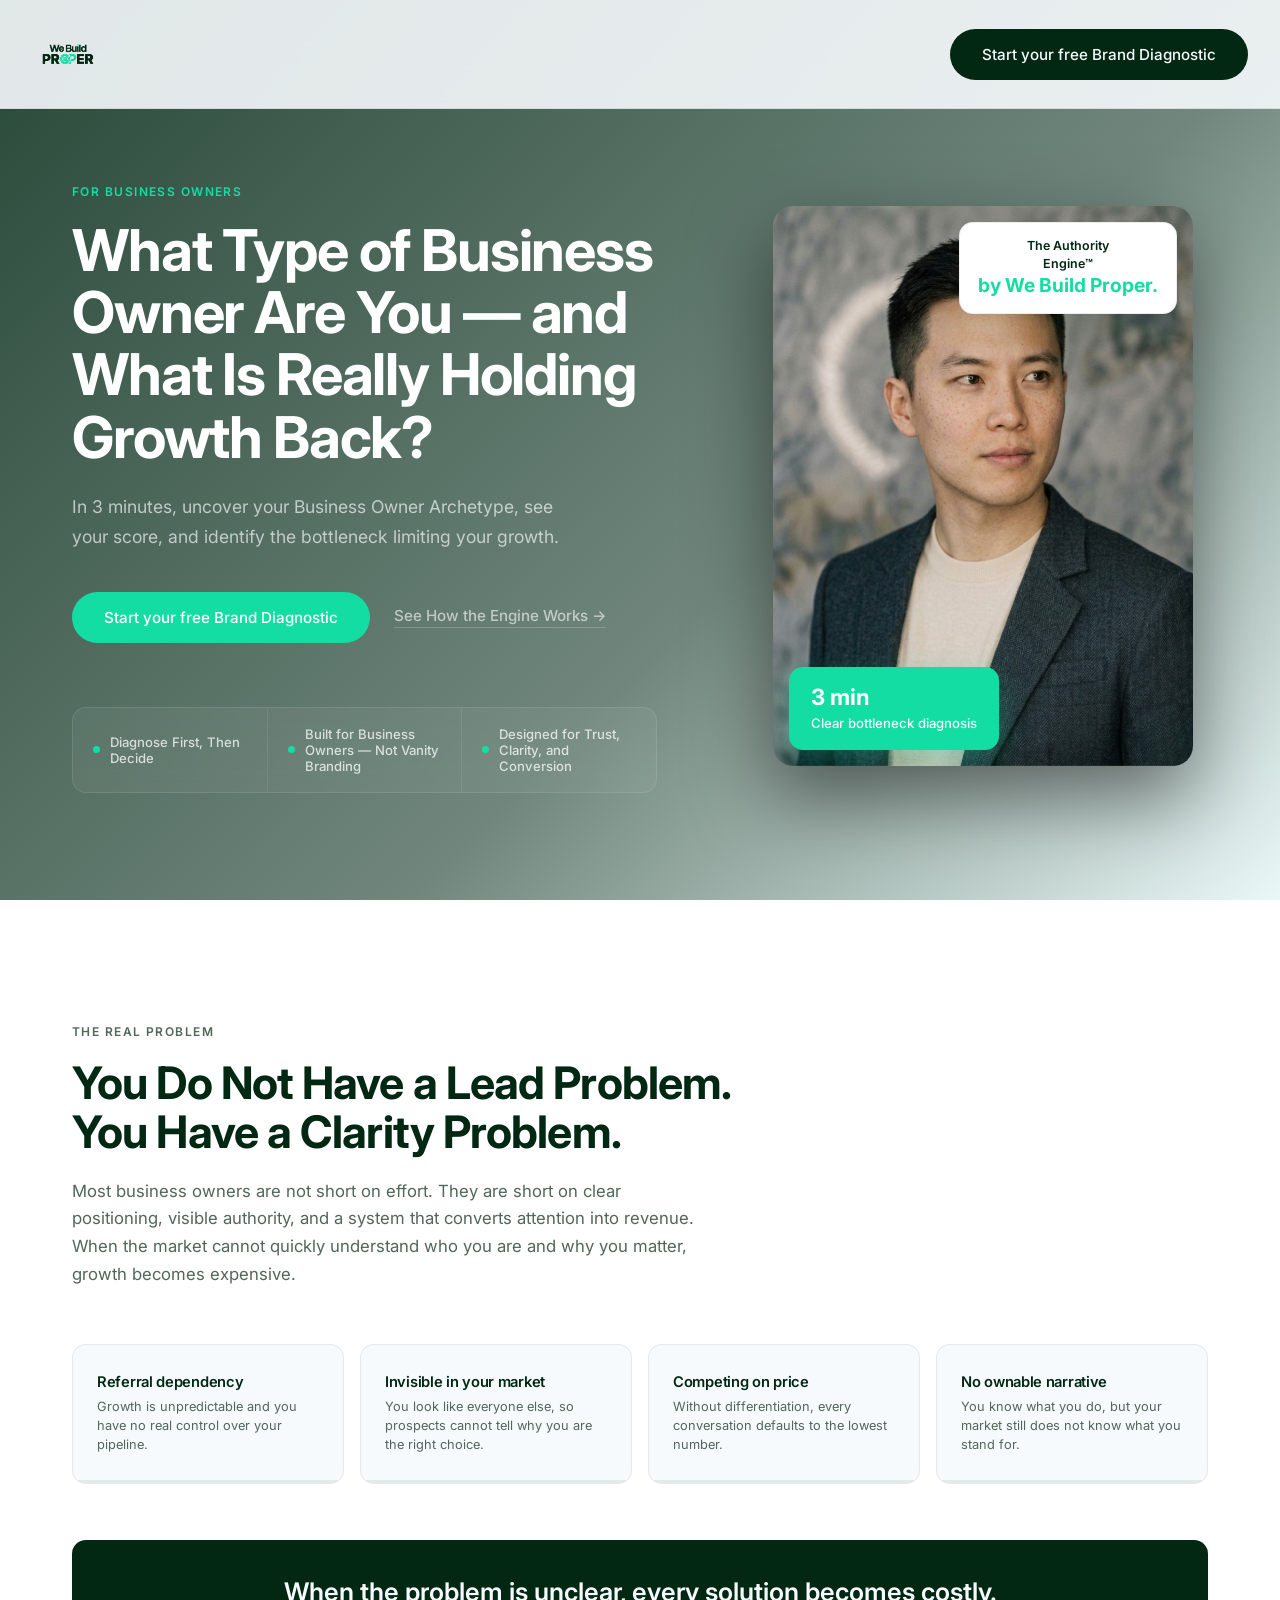
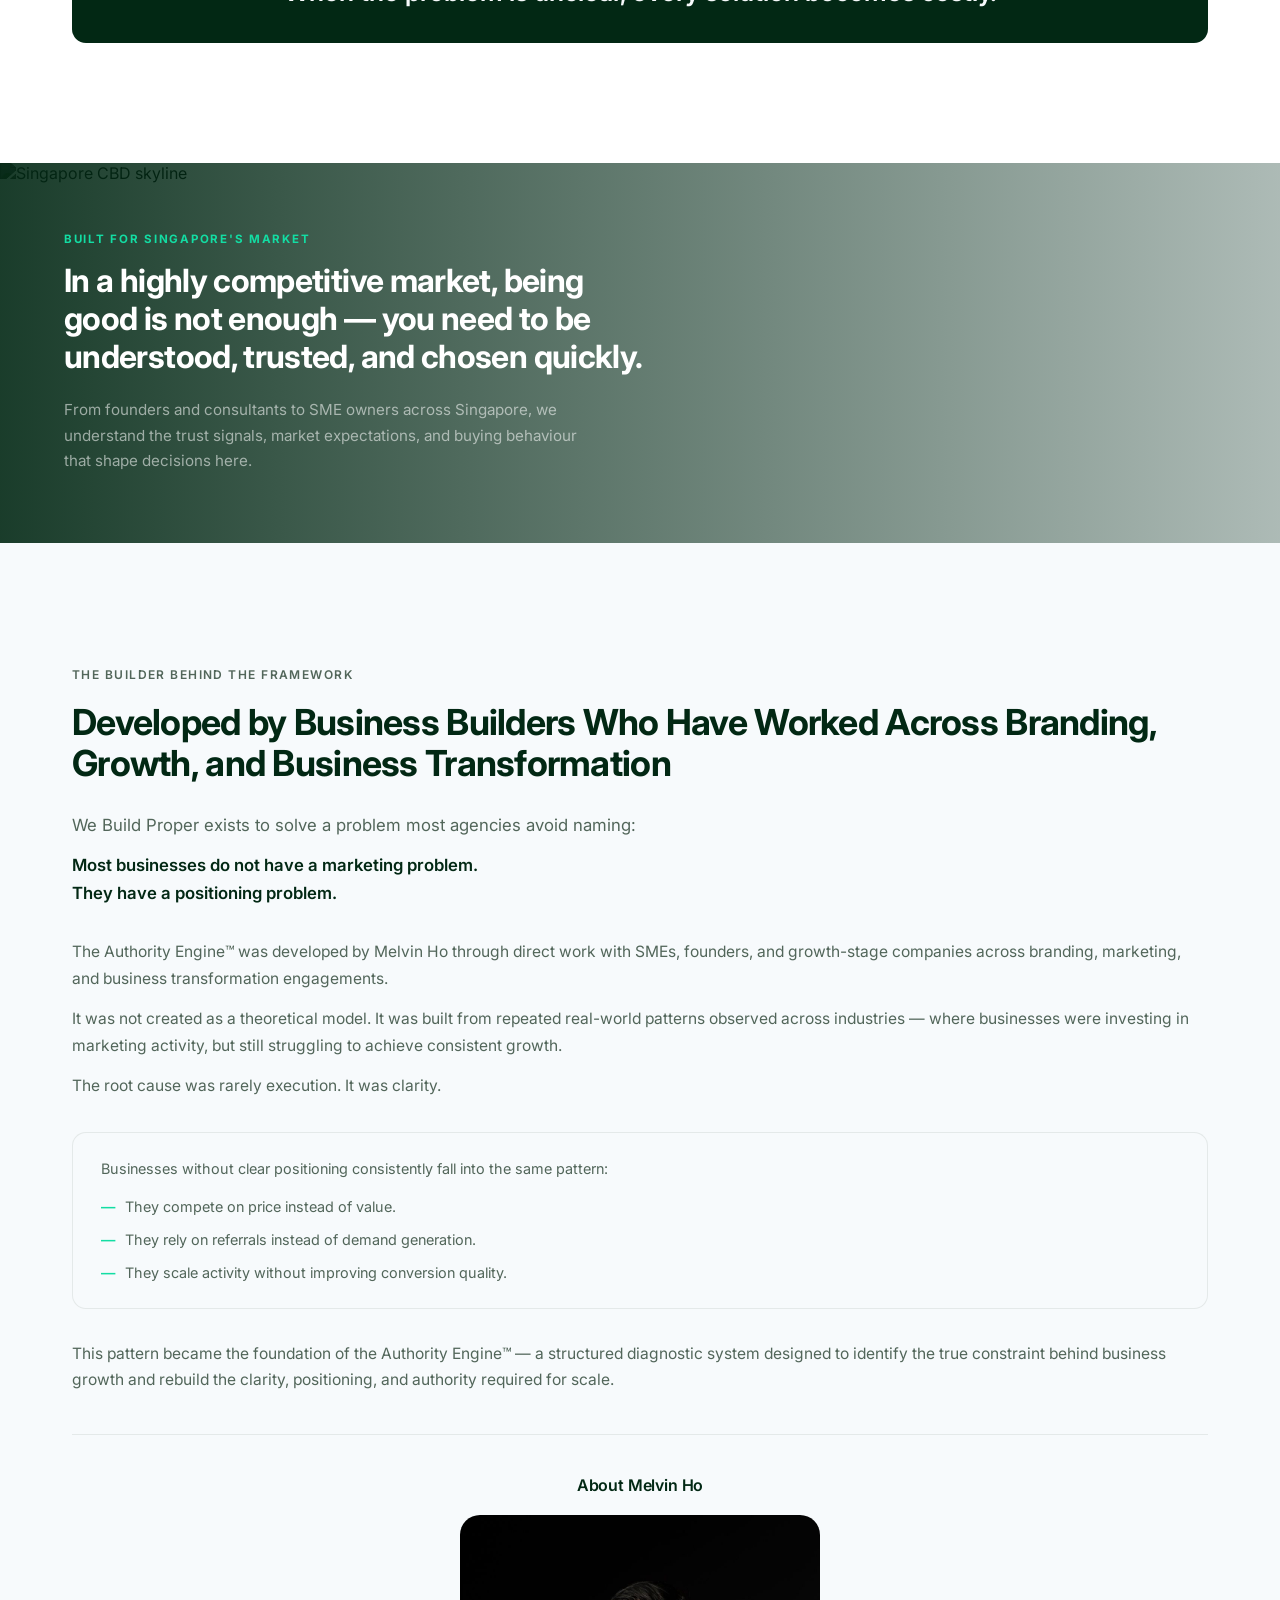
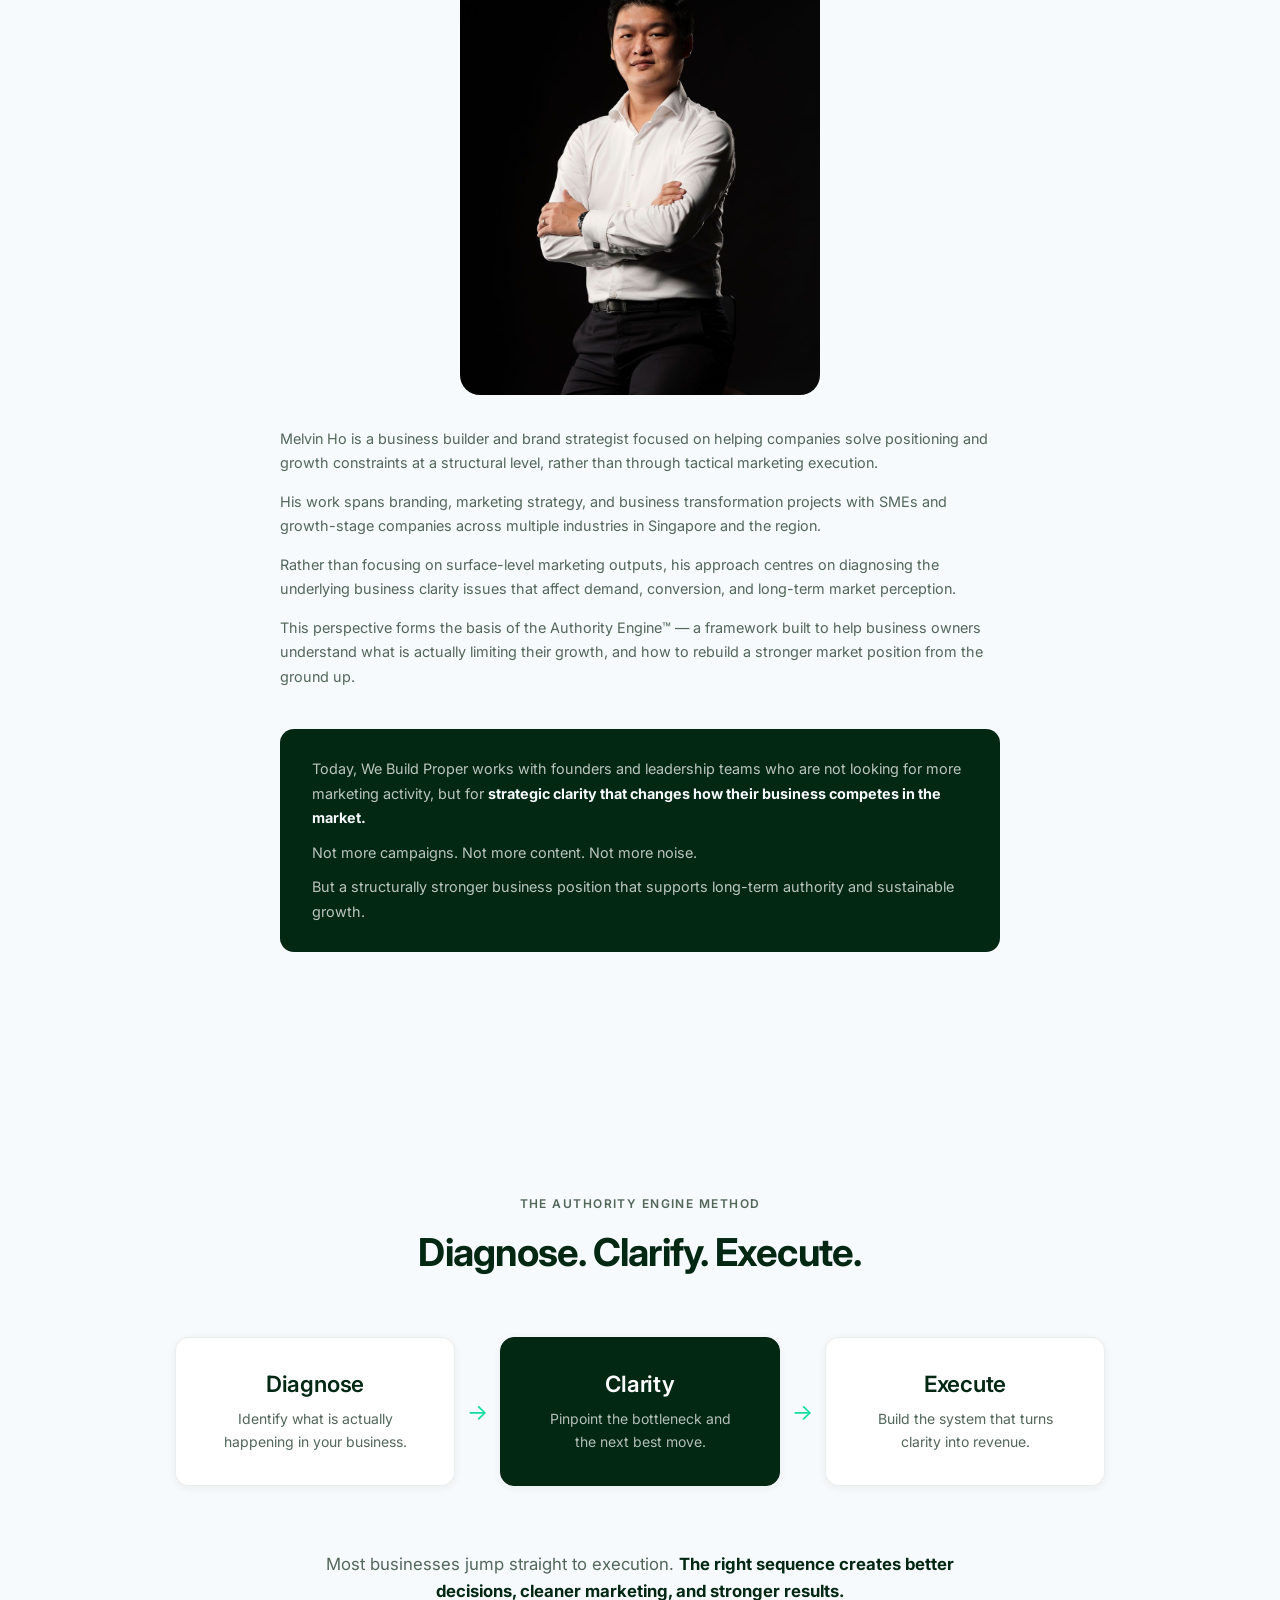
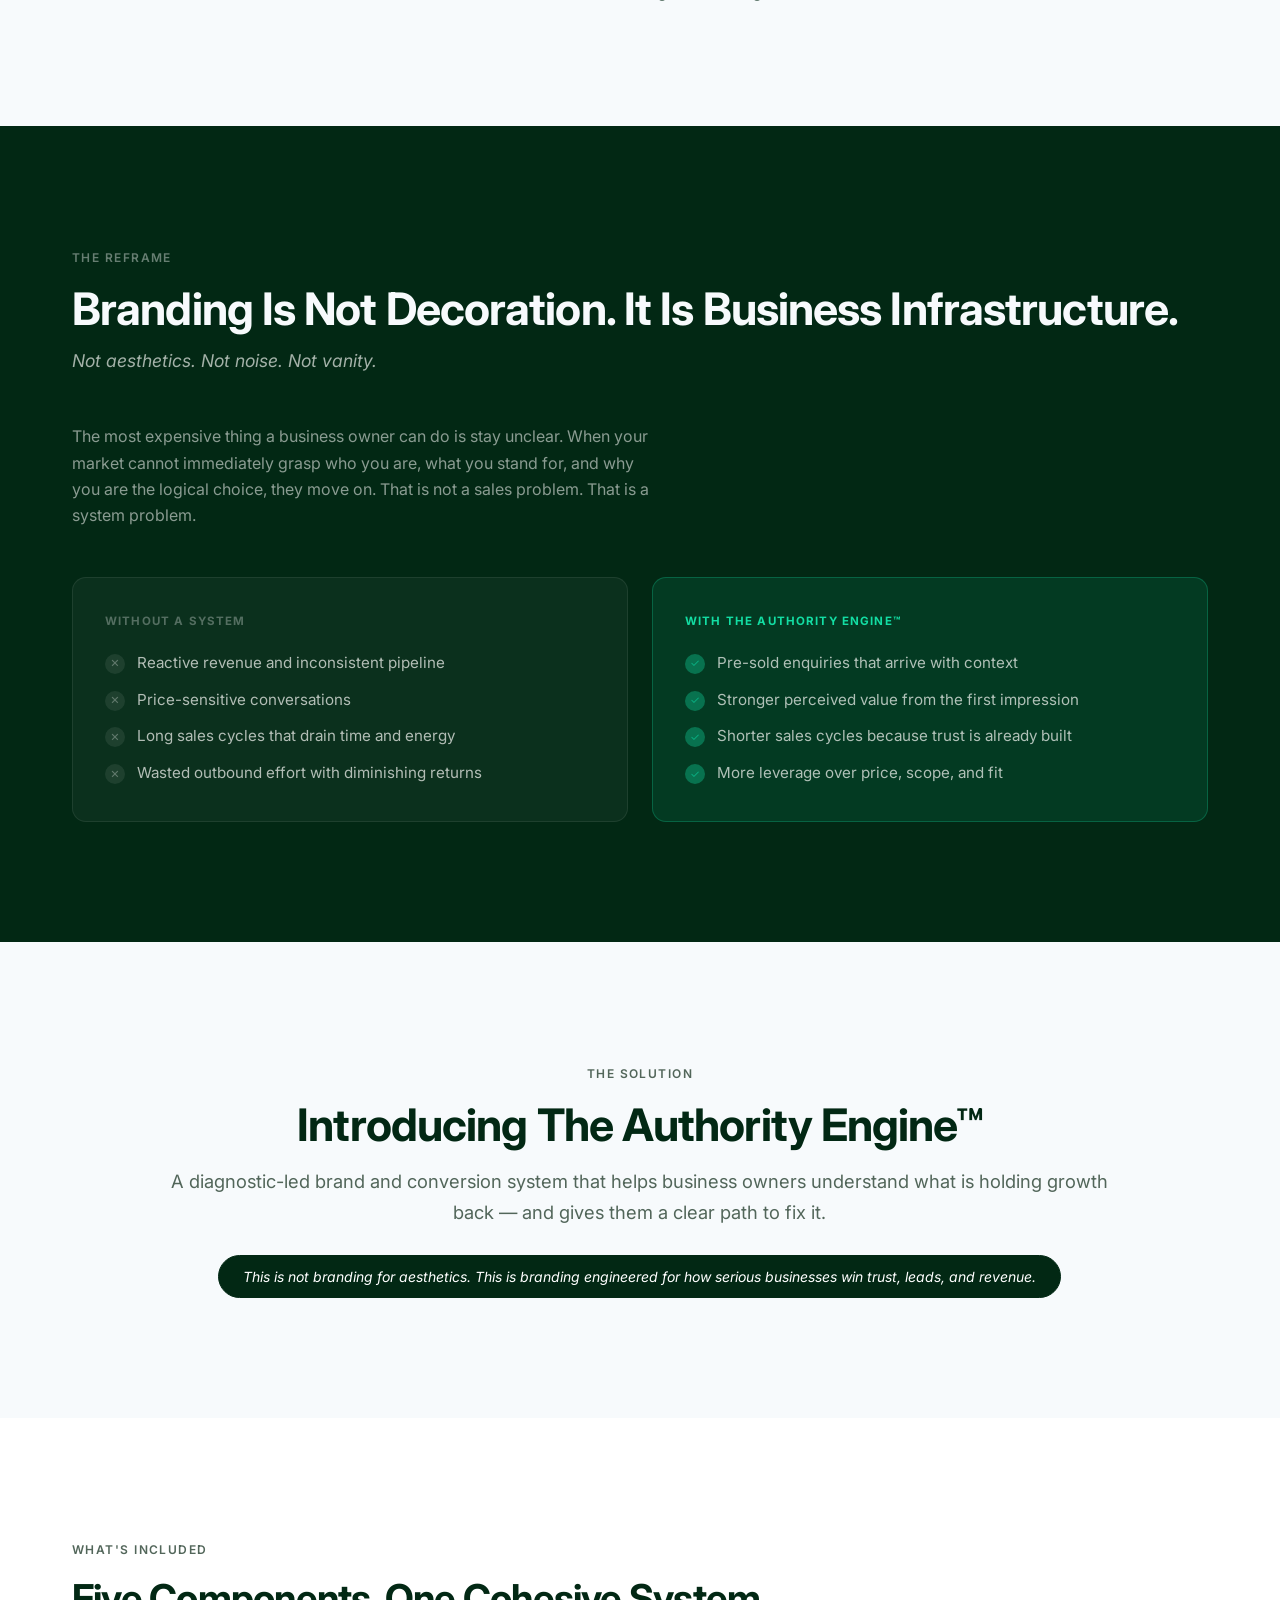
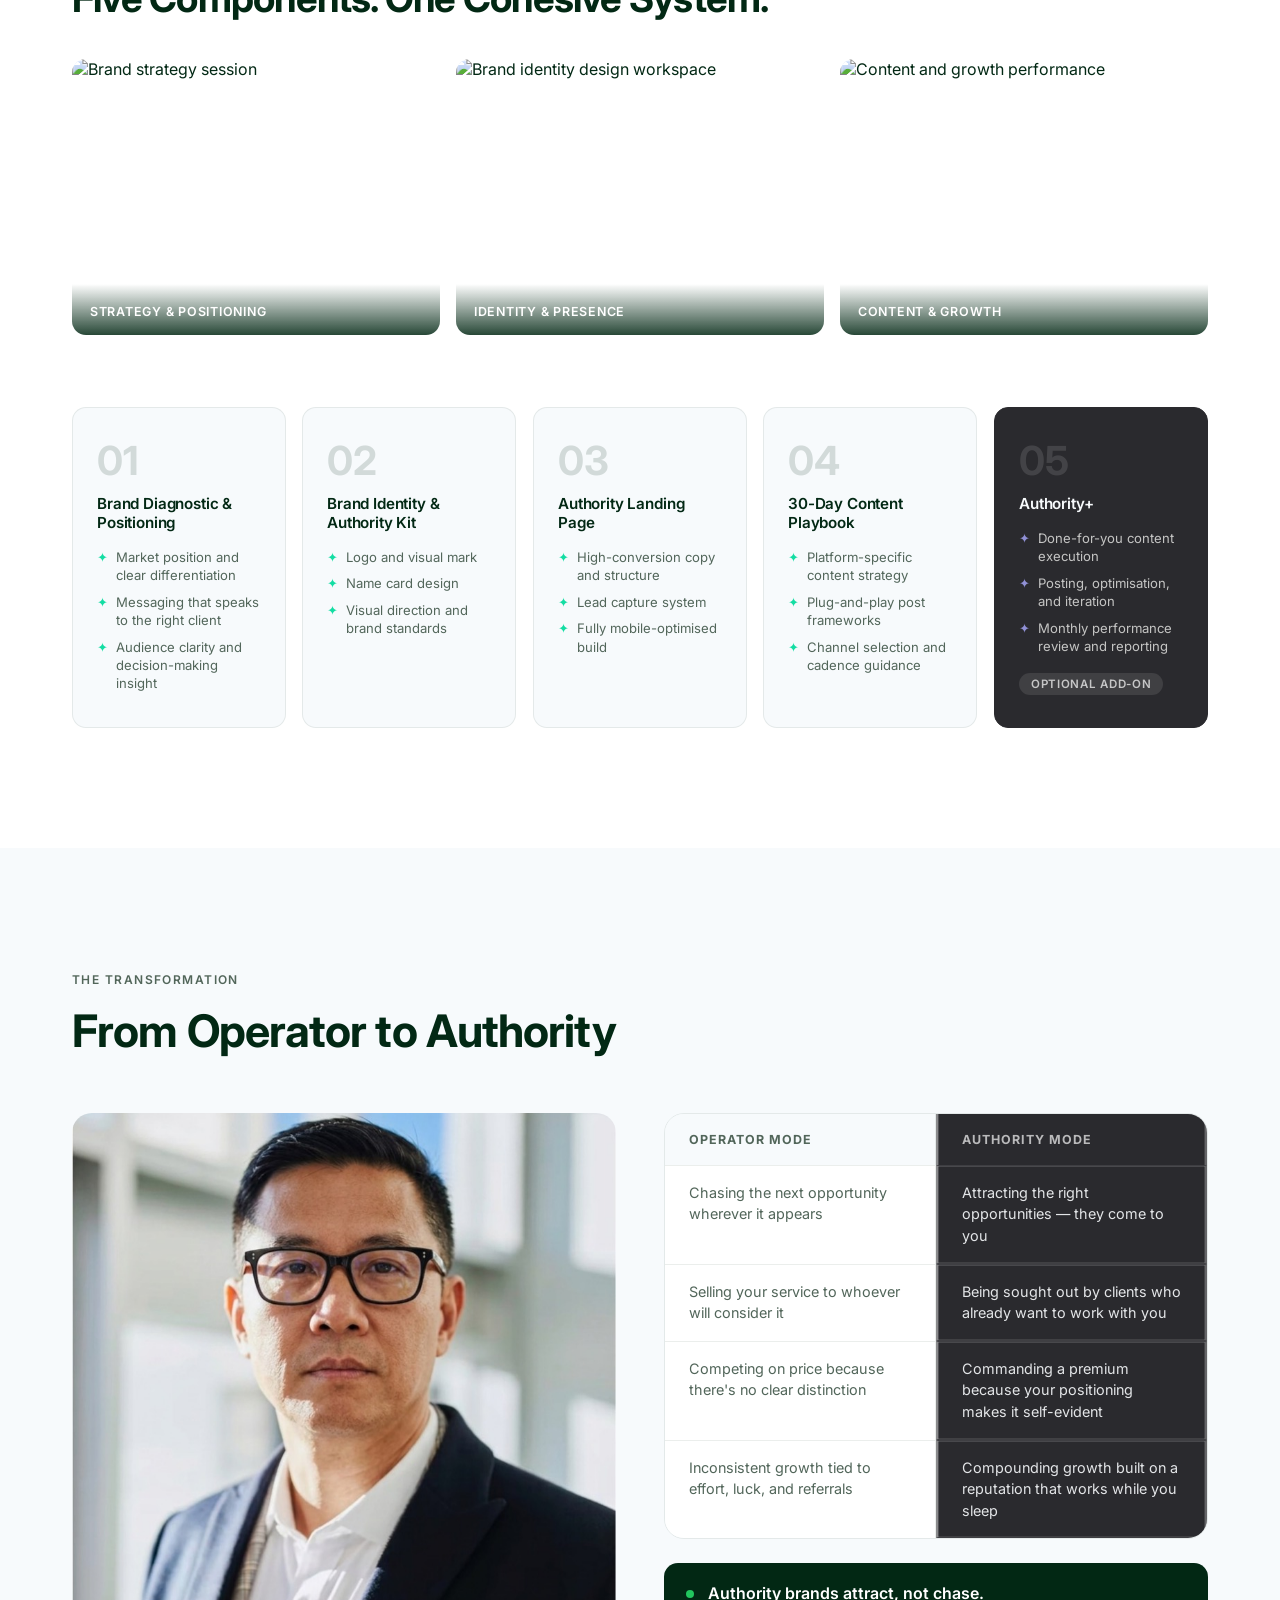
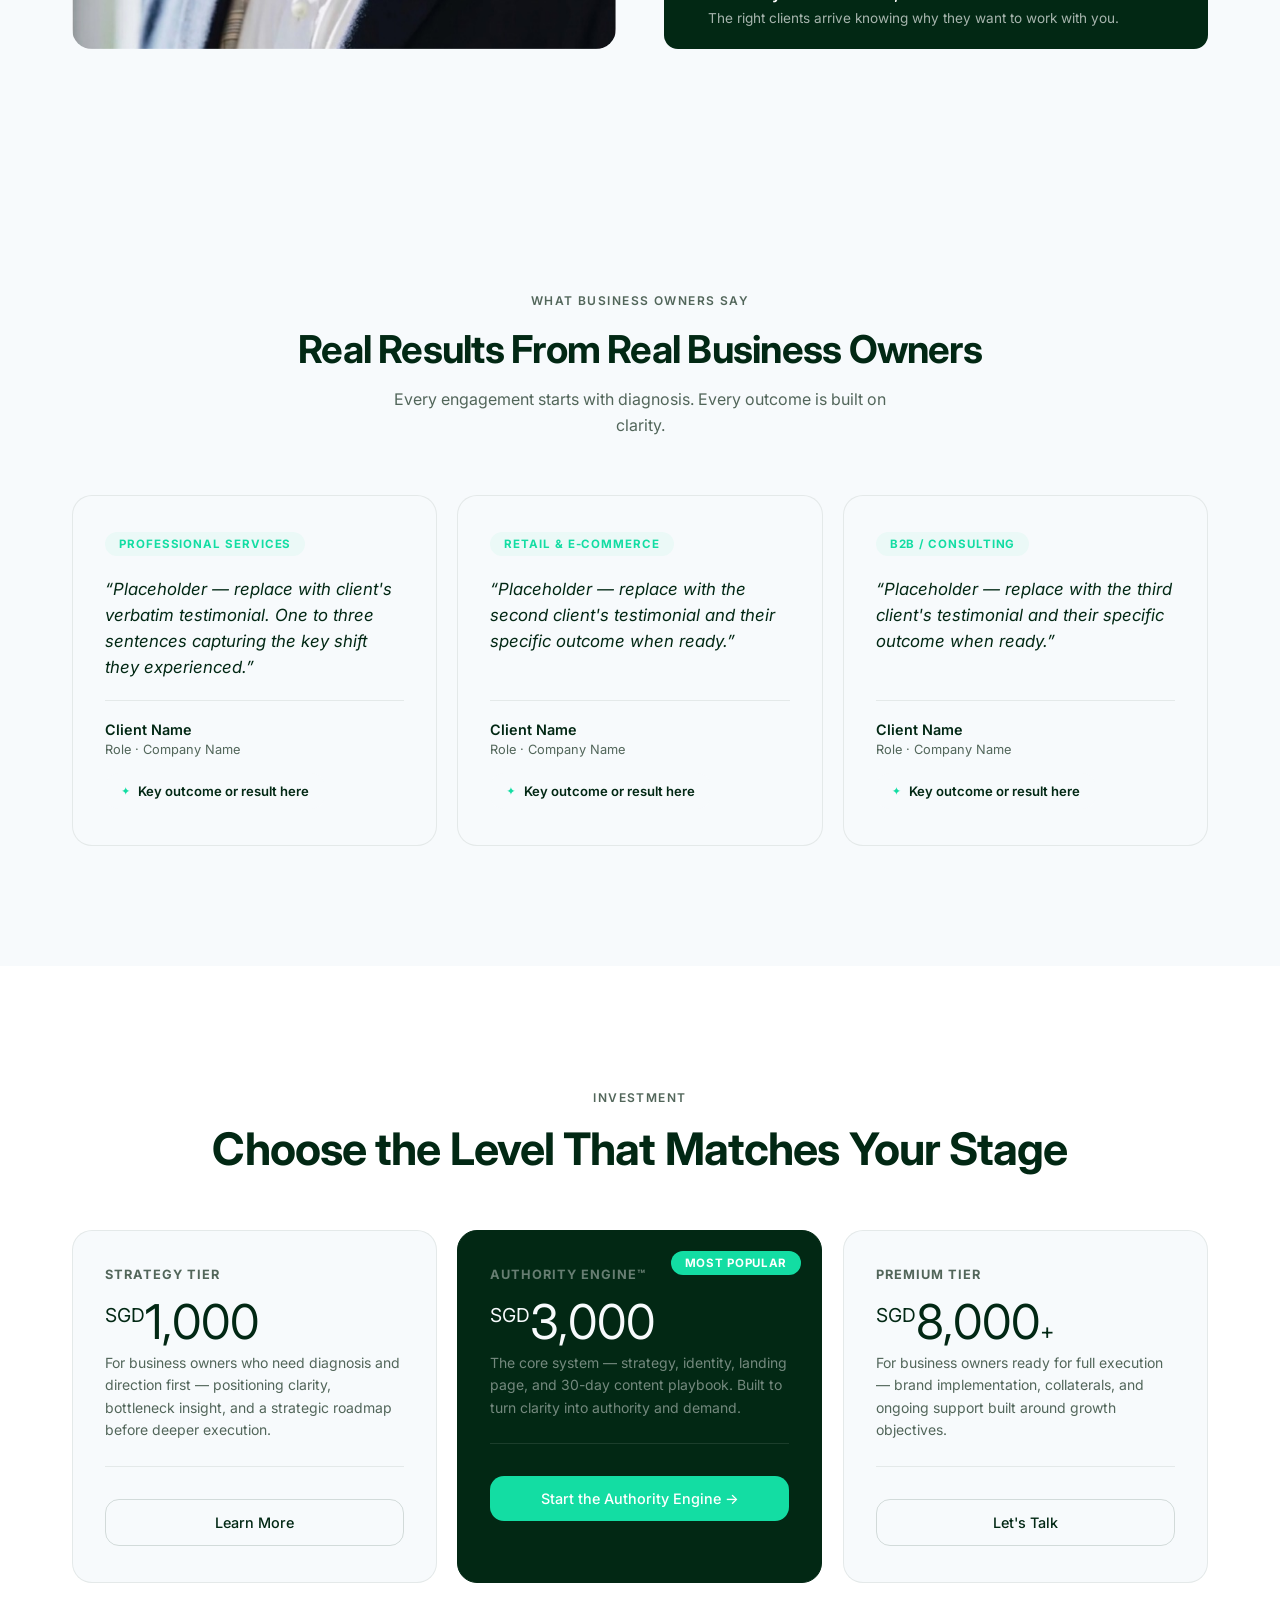
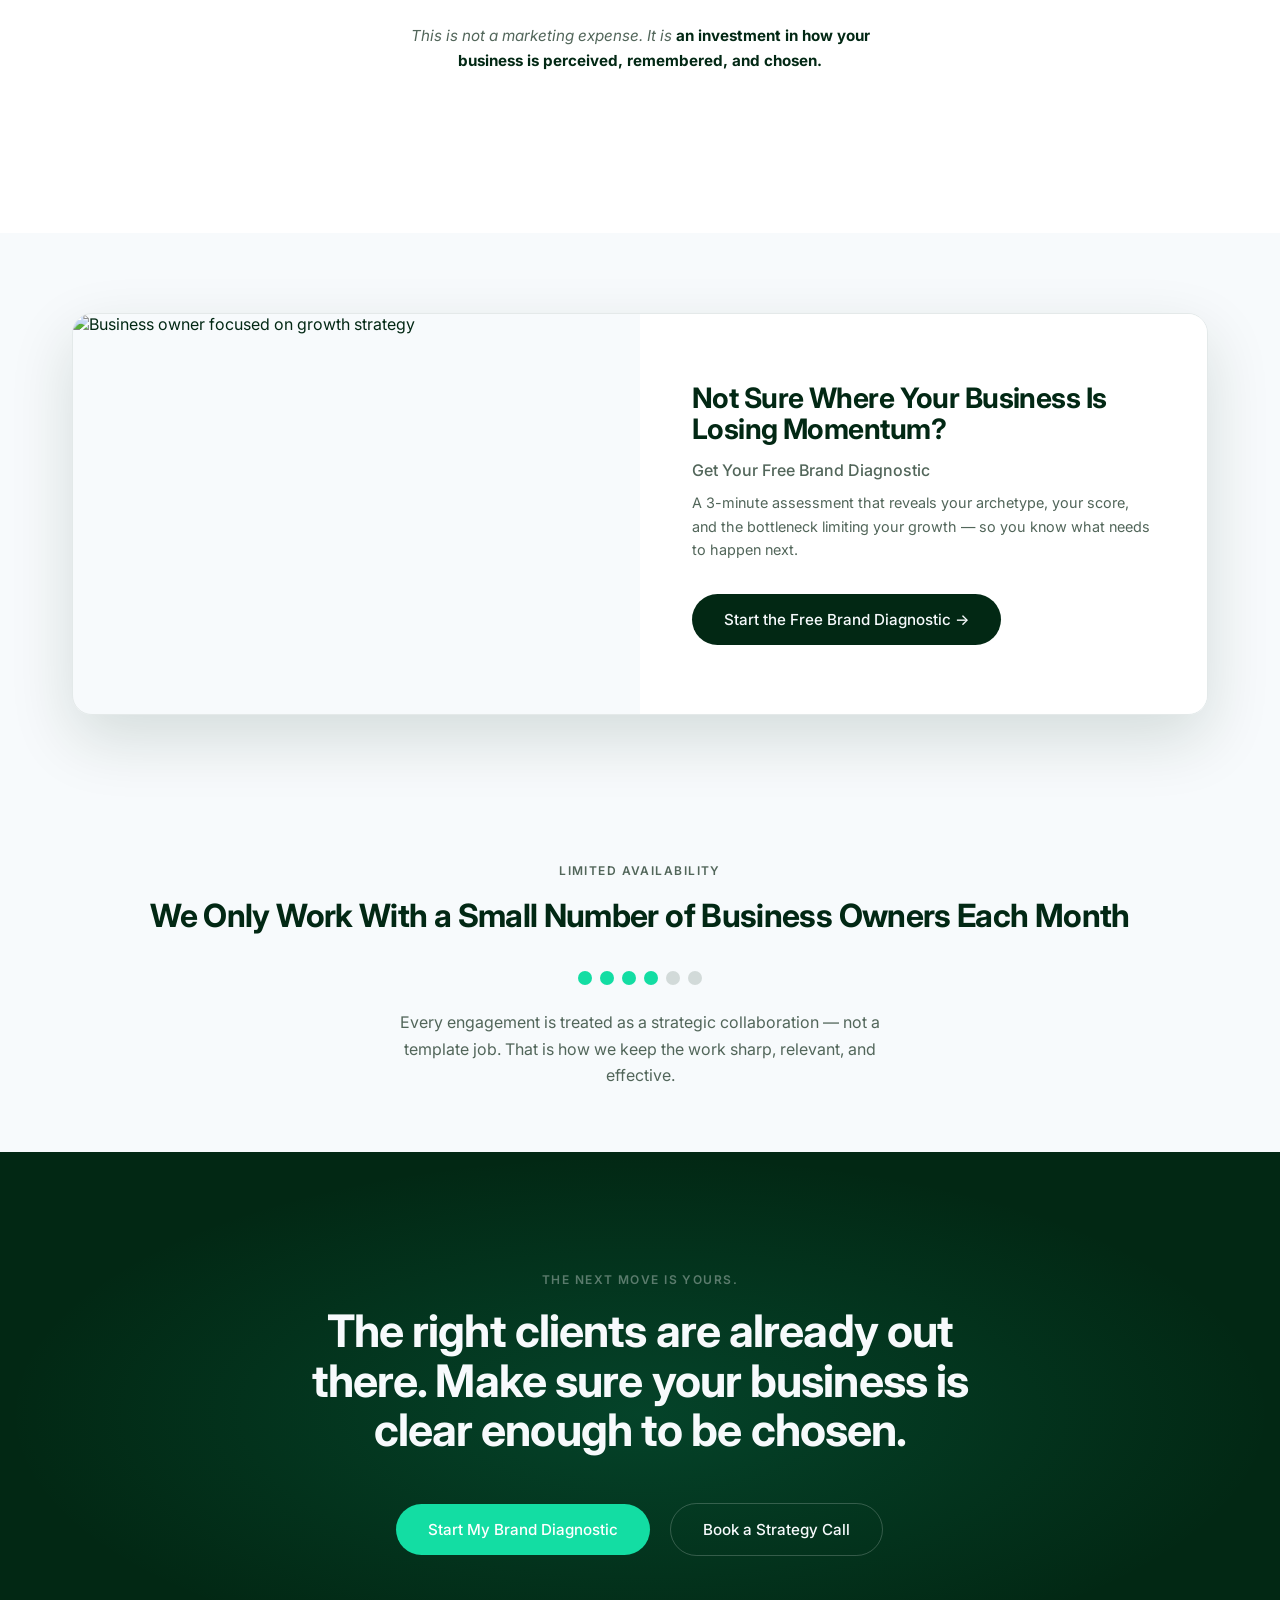
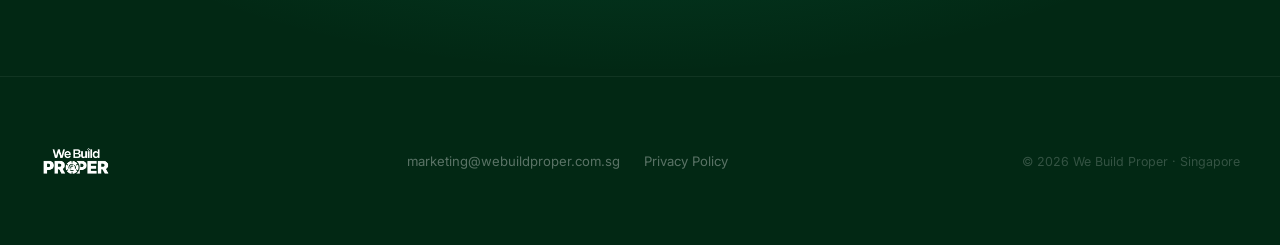
==== index.html @ a55bc9e1 "Initial commit: Authority Engine Experiment (isolated repo)" ====
<!DOCTYPE html>
<html lang="en">
<head>
<meta charset="UTF-8">
<meta name="viewport" content="width=device-width, initial-scale=1.0">
<title>The Authority Engine™ — Diagnostic Brand System for Business Owners</title>
<link rel="preconnect" href="https://fonts.googleapis.com">
<link rel="preconnect" href="https://fonts.gstatic.com" crossorigin>
<style>
  :root {
    --ink: #0f0f10;
    --ink-light: #3a3a42;
    --ink-muted: #8a8a96;
    --accent: #13dda3;
    --cream: #fafaf7;
    --white: #ffffff;
    --surface: #f4f4f0;
    --border: rgba(2,40,20,0.08);
    --border-strong: rgba(2,40,20,0.15);
    --shadow-sm: 0 2px 8px rgba(2,40,20,0.06);
    --shadow-md: 0 8px 32px rgba(2,40,20,0.10);
    --shadow-lg: 0 24px 64px rgba(2,40,20,0.14);
    --radius: 14px;
    --radius-lg: 20px;
  }

  *, *::before, *::after { box-sizing: border-box; margin: 0; padding: 0; }
  html { scroll-behavior: smooth; font-size: 16px; }
  body { font-family: 'Inter', system-ui, sans-serif; background: var(--cream); color: var(--ink); -webkit-font-smoothing: antialiased; overflow-x: hidden; }

  h1, h2 { font-family: 'Inter', system-ui, sans-serif; font-weight: 400; line-height: 1.1; letter-spacing: -0.02em; }
  h3 { font-family: 'Inter', system-ui, sans-serif; font-weight: 600; letter-spacing: -0.01em; }
  p { line-height: 1.65; color: var(--ink-light); }

  .container { max-width: 1200px; margin: 0 auto; padding: 0 32px; }
  .grid-12 { display: grid; grid-template-columns: repeat(12, 1fr); gap: 24px; }
  section { padding: 120px 0; }

  .fade-up { opacity: 0; transform: translateY(28px); transition: opacity 0.7s cubic-bezier(.22,1,.36,1), transform 0.7s cubic-bezier(.22,1,.36,1); }
  .fade-up.visible { opacity: 1; transform: none; }
  .delay-1 { transition-delay: 0.1s; } .delay-2 { transition-delay: 0.2s; }
  .delay-3 { transition-delay: 0.3s; } .delay-4 { transition-delay: 0.4s; }
  .delay-5 { transition-delay: 0.5s; }

  /* NAV */
  nav {
    position: fixed; top: 0; left: 0; right: 0; z-index: 100;
    padding: 18px 32px; display: flex; align-items: center; justify-content: space-between;
    background: rgba(247,250,252,0.90); backdrop-filter: blur(20px);
    border-bottom: 1px solid var(--border); transition: box-shadow 0.3s;
  }
  nav.scrolled { box-shadow: var(--shadow-sm); }
  .nav-logo { text-decoration: none; display: flex; flex-direction: column; gap: 1px; line-height: 1; }
  .nav-logo-top { font-family: 'Inter', system-ui, sans-serif; font-size: 1.2rem; font-weight: 600; letter-spacing: 0.18em; text-transform: uppercase; color: var(--ink-muted); }
  .nav-logo-main { font-family: 'Inter', system-ui, sans-serif; font-size: 2.3rem; color: var(--ink); letter-spacing: -0.02em; }
  .nav-logo-main span { color: var(--accent); font-style: italic; }
  .nav-cta { background: var(--ink); color: var(--cream); border: none; padding: 10px 22px; border-radius: 40px; font-family: 'Inter', system-ui, sans-serif; font-size: 0.875rem; font-weight: 500; cursor: pointer; text-decoration: none; transition: transform 0.2s, box-shadow 0.2s, background 0.2s; }
  .nav-cta:hover { transform: scale(1.03); box-shadow: 0 6px 20px rgba(2,40,20,0.2); background: var(--accent); }

  .btn { display: inline-flex; align-items: center; gap: 8px; padding: 16px 32px; border-radius: 40px; font-family: 'Inter', system-ui, sans-serif; font-size: 0.95rem; font-weight: 500; cursor: pointer; text-decoration: none; border: none; transition: transform 0.2s cubic-bezier(.22,1,.36,1), box-shadow 0.2s; }
  .btn-primary { background: var(--accent); color: white; }
  .btn-primary:hover { transform: scale(1.03) translateY(-1px); box-shadow: 0 12px 32px rgba(19,221,163,0.20); }
  .btn-dark { background: var(--ink); color: var(--cream); }
  .btn-dark:hover { transform: scale(1.03) translateY(-1px); box-shadow: 0 12px 32px rgba(2,40,20,0.25); }
  .btn-outline { background: transparent; color: var(--ink); border: 1.5px solid var(--border-strong); }
  .btn-outline:hover { transform: scale(1.03); border-color: var(--ink); }
  .link-secondary { color: var(--ink); text-decoration: none; font-weight: 500; font-size: 0.95rem; display: inline-flex; align-items: center; gap: 6px; border-bottom: 1px solid transparent; transition: border-color 0.2s; padding-bottom: 2px; }
  .link-secondary:hover { border-color: var(--ink); }

  .eyebrow { display: inline-block; font-size: 0.75rem; font-weight: 600; letter-spacing: 0.12em; text-transform: uppercase; color: var(--accent); margin-bottom: 20px; }
  .eyebrow-dark { color: var(--ink-muted); }
  #founder .eyebrow, #framework .eyebrow, #offer-intro .eyebrow, #transformation .eyebrow, #proof .eyebrow, #pricing .eyebrow { color: var(--ink-muted); }

  /* ─── HERO ─── */
  #hero {
    padding-top: 0; padding-bottom: 0;
    min-height: 100vh; display: flex; align-items: stretch;
    position: relative; overflow: hidden;
  }
  .hero-bg {
    position: absolute; inset: 0;
    background-image: url('https://images.unsplash.com/photo-1486406146926-c627a92ad1ab?w=1800&q=80&auto=format&fit=crop');
    background-size: cover; background-position: center 40%;
    filter: brightness(0.22) saturate(0.5);
  }
  .hero-bg-overlay {
    position: absolute; inset: 0;
    background: linear-gradient(135deg, rgba(2,40,20,0.85) 0%, rgba(2,40,20,0.55) 60%, rgba(19,221,163,0.06) 100%);
  }
  .hero-inner {
    grid-column: 1 / -1;
    display: grid; grid-template-columns: 6fr 5fr; gap: 64px; align-items: center;
    position: relative; z-index: 2;
    padding: 180px 0 100px;
  }
  .hero-h1 { font-size: clamp(2.8rem, 4.5vw, 4rem); color: white; margin-bottom: 24px; line-height: 1.08; }
  .hero-h1 em { font-style: italic; color: var(--accent); }
  .hero-sub { font-size: 1.1rem; max-width: 500px; margin-bottom: 40px; color: rgba(255,255,255,0.65); line-height: 1.7; }
  .hero-actions { display: flex; align-items: center; gap: 24px; flex-wrap: wrap; }
  .hero-link-alt { color: rgba(255,255,255,0.6); text-decoration: none; font-weight: 500; font-size: 0.95rem; display: inline-flex; align-items: center; gap: 6px; border-bottom: 1px solid rgba(255,255,255,0.2); transition: border-color 0.2s, color 0.2s; padding-bottom: 2px; }
  .hero-link-alt:hover { color: white; border-color: rgba(255,255,255,0.5); }

  .credibility-strip {
    display: flex; gap: 0; margin-top: 64px;
    border: 1px solid rgba(255,255,255,0.1); border-radius: var(--radius); overflow: hidden;
    background: rgba(255,255,255,0.05); backdrop-filter: blur(12px);
  }
  .cred-item { flex: 1; padding: 18px 20px; display: flex; align-items: center; gap: 10px; border-right: 1px solid rgba(255,255,255,0.08); font-size: 0.82rem; font-weight: 500; color: rgba(255,255,255,0.75); }
  .cred-item:last-child { border-right: none; }
  .cred-dot { width: 7px; height: 7px; border-radius: 50%; background: var(--accent); flex-shrink: 0; }

  /* Hero right: portrait card */
  .hero-portrait-wrap {
    position: relative; overflow: hidden; border-radius: 20px;
    aspect-ratio: 3/4; width: 100%; max-width: 420px; max-height: 560px;
    box-shadow: 0 32px 80px rgba(0,0,0,0.5);
  }
  .hero-slide {
    position: absolute; inset: 0;
    width: 100%; height: 100%;
    object-fit: cover; object-position: center 20%;
    display: block;
    opacity: 0;
    transition: opacity 1.4s cubic-bezier(0.4, 0, 0.2, 1);
    will-change: opacity;
  }
  .hero-slide.active {
    opacity: 1;
  }
  .hero-portrait-badge {
    position: absolute; bottom: 16px; left: 16px;
    background: var(--accent); color: white;
    border-radius: var(--radius); padding: 18px 22px;
    box-shadow: 0 12px 32px rgba(19,221,163,0.30);
    font-size: 0.82rem; line-height: 1.4; font-weight: 500;
  }
  .hero-portrait-badge strong { display: block; font-size: 1.4rem; font-family: 'Inter', system-ui, sans-serif; font-weight: 400; line-height: 1.1; margin-bottom: 4px; }
  .floating-badge-top {
    position: absolute; top: 16px; right: 16px;
    background: white; color: var(--ink);
    border-radius: var(--radius); padding: 14px 18px;
    box-shadow: var(--shadow-lg);
    font-size: 0.78rem; line-height: 1.4; font-weight: 600; text-align: center;
    border: 1px solid var(--border);
  }
  .floating-badge-top span { display: block; color: var(--accent); font-size: 1.2rem; font-family: 'Inter', system-ui, sans-serif; font-weight: 400; }

  /* ─── PROBLEM ─── */
  #problem { background: var(--white); }
  .problem-inner { grid-column: 1 / -1; }
  .problem-h2 { font-size: clamp(2rem, 3.5vw, 3rem); max-width: 740px; margin-bottom: 20px; }
  .problem-body { font-size: 1.05rem; max-width: 640px; margin-bottom: 56px; }
  .problem-cards { display: grid; grid-template-columns: repeat(4, 1fr); gap: 16px; margin-bottom: 56px; }
  .prob-card { background: var(--surface); border: 1px solid var(--border); border-radius: var(--radius); padding: 28px 24px; position: relative; overflow: hidden; }
  .prob-card::after { content: ''; position: absolute; bottom: 0; left: 0; right: 0; height: 3px; background: var(--border); transition: background 0.3s; }
  .prob-card:hover::after { background: var(--accent); }
  .prob-card h4 { font-size: 0.92rem; font-weight: 600; color: var(--ink); margin-bottom: 6px; }
  .prob-card p { font-size: 0.8rem; color: var(--ink-muted); line-height: 1.5; }
  .bold-statement { background: var(--ink); color: var(--cream); border-radius: var(--radius); padding: 36px 40px; font-family: 'Inter', system-ui, sans-serif; font-size: clamp(1.3rem, 2vw, 1.7rem); text-align: center; font-weight: 400; }

  /* ─── SINGAPORE CONTEXT BAND ─── */
  #sg-band {
    padding: 0; height: 380px; overflow: hidden; position: relative;
  }
  .sg-band-img {
    width: 100%; height: 100%;
    object-fit: cover; object-position: center 60%;
    filter: brightness(0.35) saturate(0.6);
  }
  .sg-band-overlay {
    position: absolute; inset: 0;
    background: linear-gradient(90deg, rgba(2,40,20,0.9) 0%, rgba(2,40,20,0.3) 100%);
    display: flex; align-items: center;
  }
  .sg-band-content { padding: 0 64px; max-width: 720px; }
  .sg-band-eyebrow { font-size: 0.72rem; font-weight: 700; letter-spacing: 0.15em; text-transform: uppercase; color: var(--ink-muted); margin-bottom: 16px; }
  .sg-band-headline { font-family: 'Inter', system-ui, sans-serif; font-size: clamp(1.6rem, 2.5vw, 2.2rem); color: white; line-height: 1.2; margin-bottom: 20px; letter-spacing: -0.02em; }
  .sg-band-body { font-size: 0.95rem; color: rgba(255,255,255,0.55); line-height: 1.7; max-width: 520px; }

  /* ─── FRAMEWORK ─── */
  #framework { background: var(--cream); }
  .framework-inner { grid-column: 1 / -1; text-align: center; }
  .framework-h2 { font-size: clamp(1.8rem, 3vw, 2.8rem); margin-bottom: 64px; }
  .trust-chain { display: flex; align-items: center; justify-content: center; gap: 0; margin-bottom: 64px; }
  .chain-node { background: white; border: 1px solid var(--border); border-radius: var(--radius); padding: 32px 40px; text-align: center; flex: 1; max-width: 280px; box-shadow: var(--shadow-sm); transition: transform 0.3s, box-shadow 0.3s; }
  .chain-node:hover { transform: translateY(-4px); box-shadow: var(--shadow-md); }
  .chain-node.accent-node { background: var(--ink); color: white; border-color: var(--ink); }
  .chain-node.accent-node p { color: rgba(255,255,255,0.7); }
  .chain-node h3 { font-size: 1.4rem; margin-bottom: 10px; }
  .chain-node.accent-node h3 { color: white; }
  .chain-node p { font-size: 0.875rem; }
  .chain-arrow { font-size: 1.4rem; color: var(--accent); padding: 0 12px; flex-shrink: 0; }
  .framework-close { max-width: 640px; margin: 0 auto; font-size: 1.05rem; color: var(--ink-light); }
  .framework-close strong { color: var(--ink); }

  /* ─── SHIFT ─── */
  #shift { background: var(--ink); color: var(--cream); }
  #shift p { color: rgba(250,250,247,0.65); }
  #shift .eyebrow { color: rgba(255,255,255,0.4); }
  .shift-inner { grid-column: 1 / -1; }
  .shift-h2 { font-size: clamp(2rem, 3.5vw, 3rem); color: var(--cream); margin-bottom: 12px; }
  .shift-sub { font-size: 1.1rem; color: rgba(247,250,252,0.5); margin-bottom: 48px; font-style: italic; font-family: 'Inter', system-ui, sans-serif; }
  .shift-cols { display: grid; grid-template-columns: 1fr 1fr; gap: 24px; }
  .shift-col { border-radius: var(--radius); padding: 36px 32px; transition: transform 0.25s cubic-bezier(.22,1,.36,1), box-shadow 0.25s, border-color 0.25s, background 0.25s; }
  .shift-col.without { background: rgba(255,255,255,0.04); border: 1px solid rgba(255,255,255,0.08); }
  .shift-col.with { background: rgba(19,221,163,0.10); border: 1px solid rgba(19,221,163,0.18); }
  .shift-col:hover { transform: translateY(-4px); box-shadow: 0 18px 50px rgba(0,0,0,0.18); }
  .shift-col.without:hover { border-color: rgba(255,255,255,0.16); }
  .shift-col.with:hover { border-color: rgba(19,221,163,0.45); box-shadow: 0 18px 50px rgba(19,221,163,0.13); }
  .shift-col-label { font-size: 0.72rem; font-weight: 700; letter-spacing: 0.1em; text-transform: uppercase; margin-bottom: 24px; }
  .shift-col.without .shift-col-label { color: rgba(255,255,255,0.3); }
  .shift-col.with .shift-col-label { color: var(--ink-muted); }
  .shift-list { list-style: none; display: flex; flex-direction: column; gap: 14px; }
  .shift-list li { display: flex; align-items: flex-start; gap: 12px; font-size: 0.95rem; color: rgba(250,250,247,0.7); line-height: 1.5; }
  .shift-list li .marker { width: 20px; height: 20px; border-radius: 50%; flex-shrink: 0; display: flex; align-items: center; justify-content: center; font-size: 0.7rem; margin-top: 2px; }
  .without .marker { background: rgba(255,255,255,0.08); color: rgba(255,255,255,0.3); }
  .with .marker { background: rgba(19,221,163,0.28); color: #0aad81; }

  /* ─── OFFER INTRO ─── */
  #offer-intro { background: var(--cream); }
  .offer-intro-inner { grid-column: 2 / 12; text-align: center; }
  .offer-intro-h2 { font-size: clamp(2rem, 3.5vw, 3.2rem); margin-bottom: 16px; }
  .offer-intro-sub { font-size: 1.15rem; color: var(--ink-light); margin-bottom: 28px; }
  .offer-reframe { display: inline-block; background: var(--ink); border: 1px solid var(--ink); border-radius: 40px; padding: 12px 24px; font-size: 0.875rem; color: white; font-style: italic; }

  /* ─── DELIVERABLES ─── */
  #deliverables { background: var(--white); padding-top: 0; }
  .deliverables-header { grid-column: 1 / -1; margin-bottom: 16px; }
  .deliverables-header h2 { font-size: clamp(1.8rem, 3vw, 2.6rem); }

  .process-image-strip {
    grid-column: 1 / -1;
    display: grid; grid-template-columns: 1fr 1fr 1fr; gap: 16px;
    margin-bottom: 48px;
  }
  .process-img-card {
    border-radius: var(--radius); overflow: hidden; position: relative; aspect-ratio: 4/3;
  }
  .process-img-card img { width: 100%; height: 100%; object-fit: cover; transition: transform 0.4s cubic-bezier(.22,1,.36,1); }
  .process-img-card:hover img { transform: scale(1.04); }
  .process-img-label {
    position: absolute; bottom: 0; left: 0; right: 0;
    padding: 20px 18px 16px;
    background: linear-gradient(to top, rgba(2,40,20,0.85) 0%, transparent 100%);
    font-size: 0.78rem; font-weight: 600; color: white; letter-spacing: 0.06em; text-transform: uppercase;
  }

  .deliv-grid { grid-column: 1 / -1; display: grid; grid-template-columns: repeat(5, 1fr); gap: 16px; }
  .deliv-card { background: var(--surface); border: 1px solid var(--border); border-radius: var(--radius); padding: 32px 24px; transition: transform 0.3s, box-shadow 0.3s; }
  .deliv-card:hover { transform: translateY(-4px); box-shadow: var(--shadow-md); }
  .deliv-card.highlight { background: #2a2a2e; border-color: #2a2a2e; color: var(--cream); display: flex; flex-direction: column; }
  .deliv-card.highlight h3 { color: var(--cream); }
  .deliv-card.highlight .deliv-features { flex: 1; }
  .deliv-card.highlight .deliv-features li { color: rgba(250,250,247,0.75); }
  .deliv-num { font-family: 'Inter', system-ui, sans-serif; font-size: 2.5rem; color: var(--border-strong); line-height: 1; margin-bottom: 12px; min-height: 42px; display: flex; align-items: center; }
  .deliv-card.highlight .deliv-num { color: rgba(255,255,255,0.12); }
  .deliv-card h3 { font-size: 0.95rem; margin-bottom: 16px; color: var(--ink); }
  .deliv-features { list-style: none; display: flex; flex-direction: column; gap: 8px; }
  .deliv-features li { font-size: 0.82rem; color: var(--ink-light); display: flex; align-items: flex-start; gap: 8px; line-height: 1.4; }
  .deliv-features li::before { content: '✦'; color: var(--accent); font-weight: 700; flex-shrink: 0; }
  .deliv-card.highlight .deliv-features li::before { color: rgba(170,170,255,0.8); }
  .optional-tag { display: inline-block; background: rgba(19,221,163,0.10); color: #0aad81; border-radius: 40px; padding: 4px 12px; font-size: 0.72rem; font-weight: 600; letter-spacing: 0.06em; text-transform: uppercase; margin-top: 18px; align-self: flex-start; }
  .deliv-card.highlight .optional-tag { background: rgba(255,255,255,0.10); color: rgba(255,255,255,0.70); }

  /* ─── TRANSFORMATION ─── */
  #transformation { background: var(--cream); }
  .transform-inner { grid-column: 1 / -1; }
  .transform-h2 { font-size: clamp(2rem, 3.5vw, 3rem); margin-bottom: 56px; }

  .transform-layout { display: grid; grid-template-columns: 1fr 1fr; gap: 48px; align-items: stretch; }
  .transform-image-col {
    position: relative; overflow: hidden; border-radius: 20px;
    min-height: 480px;
  }
  .transform-main-img {
    width: 100%; height: 100%;
    object-fit: cover; object-position: center 20%;
    display: block; position: absolute; inset: 0;
  }
  .transform-right-col { display: flex; flex-direction: column; gap: 20px; }
  .transform-right-col .compare-table { flex: 1; }
  .transform-quote {
    margin-top: 4px; padding: 20px 22px;
    background: var(--ink); border-radius: var(--radius);
    display: flex; align-items: flex-start; gap: 14px;
  }
  .transform-quote::before { content: ''; width: 8px; height: 8px; border-radius: 50%; background: #22c55e; flex-shrink: 0; margin-top: 7px; }
  .transform-quote strong { color: white; font-weight: 600; display: block; margin-bottom: 4px; }
  .transform-quote span { font-size: 0.85rem; color: rgba(255,255,255,0.65); line-height: 1.5; }

  .compare-table { width: 100%; border-collapse: separate; border-spacing: 0; border-radius: var(--radius-lg); overflow: hidden; border: 1px solid var(--border); transition: box-shadow 0.28s cubic-bezier(.22,1,.36,1), transform 0.28s cubic-bezier(.22,1,.36,1); }
  .compare-table:hover { box-shadow: 0 0 0 1px rgba(19,221,163,0.06), 0 10px 30px rgba(2,40,20,0.10), 0 0 28px rgba(19,221,163,0.07); }
  .compare-table th, .compare-table td { transition: box-shadow 0.22s cubic-bezier(.22,1,.36,1), background-color 0.22s, color 0.22s, transform 0.22s; position: relative; }
  .compare-table th { padding: 18px 24px; font-size: 0.78rem; font-weight: 700; letter-spacing: 0.08em; text-transform: uppercase; }
  .compare-table th:first-child { background: var(--surface); color: var(--ink-muted); text-align: left; width: 50%; border-right: 1px solid var(--border); }
  .compare-table th:last-child { background: #2a2a2e; color: rgba(255,255,255,0.68); text-align: left; border-left: 2px solid rgba(255,255,255,0.45) !important; border-right: 2px solid rgba(255,255,255,0.28) !important; box-shadow: inset 1px 0 0 rgba(255,255,255,0.18), inset -1px 0 0 rgba(255,255,255,0.12); }
  .compare-table td { padding: 16px 24px; font-size: 0.9rem; vertical-align: top; border-top: 1px solid var(--border); line-height: 1.5; }
  .compare-table td:first-child { background: var(--white); color: var(--ink-muted); border-right: 1px solid var(--border); }
  .compare-table td:last-child { background: #2a2a2e; color: rgba(247,250,252,0.90); border-left: 2px solid rgba(255,255,255,0.45) !important; border-right: 2px solid rgba(255,255,255,0.28) !important; border-top: 1px solid rgba(255,255,255,0.10) !important; border-bottom: 1px solid rgba(255,255,255,0.10) !important; box-shadow: inset 1px 0 0 rgba(255,255,255,0.18), inset -1px 0 0 rgba(255,255,255,0.12), inset 0 1px 0 rgba(255,255,255,0.14), inset 0 -1px 0 rgba(255,255,255,0.10); }
  .compare-table td:last-child:hover, .compare-table th:last-child:hover { transform: translateY(-4px); box-shadow: inset 0 0 0 1px rgba(255,255,255,0.55), inset 0 0 22px rgba(255,255,255,0.08), 0 8px 24px rgba(0,0,0,0.10), 0 0 18px rgba(255,255,255,0.12); z-index: 2; }
  .compare-table td:first-child:hover, .compare-table th:first-child:hover { box-shadow: inset 0 0 0 1px rgba(19,221,163,0.14), 0 0 18px rgba(19,221,163,0.06); z-index: 1; }

  /* ─── PRICING ─── */
  #pricing { background: var(--white); }
  .pricing-inner { grid-column: 1 / -1; text-align: center; }
  .pricing-h2 { font-size: clamp(2rem, 3.5vw, 3rem); margin-bottom: 56px; }
  .pricing-cards { display: grid; grid-template-columns: repeat(3, 1fr); gap: 20px; text-align: left; margin-bottom: 40px; }
  .price-card { border-radius: var(--radius-lg); padding: 36px 32px; border: 1px solid var(--border); background: var(--surface); position: relative; overflow: hidden; transition: transform 0.3s, box-shadow 0.3s; }
  .price-card:hover { transform: translateY(-4px); box-shadow: var(--shadow-lg); }
  .price-card.featured { background: var(--ink); border-color: var(--ink); color: var(--cream); }
  .featured-badge { position: absolute; top: 20px; right: 20px; background: var(--accent); color: white; border-radius: 40px; padding: 5px 14px; font-size: 0.72rem; font-weight: 700; letter-spacing: 0.06em; text-transform: uppercase; }
  .price-tier-name { font-size: 0.8rem; font-weight: 700; letter-spacing: 0.08em; text-transform: uppercase; color: var(--ink-muted); margin-bottom: 16px; }
  .featured .price-tier-name { color: rgba(255,255,255,0.4); }
  .price-amount { font-family: 'Inter', system-ui, sans-serif; font-size: 3rem; color: var(--ink); line-height: 1; margin-bottom: 6px; }
  .featured .price-amount { color: var(--cream); }
  .price-currency { font-family: 'Inter', system-ui, sans-serif; font-size: 1.2rem; font-weight: 400; vertical-align: top; line-height: 1.8; }
  .price-desc { font-size: 0.875rem; color: var(--ink-muted); margin-bottom: 32px; padding-bottom: 24px; border-bottom: 1px solid var(--border); line-height: 1.6; }
  .featured .price-desc { color: rgba(255,255,255,0.45); border-bottom-color: rgba(255,255,255,0.1); }
  .price-btn { display: block; text-align: center; padding: 14px; border-radius: var(--radius); font-weight: 500; font-size: 0.9rem; cursor: pointer; text-decoration: none; transition: transform 0.2s, box-shadow 0.2s; }
  .price-btn:hover { transform: translateY(-2px); box-shadow: var(--shadow-md); }
  .price-btn-outline { border: 1.5px solid var(--border-strong); color: var(--ink); background: transparent; }
  .price-btn-primary { background: var(--accent); color: white; border: none; }
  .price-btn-light { background: var(--cream); color: var(--ink); border: none; }
  .pricing-note { max-width: 520px; margin: 0 auto 40px; font-size: 0.95rem; color: var(--ink-muted); font-style: italic; }
  .pricing-note strong { color: var(--ink); font-style: normal; }

  /* ─── LEAD MAGNET ─── */
  #lead-magnet { background: var(--surface); padding: 80px 0; }
  .lead-inner { grid-column: 1 / -1; display: grid; grid-template-columns: 1fr 1fr; gap: 0; border-radius: var(--radius-lg); overflow: hidden; box-shadow: var(--shadow-lg); border: 1px solid var(--border); }
  .lead-image-col { position: relative; min-height: 400px; }
  .lead-image-col img { position: absolute; inset: 0; width: 100%; height: 100%; object-fit: cover; object-position: center top; }
  .lead-image-col::after { content: ''; position: absolute; inset: 0; background: linear-gradient(90deg, transparent 60%, rgba(255,255,255,0.05) 100%); }
  .lead-content-col { background: white; padding: 56px 52px; display: flex; flex-direction: column; justify-content: center; }
  .lead-h2 { font-size: clamp(1.5rem, 2.2vw, 2rem); margin-bottom: 12px; }
  .lead-sub { font-size: 1rem; color: var(--ink-light); margin-bottom: 8px; font-weight: 500; }
  .lead-desc { font-size: 0.9rem; color: var(--ink-muted); margin-bottom: 32px; line-height: 1.65; }

  /* ─── SCARCITY ─── */
  #scarcity { padding: 64px 0; background: var(--cream); }
  .scarcity-inner { grid-column: 1 / -1; text-align: center; }
  .scarcity-inner h2 { font-size: clamp(1.6rem, 2.5vw, 2.2rem); margin-bottom: 14px; }
  .scarcity-inner p { font-size: 1rem; color: var(--ink-muted); max-width: 480px; margin: 0 auto; }
  .slots-indicator { display: inline-flex; gap: 8px; margin: 24px auto; justify-content: center; }
  .slot { width: 14px; height: 14px; border-radius: 50%; }
  .slot.taken { background: var(--accent); }
  .slot.available { background: var(--border-strong); }

  /* ─── FINAL CTA ─── */
  #strategyModal { display:none; } #strategyModal.open { display:flex; }
  #final-cta { background: var(--ink); color: var(--cream); text-align: center; position: relative; overflow: hidden; padding: 120px 0; }
  .final-cta-bg {
    position: absolute; inset: 0;
    background-image: url('https://images.unsplash.com/photo-1477959858617-67f85cf4f1df?w=1600&q=80&auto=format&fit=crop');
    background-size: cover; background-position: center;
    opacity: 0.08; filter: saturate(0);
  }
  #final-cta::before { content: ''; position: absolute; inset: 0; background: radial-gradient(ellipse at center, rgba(19,221,163,0.13) 0%, transparent 70%); pointer-events: none; }
  .final-inner { grid-column: 2 / 12; position: relative; z-index: 1; }
  .final-eyebrow { font-size: 0.75rem; font-weight: 600; letter-spacing: 0.12em; text-transform: uppercase; color: rgba(255,255,255,0.35); display: block; margin-bottom: 20px; }
  .final-h2 { font-size: clamp(2rem, 3.5vw, 3rem); color: var(--cream); margin-bottom: 48px; max-width: 700px; margin-left: auto; margin-right: auto; }
  .final-actions { display: flex; align-items: center; justify-content: center; gap: 20px; flex-wrap: wrap; }

  /* ─── FOOTER ─── */
  footer { background: var(--ink); border-top: 1px solid rgba(255,255,255,0.06); padding: 48px 32px; }
  .footer-inner { max-width: 1200px; margin: 0 auto; display: flex; justify-content: space-between; align-items: center; flex-wrap: wrap; gap: 24px; }
  .footer-logo { text-decoration: none; display: flex; flex-direction: column; gap: 1px; line-height: 1; }
  .footer-logo-top { font-family: 'Inter', system-ui, sans-serif; font-size: 1.16rem; font-weight: 600; letter-spacing: 0.18em; text-transform: uppercase; color: rgba(255,255,255,0.25); }
  .footer-logo-main { font-family: 'Inter', system-ui, sans-serif; font-size: 2.1rem; color: var(--cream); letter-spacing: -0.02em; }
  .footer-logo-main span { color: var(--accent); font-style: italic; }
  .footer-links { display: flex; gap: 24px; }
  .footer-links a { color: rgba(255,255,255,0.35); text-decoration: none; font-size: 0.82rem; transition: color 0.2s; }
  .footer-links a:hover { color: rgba(255,255,255,0.7); }
  .footer-copy { color: rgba(255,255,255,0.2); font-size: 0.78rem; }

  /* Performance */
  .btn, .nav-cta, .price-btn, .link-secondary, .hero-link-alt, .footer-links a { transition: transform 0.25s cubic-bezier(.22,1,.36,1), box-shadow 0.25s cubic-bezier(.22,1,.36,1), background 0.25s cubic-bezier(.22,1,.36,1), border-color 0.25s cubic-bezier(.22,1,.36,1), color 0.25s cubic-bezier(.22,1,.36,1); }
  .price-card, .deliv-card, .prob-card, .chain-node, .transform-main-img, .hero-portrait, .process-img-card img { will-change: transform; }
  .hero-portrait-badge, .floating-badge-top, .offer-reframe, .featured-badge { backdrop-filter: blur(8px); }
  img { display: block; }

  /* ─── HERO ANIMATIONS ─── */
  .hero-word {
    display: inline-block;
    opacity: 0;
    filter: blur(7px);
    transform: translateY(9px);
    animation: heroWordReveal 0.7s cubic-bezier(.22,1,.36,1) forwards;
  }
  @keyframes heroWordReveal {
    to { opacity: 1; filter: blur(0px); transform: translateY(0); }
  }

  .hero-portrait-wrap.fade-up { transform: translateX(52px) !important; }

  .floating-badge-top {
    animation: badgeSpringTR 0.72s cubic-bezier(.34,1.56,.64,1) 1.15s both;
  }
  @keyframes badgeSpringTR {
    from { opacity: 0; transform: translate(14px, -14px) scale(0.86); }
    to   { opacity: 1; transform: translate(0, 0) scale(1); }
  }

  .hero-portrait-badge {
    animation: badgeSpringBL 0.72s cubic-bezier(.34,1.56,.64,1) 1.35s both;
  }
  @keyframes badgeSpringBL {
    from { opacity: 0; transform: translate(-14px, 14px) scale(0.86); }
    to   { opacity: 1; transform: translate(0, 0) scale(1); }
  }

  .hero-actions .btn-primary { will-change: transform; }

  /* ─── RESPONSIVE ─── */
  @media (max-width: 1024px) {
    .deliv-grid { grid-template-columns: repeat(3, 1fr); }
    .problem-cards { grid-template-columns: repeat(2, 1fr); }
    .process-image-strip { grid-template-columns: 1fr 1fr; }
    .process-image-strip .process-img-card:last-child { display: none; }
    .transform-layout { grid-template-columns: 1fr; }
    .transform-image-col { display: grid; grid-template-columns: 1fr 1fr; gap: 16px; align-items: start; }
    .transform-main-img { aspect-ratio: 4/3; }
  }
  @media (max-width: 768px) {
    section { padding: 80px 0; }
    .container { padding: 0 20px; }
    .hero-inner { grid-template-columns: 1fr; gap: 48px; padding: 140px 0 80px; }
    .hero-portrait-wrap { display: none; }
    .credibility-strip { flex-direction: column; }
    .cred-item { border-right: none; border-bottom: 1px solid rgba(255,255,255,0.08); }
    .cred-item:last-child { border-bottom: none; }
    .sg-band-content { padding: 0 28px; }
    .problem-cards { grid-template-columns: 1fr 1fr; }
    .trust-chain { flex-direction: column; align-items: stretch; }
    .chain-arrow { transform: rotate(90deg); text-align: center; padding: 8px 0; }
    .chain-node { max-width: 100%; }
    .shift-cols { grid-template-columns: 1fr; }
    .deliv-grid { grid-template-columns: 1fr 1fr; }
    .process-image-strip { grid-template-columns: 1fr; }
    .pricing-cards { grid-template-columns: 1fr; }
    .lead-inner { grid-template-columns: 1fr; }
    .lead-image-col { min-height: 260px; }
    .lead-content-col { padding: 40px 28px; }
    .offer-intro-inner, .final-inner { grid-column: 1 / -1; }
    nav { padding: 16px 20px; }
    .btn { padding: 14px 24px; font-size: 0.9rem; }
    .hero-actions { flex-direction: column; align-items: flex-start; }
    .compare-table thead th, .compare-table td { padding: 12px 14px; font-size: 0.82rem; }
    .transform-layout { grid-template-columns: 1fr; }
    .transform-image-col { display: none; }
    .final-actions { flex-direction: column; }
    .final-actions .btn { width: 100%; justify-content: center; }
  }
  @media (max-width: 500px) {
    .problem-cards { grid-template-columns: 1fr; }
    .deliv-grid { grid-template-columns: 1fr; }
  }

  /* ─── FOUNDER ─── */
  #founder { background: var(--cream); }
  .founder-inner { grid-column: 1 / -1; }
  .founder-about-section { display: flex; flex-direction: column; align-items: center; }
  .founder-h2 { font-size: clamp(1.8rem, 2.8vw, 2.4rem); margin-bottom: 28px; line-height: 1.15; }
  .founder-lead { font-size: 1.05rem; color: var(--ink-light); margin-bottom: 32px; line-height: 1.7; display: flex; flex-direction: column; gap: 12px; }
  .founder-lead strong { color: var(--ink); font-weight: 600; }
  .founder-origin { margin-bottom: 0; display: flex; flex-direction: column; gap: 14px; }
  .founder-origin p { font-size: 0.975rem; color: var(--ink-light); line-height: 1.7; }
  .founder-pattern {
    background: var(--surface);
    border: 1px solid var(--border);
    border-radius: var(--radius);
    padding: 24px 28px;
    margin: 32px 0;
  }
  .founder-pattern > p { font-size: 0.9rem; color: var(--ink-light); margin-bottom: 14px; }
  .founder-pattern ul { list-style: none; display: flex; flex-direction: column; gap: 10px; padding: 0; margin: 0; }
  .founder-pattern li { font-size: 0.9rem; color: var(--ink-light); line-height: 1.6; display: flex; align-items: flex-start; gap: 10px; }
  .founder-pattern li::before { content: '—'; color: var(--accent); font-weight: 600; flex-shrink: 0; }
  .founder-conclusion { font-size: 0.975rem; color: var(--ink-light); line-height: 1.7; margin-bottom: 40px; }
  .founder-divider { border: none; border-top: 1px solid var(--border); margin: 40px 0; }
  .founder-about-h3 {
    font-family: 'Inter', system-ui, sans-serif;
    font-size: 1rem;
    font-weight: 600;
    color: var(--ink);
    margin-bottom: 20px;
    letter-spacing: -0.01em;
  }
  .founder-about-body { display: flex; flex-direction: column; gap: 14px; max-width: 720px; }
  .founder-about-body p { font-size: 0.9rem; color: var(--ink-light); line-height: 1.7; }
  .founder-close { max-width: 720px;
    margin-top: 40px;
    padding: 28px 32px;
    background: var(--ink);
    border-radius: var(--radius);
    color: var(--cream);
    display: flex;
    flex-direction: column;
    gap: 10px;
  }
  .founder-close p { color: rgba(250,250,247,0.75); font-size: 0.9rem; line-height: 1.7; }
  .founder-close strong { color: var(--cream); }
  .founder-photo-placeholder {
    background: var(--surface);
    border: 1.5px dashed rgba(2,40,20,0.18);
    border-radius: var(--radius-lg);
    aspect-ratio: 3/4;
    width: 100%;
    display: flex;
    flex-direction: column;
    align-items: center;
    justify-content: center;
    gap: 12px;
    color: var(--ink-muted);
    text-align: center;
    padding: 32px;
  }
  .founder-ph-icon {
    width: 56px; height: 56px;
    border-radius: 50%;
    background: var(--border);
    display: flex; align-items: center; justify-content: center;
    margin-bottom: 8px;
    background: rgba(2,40,20,0.06);
  }
  .founder-ph-icon svg { opacity: 0.35; }
  .founder-photo-placeholder .ph-label { font-size: 0.75rem; font-weight: 600; letter-spacing: 0.06em; text-transform: uppercase; color: var(--ink-muted); }
  .founder-photo-placeholder .ph-name { font-size: 0.875rem; color: var(--ink-light); font-weight: 500; }
  .founder-photo-placeholder .ph-note { font-size: 0.72rem; color: var(--ink-muted); line-height: 1.5; margin-top: 4px; }

  /* ─── PROOF ─── */
  #proof { background: var(--surface); }
  .proof-inner { grid-column: 1 / -1; text-align: center; }
  .proof-h2 { font-size: clamp(1.8rem, 3vw, 2.6rem); margin-bottom: 16px; }
  .proof-sub { font-size: 1rem; color: var(--ink-muted); max-width: 520px; margin: 0 auto 56px; line-height: 1.65; }
  .proof-cards {
    display: grid;
    grid-template-columns: repeat(3, 1fr);
    gap: 20px;
    text-align: left;
  }
  .proof-card {
    background: var(--cream);
    border: 1px solid var(--border);
    border-radius: var(--radius-lg);
    padding: 36px 32px;
    display: flex;
    flex-direction: column;
    gap: 20px;
    transition: transform 0.3s cubic-bezier(.22,1,.36,1), box-shadow 0.3s;
  }
  .proof-card:hover { transform: translateY(-4px); box-shadow: 0 12px 40px rgba(2,40,20,0.08); }
  .proof-industry-tag {
    display: inline-block;
    font-size: 0.72rem;
    font-weight: 700;
    letter-spacing: 0.08em;
    text-transform: uppercase;
    color: var(--accent);
    background: rgba(19,221,163,0.05);
    border-radius: 40px;
    padding: 5px 14px;
    align-self: flex-start;
  }
  .proof-quote {
    font-family: 'Inter', system-ui, sans-serif;
    font-size: 1.05rem;
    color: var(--ink);
    line-height: 1.55;
    font-style: italic;
    flex: 1;
  }
  .proof-quote::before { content: '\201C'; }
  .proof-quote::after  { content: '\201D'; }
  .proof-meta { display: flex; flex-direction: column; gap: 4px; border-top: 1px solid var(--border); padding-top: 20px; }
  .proof-name  { font-size: 0.9rem; font-weight: 600; color: var(--ink); }
  .proof-title { font-size: 0.8rem; color: var(--ink-muted); }
  .proof-metric {
    display: inline-flex;
    align-items: center;
    gap: 8px;
    margin-top: 12px;
    background: var(--surface);
    border-radius: var(--radius);
    padding: 10px 16px;
    font-size: 0.82rem;
    font-weight: 600;
    color: var(--ink);
    align-self: flex-start;
  }
  .proof-metric::before { content: '✦'; color: var(--accent); font-size: 0.7rem; }

  /* RESPONSIVE — FOUNDER + PROOF */
  @media (max-width: 1024px) {
    /* founder-about-section already centered */
  }
  @media (max-width: 768px) {
    .proof-cards { grid-template-columns: 1fr; }
    .founder-close { padding: 24px 22px; }
    .founder-pattern { padding: 20px; }
    .founder-photo-placeholder { aspect-ratio: 4/3; max-width: 100%; }
  }
</style>
<link rel="stylesheet" href="css/brand.css">
</head>
<body>

<!-- Scroll targets for nav anchors -->
<div id="questionnaire" style="position:relative; top:-100px;"></div>
<div id="lead-form" style="position:relative; top:-100px;"></div>

<!-- NAV -->
<nav id="nav">
  <a class="nav-logo" href="#">
    <img src="img/wbp-logo-wbp.png" alt="We Build Proper" style="height:72px; width:auto; display:block;">
  </a>
  <a class="nav-cta btn" href="#final-cta">Start your free Brand Diagnostic</a>
</nav>

<!-- ─── SECTION 1: HERO ─── -->
<section id="hero">
  <div class="hero-bg"></div>
  <div class="hero-bg-overlay"></div>
  <div class="container" style="max-width:1200px;">
    <div class="grid-12">
      <div class="hero-inner">
        <div class="hero-content">
          <span class="eyebrow fade-up">For Business Owners</span>
          <h1 class="hero-h1 fade-up delay-1">What Type of Business Owner Are You — and What Is Really Holding Growth Back?</h1>
          <p class="hero-sub fade-up delay-2">In 3 minutes, uncover your Business Owner Archetype, see your score, and identify the bottleneck limiting your growth.</p>
          <div class="hero-actions fade-up delay-3">
            <a class="btn btn-primary" href="#final-cta">Start your free Brand Diagnostic</a>
            <a class="hero-link-alt" href="#framework">See How the Engine Works →</a>
          </div>
          <div class="credibility-strip fade-up delay-4">
            <div class="cred-item"><span class="cred-dot"></span> Diagnose First, Then Decide</div>
            <div class="cred-item"><span class="cred-dot"></span> Built for Business Owners — Not Vanity Branding</div>
            <div class="cred-item"><span class="cred-dot"></span> Designed for Trust, Clarity, and Conversion</div>
          </div>
        </div>
        <!-- Hero right: portrait carousel (5-image rotation) -->
        <div class="hero-portrait-wrap fade-up delay-2">
          <img class="hero-slide active" src="img/Hero1.png" alt="Business owner — portrait 1" loading="eager">
          <img class="hero-slide"        src="img/Hero2.png" alt="Business owner — portrait 2" loading="lazy">
          <img class="hero-slide"        src="img/Hero3.png" alt="Business owner — portrait 3" loading="lazy">
          <img class="hero-slide"        src="img/Hero4.png" alt="Business owner — portrait 4" loading="lazy">
          <img class="hero-slide"        src="img/Hero5.png" alt="Business owner — portrait 5" loading="lazy">
          <div class="hero-portrait-badge"><strong>3 min</strong>Clear bottleneck diagnosis</div>
          <div class="floating-badge-top">The Authority<br>Engine™<br><span>by We Build Proper.</span></div>
        </div>
      </div>
    </div>
  </div>
</section>

<!-- ─── SECTION 2: PROBLEM ─── -->
<section id="problem">
  <div class="container">
    <div class="grid-12">
      <div class="problem-inner">
        <span class="eyebrow eyebrow-dark fade-up">The Real Problem</span>
        <h2 class="problem-h2 fade-up delay-1">You Do Not Have a Lead Problem. You Have a Clarity Problem.</h2>
        <p class="problem-body fade-up delay-2">Most business owners are not short on effort. They are short on clear positioning, visible authority, and a system that converts attention into revenue. When the market cannot quickly understand who you are and why you matter, growth becomes expensive.</p>
        <div class="problem-cards fade-up delay-3">
          <div class="prob-card">
            <h4>Referral dependency</h4>
            <p>Growth is unpredictable and you have no real control over your pipeline.</p>
          </div>
          <div class="prob-card">
            <h4>Invisible in your market</h4>
            <p>You look like everyone else, so prospects cannot tell why you are the right choice.</p>
          </div>
          <div class="prob-card">
            <h4>Competing on price</h4>
            <p>Without differentiation, every conversation defaults to the lowest number.</p>
          </div>
          <div class="prob-card">
            <h4>No ownable narrative</h4>
            <p>You know what you do, but your market still does not know what you stand for.</p>
          </div>
        </div>
        <div class="bold-statement fade-up delay-4">When the problem is unclear, every solution becomes costly.</div>
      </div>
    </div>
  </div>
</section>

<!-- ─── SINGAPORE CONTEXT BAND ─── -->
<div id="sg-band">
  <img class="sg-band-img" src="https://images.unsplash.com/photo-1525625293386-3f8f99389edd?w=1800&q=80&auto=format&fit=crop" alt="Singapore CBD skyline" loading="lazy">
  <div class="sg-band-overlay">
    <div class="sg-band-content">
      <div class="sg-band-eyebrow">Built for Singapore's Market</div>
      <h2 class="sg-band-headline">In a highly competitive market, being good is not enough — you need to be understood, trusted, and chosen quickly.</h2>
      <p class="sg-band-body">From founders and consultants to SME owners across Singapore, we understand the trust signals, market expectations, and buying behaviour that shape decisions here.</p>
    </div>
  </div>
</div>

<!-- ─── SECTION: FOUNDER / AUTHORITY ─── -->
<section id="founder">
  <div class="container">
    <div class="grid-12">
      <div class="founder-inner">
        <span class="eyebrow fade-up">The Builder Behind The Framework</span>

        <!-- Top: framework origin copy — full width -->
        <h2 class="founder-h2 fade-up delay-1">Developed by Business Builders Who Have Worked Across Branding, Growth, and Business Transformation</h2>

        <div class="founder-lead fade-up delay-2">
          <p>We Build Proper exists to solve a problem most agencies avoid naming:</p>
          <p><strong>Most businesses do not have a marketing problem.<br>They have a positioning problem.</strong></p>
        </div>

        <div class="founder-origin fade-up delay-3">
          <p>The Authority Engine™️ was developed by Melvin Ho through direct work with SMEs, founders, and growth-stage companies across branding, marketing, and business transformation engagements.</p>
          <p>It was not created as a theoretical model. It was built from repeated real-world patterns observed across industries — where businesses were investing in marketing activity, but still struggling to achieve consistent growth.</p>
          <p>The root cause was rarely execution. It was clarity.</p>
        </div>

        <div class="founder-pattern fade-up delay-3">
          <p>Businesses without clear positioning consistently fall into the same pattern:</p>
          <ul>
            <li>They compete on price instead of value.</li>
            <li>They rely on referrals instead of demand generation.</li>
            <li>They scale activity without improving conversion quality.</li>
          </ul>
        </div>

        <p class="founder-conclusion fade-up delay-4">This pattern became the foundation of the Authority Engine™️ — a structured diagnostic system designed to identify the true constraint behind business growth and rebuild the clarity, positioning, and authority required for scale.</p>

        <hr class="founder-divider fade-up delay-4">

        <!-- Bottom: About Melvin — stacked full-width layout -->
        <div class="founder-about-section">
          <h3 class="founder-about-h3 fade-up delay-4">About Melvin Ho</h3>

          <img src="img/Melvin-Ho.jpg" alt="Melvin Ho — Founder, We Build Proper" class="fade-up delay-3" style="width:100%; max-width:360px; border-radius:var(--radius-lg); object-fit:cover; aspect-ratio:3/4; display:block; margin:0 auto 32px;">

          <div class="founder-about-body fade-up delay-4">
            <p>Melvin Ho is a business builder and brand strategist focused on helping companies solve positioning and growth constraints at a structural level, rather than through tactical marketing execution.</p>
            <p>His work spans branding, marketing strategy, and business transformation projects with SMEs and growth-stage companies across multiple industries in Singapore and the region.</p>
            <p>Rather than focusing on surface-level marketing outputs, his approach centres on diagnosing the underlying business clarity issues that affect demand, conversion, and long-term market perception.</p>
            <p>This perspective forms the basis of the Authority Engine™️ — a framework built to help business owners understand what is actually limiting their growth, and how to rebuild a stronger market position from the ground up.</p>
          </div>

          <div class="founder-close fade-up delay-5">
            <p>Today, We Build Proper works with founders and leadership teams who are not looking for more marketing activity, but for <strong>strategic clarity that changes how their business competes in the market.</strong></p>
            <p>Not more campaigns. Not more content. Not more noise.</p>
            <p>But a structurally stronger business position that supports long-term authority and sustainable growth.</p>
          </div>
        </div>

      </div>
    </div>
  </div>
</section>

<!-- ─── SECTION 3: FRAMEWORK ─── -->
<section id="framework">
  <div class="container">
    <div class="grid-12">
      <div class="framework-inner">
        <span class="eyebrow fade-up">The Authority Engine Method</span>
        <h2 class="framework-h2 fade-up delay-1">Diagnose. Clarify. Execute.</h2>
        <div class="trust-chain fade-up delay-2">
          <div class="chain-node">
            <h3>Diagnose</h3>
            <p>Identify what is actually happening in your business.</p>
          </div>
          <div class="chain-arrow">→</div>
          <div class="chain-node accent-node">
            <h3>Clarity</h3>
            <p>Pinpoint the bottleneck and the next best move.</p>
          </div>
          <div class="chain-arrow">→</div>
          <div class="chain-node">
            <h3>Execute</h3>
            <p>Build the system that turns clarity into revenue.</p>
          </div>
        </div>
        <p class="framework-close fade-up delay-3">Most businesses jump straight to execution. <strong>The right sequence creates better decisions, cleaner marketing, and stronger results.</strong></p>
      </div>
    </div>
  </div>
</section>

<!-- ─── SECTION 4: THE SHIFT ─── -->
<section id="shift">
  <div class="container">
    <div class="grid-12">
      <div class="shift-inner">
        <span class="eyebrow fade-up">The Reframe</span>
        <h2 class="shift-h2 fade-up delay-1">Branding Is Not Decoration. It Is Business Infrastructure.</h2>
        <p class="shift-sub fade-up delay-2">Not aesthetics. Not noise. Not vanity.</p>
        <p class="fade-up delay-2" style="color:rgba(250,250,247,0.55); max-width:580px; margin-bottom:48px;">The most expensive thing a business owner can do is stay unclear. When your market cannot immediately grasp who you are, what you stand for, and why you are the logical choice, they move on. That is not a sales problem. That is a system problem.</p>
        <div class="shift-cols fade-up delay-3">
          <div class="shift-col without">
            <div class="shift-col-label">Without a System</div>
            <ul class="shift-list">
              <li><span class="marker">✕</span> Reactive revenue and inconsistent pipeline</li>
              <li><span class="marker">✕</span> Price-sensitive conversations</li>
              <li><span class="marker">✕</span> Long sales cycles that drain time and energy</li>
              <li><span class="marker">✕</span> Wasted outbound effort with diminishing returns</li>
            </ul>
          </div>
          <div class="shift-col with">
            <div class="shift-col-label">With the Authority Engine™</div>
            <ul class="shift-list">
              <li><span class="marker">✓</span> Pre-sold enquiries that arrive with context</li>
              <li><span class="marker">✓</span> Stronger perceived value from the first impression</li>
              <li><span class="marker">✓</span> Shorter sales cycles because trust is already built</li>
              <li><span class="marker">✓</span> More leverage over price, scope, and fit</li>
            </ul>
          </div>
        </div>
      </div>
    </div>
  </div>
</section>

<!-- ─── SECTION 5: OFFER INTRO ─── -->
<section id="offer-intro">
  <div class="container">
    <div class="grid-12">
      <div class="offer-intro-inner fade-up">
        <span class="eyebrow">The Solution</span>
        <h2 class="offer-intro-h2">Introducing The Authority Engine™</h2>
        <p class="offer-intro-sub">A diagnostic-led brand and conversion system that helps business owners understand what is holding growth back — and gives them a clear path to fix it.</p>
        <span class="offer-reframe">This is not branding for aesthetics. This is branding engineered for how serious businesses win trust, leads, and revenue.</span>
      </div>
    </div>
  </div>
</section>

<!-- ─── SECTION 6: DELIVERABLES ─── -->
<section id="deliverables" style="padding-top:80px;">
  <div class="container">
    <div class="grid-12">
      <div class="deliverables-header fade-up" style="padding-top:40px;">
        <span class="eyebrow eyebrow-dark">What's Included</span>
        <h2>Five Components. One Cohesive System.</h2>
      </div>
      <!-- Process image strip -->
      <div class="process-image-strip fade-up delay-1">
        <div class="process-img-card">
          <img src="https://images.unsplash.com/photo-1552664730-d307ca884978?w=800&q=80&auto=format&fit=crop" alt="Brand strategy session" loading="lazy">
          <div class="process-img-label">Strategy &amp; Positioning</div>
        </div>
        <div class="process-img-card">
          <img src="https://images.unsplash.com/photo-1497366216548-37526070297c?w=800&q=80&auto=format&fit=crop" alt="Brand identity design workspace" loading="lazy">
          <div class="process-img-label">Identity &amp; Presence</div>
        </div>
        <div class="process-img-card">
          <img src="https://images.unsplash.com/photo-1460925895917-afdab827c52f?w=800&q=80&auto=format&fit=crop" alt="Content and growth performance" loading="lazy">
          <div class="process-img-label">Content &amp; Growth</div>
        </div>
      </div>
      <div class="deliv-grid">
        <div class="deliv-card fade-up delay-1">
          <div class="deliv-num">01</div>
          <h3>Brand Diagnostic &amp; Positioning</h3>
          <ul class="deliv-features">
            <li>Market position and clear differentiation</li>
            <li>Messaging that speaks to the right client</li>
            <li>Audience clarity and decision-making insight</li>
          </ul>
        </div>
        <div class="deliv-card fade-up delay-2">
          <div class="deliv-num">02</div>
          <h3>Brand Identity &amp; Authority Kit</h3>
          <ul class="deliv-features">
            <li>Logo and visual mark</li>
            <li>Name card design</li>
            <li>Visual direction and brand standards</li>
          </ul>
        </div>
        <div class="deliv-card fade-up delay-3">
          <div class="deliv-num">03</div>
          <h3>Authority Landing Page</h3>
          <ul class="deliv-features">
            <li>High-conversion copy and structure</li>
            <li>Lead capture system</li>
            <li>Fully mobile-optimised build</li>
          </ul>
        </div>
        <div class="deliv-card fade-up delay-4">
          <div class="deliv-num">04</div>
          <h3>30-Day Content Playbook</h3>
          <ul class="deliv-features">
            <li>Platform-specific content strategy</li>
            <li>Plug-and-play post frameworks</li>
            <li>Channel selection and cadence guidance</li>
          </ul>
        </div>
        <div class="deliv-card highlight fade-up delay-5">
          <div class="deliv-num">05</div>
          <h3>Authority+</h3>
          <ul class="deliv-features">
            <li>Done-for-you content execution</li>
            <li>Posting, optimisation, and iteration</li>
            <li>Monthly performance review and reporting</li>
          </ul>
          <div class="optional-tag">Optional Add-On</div>
        </div>
      </div>
    </div>
  </div>
</section>

<!-- ─── SECTION 7: TRANSFORMATION ─── -->
<section id="transformation">
  <div class="container">
    <div class="grid-12">
      <div class="transform-inner">
        <span class="eyebrow fade-up">The Transformation</span>
        <h2 class="transform-h2 fade-up delay-1">From Operator to Authority</h2>
        <div class="transform-layout fade-up delay-2">
          <div class="transform-image-col">
            <img class="transform-main-img" src="img/Transformation.jpg" alt="Confident business professional with authority positioning" loading="lazy">
          </div>
          <div class="transform-right-col">
            <table class="compare-table">
              <thead>
                <tr>
                  <th>Operator Mode</th>
                  <th>Authority Mode</th>
                </tr>
              </thead>
              <tbody>
                <tr>
                  <td>Chasing the next opportunity wherever it appears</td>
                  <td>Attracting the right opportunities — they come to you</td>
                </tr>
                <tr>
                  <td>Selling your service to whoever will consider it</td>
                  <td>Being sought out by clients who already want to work with you</td>
                </tr>
                <tr>
                  <td>Competing on price because there's no clear distinction</td>
                  <td>Commanding a premium because your positioning makes it self-evident</td>
                </tr>
                <tr>
                  <td>Inconsistent growth tied to effort, luck, and referrals</td>
                  <td>Compounding growth built on a reputation that works while you sleep</td>
                </tr>
              </tbody>
            </table>
            <div class="transform-quote"><div><strong>Authority brands attract, not chase.</strong><span>The right clients arrive knowing why they want to work with you.</span></div></div>
          </div>
        </div>
      </div>
    </div>
  </div>
</section>

<!-- ─── SECTION: SOCIAL PROOF ─── -->
<section id="proof">
  <div class="container">
    <div class="grid-12">
      <div class="proof-inner">
        <span class="eyebrow fade-up">What Business Owners Say</span>
        <h2 class="proof-h2 fade-up delay-1">Real Results From Real Business Owners</h2>
        <p class="proof-sub fade-up delay-2">Every engagement starts with diagnosis. Every outcome is built on clarity.</p>

        <div class="proof-cards fade-up delay-3">

          <!-- ═══════════════════════════════════════════════════════
               CASE STUDY CARD 1 — TO FILL IN
               Fields to update:
                 .proof-industry-tag  → industry/sector (e.g. "Professional Services")
                 .proof-quote         → client's verbatim quote, 1–3 sentences
                 .proof-name          → client first name or initials (e.g. "Jason T.")
                 .proof-title         → role and company (e.g. "Founder, Arcline Consulting")
                 .proof-metric        → one concrete result (e.g. "3× more qualified inbound leads")
               ═══════════════════════════════════════════════════════ -->
          <div class="proof-card">
            <span class="proof-industry-tag">Professional Services</span>
            <p class="proof-quote">Placeholder — replace with client's verbatim testimonial. One to three sentences capturing the key shift they experienced.</p>
            <div class="proof-meta">
              <span class="proof-name">Client Name</span>
              <span class="proof-title">Role · Company Name</span>
              <span class="proof-metric">Key outcome or result here</span>
            </div>
          </div>

          <!-- ═══════════════════════════════════════════════════════
               CASE STUDY CARD 2 — TO FILL IN
               Same fields as Card 1 above.
               ═══════════════════════════════════════════════════════ -->
          <div class="proof-card">
            <span class="proof-industry-tag">Retail &amp; E-Commerce</span>
            <p class="proof-quote">Placeholder — replace with the second client's testimonial and their specific outcome when ready.</p>
            <div class="proof-meta">
              <span class="proof-name">Client Name</span>
              <span class="proof-title">Role · Company Name</span>
              <span class="proof-metric">Key outcome or result here</span>
            </div>
          </div>

          <!-- ═══════════════════════════════════════════════════════
               CASE STUDY CARD 3 — TO FILL IN
               Same fields as Card 1 above.
               ═══════════════════════════════════════════════════════ -->
          <div class="proof-card">
            <span class="proof-industry-tag">B2B / Consulting</span>
            <p class="proof-quote">Placeholder — replace with the third client's testimonial and their specific outcome when ready.</p>
            <div class="proof-meta">
              <span class="proof-name">Client Name</span>
              <span class="proof-title">Role · Company Name</span>
              <span class="proof-metric">Key outcome or result here</span>
            </div>
          </div>

        </div>
      </div>
    </div>
  </div>
</section>

<!-- ─── SECTION 8: PRICING ─── -->
<section id="pricing">
  <div class="container">
    <div class="grid-12">
      <div class="pricing-inner">
        <span class="eyebrow fade-up">Investment</span>
        <h2 class="pricing-h2 fade-up delay-1">Choose the Level That Matches Your Stage</h2>
        <div class="pricing-cards fade-up delay-2">
          <div class="price-card">
            <div class="price-tier-name">Strategy Tier</div>
            <div class="price-amount"><span class="price-currency">SGD</span>1,000</div>
            <p class="price-desc">For business owners who need diagnosis and direction first — positioning clarity, bottleneck insight, and a strategic roadmap before deeper execution.</p>
            <a class="price-btn price-btn-outline" href="#final-cta">Learn More</a>
          </div>
          <div class="price-card featured">
            <span class="featured-badge">Most Popular</span>
            <div class="price-tier-name">Authority Engine™</div>
            <div class="price-amount"><span class="price-currency">SGD</span>3,000</div>
            <p class="price-desc">The core system — strategy, identity, landing page, and 30-day content playbook. Built to turn clarity into authority and demand.</p>
            <a class="price-btn price-btn-primary" href="#final-cta">Start the Authority Engine →</a>
          </div>
          <div class="price-card">
            <div class="price-tier-name">Premium Tier</div>
            <div class="price-amount"><span class="price-currency">SGD</span>8,000<span style="font-size:1.4rem;font-family:'Inter',system-ui,sans-serif">+</span></div>
            <p class="price-desc">For business owners ready for full execution — brand implementation, collaterals, and ongoing support built around growth objectives.</p>
            <a class="price-btn price-btn-outline" href="#" onclick="openStrategyModal();return false;">Let's Talk</a>
          </div>
        </div>
        <p class="pricing-note fade-up delay-3">This is not a marketing expense. It is <strong>an investment in how your business is perceived, remembered, and chosen.</strong></p>
      </div>
    </div>
  </div>
</section>

<!-- ─── SECTION 9: LEAD MAGNET ─── -->
<section id="lead-magnet">
  <div class="container">
    <div class="grid-12">
      <div class="lead-inner fade-up">
        <div class="lead-image-col">
          <img src="https://images.unsplash.com/photo-1573496799652-408c2ac9fe98?w=800&q=80&auto=format&fit=crop&crop=top" alt="Business owner focused on growth strategy" loading="lazy">
        </div>
        <div class="lead-content-col">
          <h2 class="lead-h2">Not Sure Where Your Business Is Losing Momentum?</h2>
          <p class="lead-sub">Get Your Free Brand Diagnostic</p>
          <p class="lead-desc">A 3-minute assessment that reveals your archetype, your score, and the bottleneck limiting your growth — so you know what needs to happen next.</p>
          <a class="btn btn-dark" href="#final-cta" style="align-self:flex-start;">Start the Free Brand Diagnostic →</a>
        </div>
      </div>
    </div>
  </div>
</section>

<!-- ─── SECTION 10: SCARCITY ─── -->
<section id="scarcity">
  <div class="container">
    <div class="grid-12">
      <div class="scarcity-inner fade-up">
        <span class="eyebrow eyebrow-dark">Limited Availability</span>
        <h2>We Only Work With a Small Number of Business Owners Each Month</h2>
        <div class="slots-indicator">
          <div class="slot taken"></div>
          <div class="slot taken"></div>
          <div class="slot taken"></div>
          <div class="slot taken"></div>
          <div class="slot available"></div>
          <div class="slot available"></div>
        </div>
        <p>Every engagement is treated as a strategic collaboration — not a template job. That is how we keep the work sharp, relevant, and effective.</p>
      </div>
    </div>
  </div>
</section>

<!-- ─── SECTION 11: FINAL CTA — email gate into quiz ─── -->
<section id="final-cta">
  <div class="final-cta-bg"></div>
  <div class="container">
    <div class="grid-12">
      <div class="final-inner">
        <span class="final-eyebrow">The next move is yours.</span>
        <h2 class="final-h2 fade-up">The right clients are already out there. Make sure your business is clear enough to be chosen.</h2>
        <div class="final-actions fade-up delay-1">
          <a class="btn btn-primary" href="#" id="startDiagnosticBtn">Start My Brand Diagnostic</a>
          <a class="btn btn-outline" href="#" onclick="openStrategyModal();return false;" style="color:var(--cream); border-color:rgba(255,255,255,0.2);">Book a Strategy Call</a>
        </div>
      </div>
    </div>
  </div>
</section>

<!-- ─── EMAIL GATE MODAL ─── -->
<div id="emailGateModal" style="display:none; position:fixed; inset:0; z-index:200; background:rgba(2,40,20,0.75); backdrop-filter:blur(8px); align-items:center; justify-content:center;">
  <div style="background:var(--white); border-radius:var(--radius-lg); padding:48px 44px; max-width:460px; width:calc(100% - 40px); position:relative; box-shadow:var(--shadow-lg);">
    <button id="modalClose" style="position:absolute; top:18px; right:18px; background:none; border:none; cursor:pointer; font-size:1.4rem; color:var(--ink-muted); line-height:1;" aria-label="Close">×</button>
    <span style="display:inline-block; font-size:0.72rem; font-weight:700; letter-spacing:0.12em; text-transform:uppercase; color:var(--accent); margin-bottom:16px;">Free Brand Diagnostic</span>
    <h2 style="font-family:'Inter',system-ui,sans-serif; font-size:1.6rem; color:var(--ink); margin-bottom:8px; line-height:1.2;">Find your bottleneck in 3 minutes</h2>
    <p style="font-size:0.9rem; color:var(--ink-muted); margin-bottom:28px; line-height:1.6;">Enter your details to start. You'll have your Business Owner Archetype and result before you finish your coffee.</p>
    <div style="display:flex; flex-direction:column; gap:12px; margin-bottom:16px;">
      <input id="gateName" type="text" placeholder="Your name" autocomplete="given-name" style="padding:14px 16px; border:1.5px solid var(--border-strong); border-radius:var(--radius); font-family:'Inter',system-ui,sans-serif; font-size:0.95rem; color:var(--ink); outline:none; transition:border-color 0.2s;" onfocus="this.style.borderColor='var(--accent)'" onblur="this.style.borderColor='var(--border-strong)'">
      <input id="gateEmail" type="email" placeholder="Your email address" autocomplete="email" style="padding:14px 16px; border:1.5px solid var(--border-strong); border-radius:var(--radius); font-family:'Inter',system-ui,sans-serif; font-size:0.95rem; color:var(--ink); outline:none; transition:border-color 0.2s;" onfocus="this.style.borderColor='var(--accent)'" onblur="this.style.borderColor='var(--border-strong)'">
    </div>
    <p id="gateError" style="display:none; color:#dc2626; font-size:0.82rem; margin-bottom:12px;">Please enter your name and a valid email address.</p>
    <label style="display:flex; align-items:flex-start; gap:10px; cursor:pointer; margin-bottom:16px;">
      <input id="gateConsent" type="checkbox" style="margin-top:3px; accent-color:var(--accent); width:15px; height:15px; flex-shrink:0;">
      <span style="font-size:0.78rem; color:var(--ink-muted); line-height:1.55;">I agree to receive marketing communications from We Build Proper (a subsidiary of Euforia Singapore Pte Ltd) about business strategies and growth insights. I can unsubscribe at any time. <a href="/privacy-policy.html" target="_blank" style="color:var(--accent); text-decoration:underline;">Privacy Policy</a></span>
    </label>
    <p id="gateConsentError" style="display:none; color:#dc2626; font-size:0.82rem; margin-bottom:12px;">Please agree to our communications terms to continue.</p>
    <button id="gateSubmit" type="button" class="btn btn-primary" style="width:100%; justify-content:center; padding:15px 32px;">Start My Brand Diagnostic →</button>
    <p style="font-size:0.78rem; color:var(--ink-muted); margin-top:14px; text-align:center;">Free. No spam. No sales calls unless you book one.</p>
  </div>
</div>

<!-- FOOTER -->
<footer>
  <div class="footer-inner">
    <a class="footer-logo" href="#">
      <img src="img/wbp-logo-white.png" alt="We Build Proper" style="height:72px; width:auto; display:block;">
    </a>
    <div class="footer-links">
      <a href="mailto:marketing@webuildproper.com.sg">marketing@webuildproper.com.sg</a>
      <a href="/privacy-policy.html">Privacy Policy</a>
    </div>
    <span class="footer-copy">© 2026 We Build Proper · Singapore</span>
  </div>
</footer>

<!-- ─── STRATEGY CALL MODAL ─── -->
<div id="strategyModal" style="display:none;position:fixed;inset:0;z-index:300;align-items:center;justify-content:center;background:rgba(2,40,20,0.8);backdrop-filter:blur(12px);">
  <div style="background:#fff;border-radius:var(--radius-lg);padding:44px 40px;max-width:480px;width:calc(100% - 40px);position:relative;box-shadow:0 40px 100px rgba(0,0,0,0.25);">
    <button id="scClose" aria-label="Close" style="position:absolute;top:18px;right:18px;background:none;border:none;cursor:pointer;font-size:1.6rem;line-height:1;color:var(--ink-muted);">×</button>
    <div id="scForm">
      <h2 style="font-family:'Inter',system-ui,sans-serif;font-size:1.6rem;color:var(--ink);margin-bottom:12px;line-height:1.2;">Book a Strategy Call</h2>
      <p style="font-size:0.95rem;color:var(--ink-muted);margin-bottom:28px;line-height:1.6;">Leave your details and we'll reach out to schedule your free 30-minute call.</p>

      <div style="display:flex;flex-direction:column;gap:12px;margin-bottom:20px;">
        <input id="scName" type="text" placeholder="Your name" autocomplete="given-name" style="padding:14px 16px;border:1.5px solid var(--border);border-radius:var(--radius);font-family:'Inter',system-ui,sans-serif;font-size:0.95rem;color:var(--ink);outline:none;transition:border-color 0.2s;" onfocus="this.style.borderColor='var(--accent)'" onblur="this.style.borderColor='var(--border)'">
        <input id="scEmail" type="email" placeholder="Email address" autocomplete="email" style="padding:14px 16px;border:1.5px solid var(--border);border-radius:var(--radius);font-family:'Inter',system-ui,sans-serif;font-size:0.95rem;color:var(--ink);outline:none;transition:border-color 0.2s;" onfocus="this.style.borderColor='var(--accent)'" onblur="this.style.borderColor='var(--border)'">
        <input id="scPhone" type="tel" placeholder="Contact number" autocomplete="tel" style="padding:14px 16px;border:1.5px solid var(--border);border-radius:var(--radius);font-family:'Inter',system-ui,sans-serif;font-size:0.95rem;color:var(--ink);outline:none;transition:border-color 0.2s;" onfocus="this.style.borderColor='var(--accent)'" onblur="this.style.borderColor='var(--border)'">
      </div>

      <div id="scError" style="display:none;color:#dc2626;font-size:0.82rem;margin-bottom:16px;text-align:center;">Please fill in all fields with valid info.</div>
      <button id="scSubmit" type="button" style="width:100%;background:var(--accent);color:#fff;padding:14px 32px;border:none;border-radius:var(--radius-pill,40px);font-family:'Inter',system-ui,sans-serif;font-size:0.95rem;font-weight:600;cursor:pointer;transition:transform 0.2s,box-shadow 0.2s;" onmouseover="this.style.transform='translateY(-2px)';this.style.boxShadow='0 12px 32px rgba(19,221,163,0.20)'" onmouseout="this.style.transform='';this.style.boxShadow=''">Request a Call →</button>
      <p style="font-size:0.78rem;color:var(--ink-muted);text-align:center;margin-top:14px;">No spam. We'll follow up within 1 business day.</p>
    </div>
    <div id="scSuccess" style="display:none;text-align:center;padding:20px 0;">
      <div style="width:56px;height:56px;background:rgba(34,197,94,0.1);border-radius:50%;display:flex;align-items:center;justify-content:center;margin:0 auto 20px;">
        <svg width="28" height="28" viewBox="0 0 24 24" fill="none" stroke="#22c55e" stroke-width="2.5"><polyline points="20 6 9 17 4 12"/></svg>
      </div>
      <p style="font-size:1.1rem;color:var(--ink);font-weight:600;margin-bottom:8px;">You're on the list!</p>
      <p style="font-size:0.9rem;color:var(--ink-muted);line-height:1.6;">We'll reach out within 1 business day to schedule your call.</p>
    </div>
  </div>
</div>

<script>
  /* Scroll animations */
  const observer = new IntersectionObserver((entries) => {
    entries.forEach(e => { if (e.isIntersecting) e.target.classList.add('visible'); });
  }, { threshold: 0.1 });
  document.querySelectorAll('.fade-up').forEach(el => observer.observe(el));

  /* Nav scroll shadow */
  const nav = document.getElementById('nav');
  window.addEventListener('scroll', () => nav.classList.toggle('scrolled', window.scrollY > 20));

  /* ── Email gate modal ── */
  const modal      = document.getElementById('emailGateModal');
  const gateError  = document.getElementById('gateError');

  function openGate() {
    modal.style.display = 'flex';
    document.body.style.overflow = 'hidden';
    setTimeout(() => document.getElementById('gateName').focus(), 60);
  }
  function closeGate() {
    modal.style.display = 'none';
    document.body.style.overflow = '';
  }

  /* All "Start Diagnostic" CTAs go straight to quiz — gate shown before result only */
  document.getElementById('startDiagnosticBtn').addEventListener('click', e => { e.preventDefault(); window.location.href = 'quiz.html'; });
  document.querySelectorAll('a[href="#final-cta"]').forEach(a => {
    a.addEventListener('click', e => { e.preventDefault(); window.location.href = 'quiz.html'; });
  });

  /* Gate modal: close on backdrop click / Escape */
  document.getElementById('emailGateModal').addEventListener('click', function(e) {
    if (e.target === this) closeGate();
  });
  document.getElementById('modalClose').addEventListener('click', closeGate);
  document.addEventListener('keydown', e => { if (e.key === 'Escape') closeGate(); });

  /* Gate modal: submit — validate, store lead, redirect to quiz */
  document.getElementById('gateSubmit').addEventListener('click', () => {
    const name    = document.getElementById('gateName').value.trim();
    const email   = document.getElementById('gateEmail').value.trim();
    const consent = document.getElementById('gateConsent').checked;
    const err     = document.getElementById('gateError');
    const cErr    = document.getElementById('gateConsentError');

    err.style.display   = 'none';
    cErr.style.display  = 'none';

    let valid = true;
    if (!name || !email || !/^[^\s@]+@[^\s@]+\.[^\s@]+$/.test(email)) {
      err.style.display = 'block'; valid = false;
    }
    if (!consent) {
      cErr.style.display = 'block'; valid = false;
    }
    if (!valid) return;

    sessionStorage.setItem('ae_lead', JSON.stringify({ name, email, consent: true }));
    try {
      const url = SHEET_URL_IDX + '?data=' + encodeURIComponent(JSON.stringify({ name, email, consent: true, source: 'quiz_gate', submittedAt: new Date().toISOString() }));
      new Image().src = url;
    } catch(e) {}
    closeGate();
    window.location.href = 'quiz.html';
  });

  /* ── Strategy Call Modal ── */
  function openStrategyModal() {
    document.getElementById('strategyModal').style.display = 'flex';
    document.body.style.overflow = 'hidden';
    setTimeout(() => document.getElementById('scName').focus(), 60);
  }
  function closeStrategyModal() {
    document.getElementById('strategyModal').style.display = 'none';
    document.body.style.overflow = '';
    document.getElementById('scForm').style.display = 'block';
    document.getElementById('scSuccess').style.display = 'none';
    document.getElementById('scError').style.display = 'none';
    document.getElementById('scName').value = '';
    document.getElementById('scEmail').value = '';
    document.getElementById('scPhone').value = '';
  }
  document.getElementById('strategyModal').addEventListener('click', function(e) {
    if (e.target === this) closeStrategyModal();
  });
  document.getElementById('scClose').addEventListener('click', closeStrategyModal);
  document.addEventListener('keydown', e => { if (e.key === 'Escape') closeStrategyModal(); });

  const SHEET_URL_IDX = 'https://script.google.com/macros/s/AKfycbyt7jIvcIKgib3eXpu78auD2aWmVuI49Ho6UzjN91-PAFYuk-SmQ4-TjcpRyiIBi3eUBg/exec';
  document.getElementById('scSubmit').addEventListener('click', () => {
    const name  = document.getElementById('scName').value.trim();
    const email = document.getElementById('scEmail').value.trim();
    const phone = document.getElementById('scPhone').value.trim();
    const err   = document.getElementById('scError');
    if (!name || !email || !phone || !/^[^\s@]+@[^\s@]+\.[^\s@]+$/.test(email)) {
      err.style.display = 'block'; return;
    }
    err.style.display = 'none';
    try {
      const url = SHEET_URL_IDX + '?data=' + encodeURIComponent(JSON.stringify({ name, email, phone, source:'strategy_call', submittedAt: new Date().toISOString() }));
      new Image().src = url;
    } catch(e) {}
    document.getElementById('scForm').style.display = 'none';
    document.getElementById('scSuccess').style.display = 'block';
  });

  /* ── Hero Enhancement 1 — word-by-word headline ── */
  (function () {
    const h1 = document.querySelector('.hero-h1');
    if (!h1) return;
    h1.style.opacity = '1';
    h1.style.transform = 'none';
    const counter = { n: 0 };
    function wrapWords(node) {
      if (node.nodeType === Node.TEXT_NODE && node.textContent.trim()) {
        const parts = node.textContent.split(/(\s+)/);
        const frag = document.createDocumentFragment();
        parts.forEach(part => {
          if (!part.trim()) { frag.appendChild(document.createTextNode(part)); }
          else {
            const span = document.createElement('span');
            span.className = 'hero-word';
            span.textContent = part;
            span.style.animationDelay = (0.18 + counter.n * 0.085) + 's';
            counter.n++;
            frag.appendChild(span);
          }
        });
        node.parentNode.replaceChild(frag, node);
      } else if (node.nodeType === Node.ELEMENT_NODE) {
        Array.from(node.childNodes).forEach(wrapWords);
      }
    }
    wrapWords(h1);
  })();

  /* ── Hero Enhancement 2 — magnetic CTA button ── */
  (function () {
    const heroBtns = document.querySelectorAll('.hero-actions .btn-primary');
    heroBtns.forEach(btn => {
      let raf;
      btn.addEventListener('mousemove', e => {
        cancelAnimationFrame(raf);
        raf = requestAnimationFrame(() => {
          const r  = btn.getBoundingClientRect();
          const dx = (e.clientX - (r.left + r.width  / 2)) * 0.26;
          const dy = (e.clientY - (r.top  + r.height / 2)) * 0.26;
          btn.style.transform  = `translate(${dx}px, ${dy}px) scale(1.05)`;
          btn.style.boxShadow  = '0 14px 38px rgba(19,221,163,0.22), 0 4px 12px rgba(19,221,163,0.13)';
          btn.style.transition = 'transform 0.1s cubic-bezier(.22,1,.36,1), box-shadow 0.1s';
        });
      });
      btn.addEventListener('mouseleave', () => {
        cancelAnimationFrame(raf);
        btn.style.transition = 'transform 0.45s cubic-bezier(.22,1,.36,1), box-shadow 0.45s';
        btn.style.transform  = '';
        btn.style.boxShadow  = '';
      });
    });
  })();

  /* ── Hero portrait rotation — 5-image crossfade ── */
  (function () {
    const slides = document.querySelectorAll('.hero-slide');
    if (slides.length < 2) return;
    let current = 0;
    setInterval(() => {
      slides[current].classList.remove('active');
      current = (current + 1) % slides.length;
      slides[current].classList.add('active');
    }, 2500); // 2.5 seconds per portrait
  })();
</script>
</body>
</html>
---- css/brand.css ----
/* ─────────────────────────────────────────────
   WE BUILD PROPER — Brand Experiment Overrides
   RGB Digital Architecture / June 2026 V1.0
   ───────────────────────────────────────────── */

@import url('https://fonts.googleapis.com/css2?family=Inter:ital,wght@0,400;0,600;0,700;1,400&display=swap');

/* ── BRAND TOKENS ── */
:root {
  --ink:           #022814;
  --ink-light:     #52665a;
  --ink-muted:     #52665a;
  --accent:        #13dda3;
  --cream:         #F7FAFC;
  --white:         #FFFFFF;
  --surface:       #F7FAFC;
  --border:        rgba(2,40,20,0.08);
  --border-strong: rgba(2,40,20,0.15);
  --shadow-sm:     0 2px 8px  rgba(2,40,20,0.06);
  --shadow-md:     0 8px 32px rgba(2,40,20,0.10);
  --shadow-lg:     0 24px 64px rgba(2,40,20,0.14);
  --color-accent-glow: rgba(19,221,163,0.20);
  --color-accent-tint: rgba(19,221,163,0.08);
  --color-accent-tint-border: rgba(19,221,163,0.20);
}

/* ── BASE TYPOGRAPHY ── */
body {
  font-family: 'Inter', system-ui, sans-serif;
  font-weight: 400;
}

h1, h2, h3, h4 {
  font-family: 'Inter', system-ui, sans-serif;
  font-weight: 700;
  letter-spacing: -0.02em;
}

h3 {
  font-weight: 600;
  letter-spacing: -0.01em;
}

/* ── REPLACE ALL INSTRUMENT SERIF / DM SANS REFERENCES ── */
.nav-logo-top,
.nav-logo-main,
.nav-logo-main span,
.footer-logo-main,
.footer-logo-main span,
.hero-portrait-badge strong,
.floating-badge-top span,
.bold-statement,
.sg-band-headline,
.shift-sub,
.deliv-num,
.price-amount,
.price-currency,
.proof-quote,
.arch-name,
.score-number,
.diag-state-name,
.res-arch-name,
.nav-cta,
.btn,
input,
textarea {
  font-family: 'Inter', system-ui, sans-serif;
}

/* Weight adjustments where Instrument Serif 400 needs a heavier Inter equivalent */
.bold-statement   { font-weight: 600; }
.sg-band-headline { font-weight: 700; }
.arch-name        { font-weight: 700; }
.score-number     { font-weight: 700; }
.deliv-num        { font-weight: 700; }
.proof-quote      { font-style: italic; font-weight: 400; }
.floating-badge-top span { font-weight: 700; }
.hero-portrait-badge strong { font-weight: 700; }

/* ── NAV BACKGROUND: swap cream rgba to new surface ── */
nav {
  background: rgba(247,250,252,0.90);
}

/* ── BUTTON HOVER GLOWS: replace blue with mint ── */
.btn-primary:hover {
  box-shadow: 0 12px 32px rgba(19,221,163,0.28);
}
.btn-dark:hover {
  box-shadow: 0 12px 32px rgba(2,40,20,0.25);
}
.nav-cta:hover {
  box-shadow: 0 6px 20px rgba(2,40,20,0.2);
}

/* ── SHIFT SECTION: accent-tinted cards ── */
.shift-col.with {
  background: rgba(19,221,163,0.10);
  border: 1px solid rgba(19,221,163,0.25);
}
.shift-col.with:hover {
  border-color: rgba(19,221,163,0.45);
  box-shadow: 0 18px 50px rgba(19,221,163,0.14);
}
.with .marker {
  background: rgba(19,221,163,0.35);
  color: #0aad81;
}

/* ── OPTIONAL / FEATURE TAGS ── */
.optional-tag {
  background: rgba(19,221,163,0.12);
  color: #0aad81;
}

/* ── PROOF / TESTIMONIAL CARD ── */
.proof-card-accent {
  background: rgba(19,221,163,0.07);
}

/* ── FINAL CTA radial glow ── */
#final-cta::before {
  background: radial-gradient(ellipse at center, rgba(19,221,163,0.15) 0%, transparent 70%);
}

/* ── FOOTER logo accent span ── */
.footer-logo-main span {
  color: rgba(19,221,163,0.85);
  font-style: normal;
}

/* ── PURPLE TO GREEN CONVERSIONS ── */
.hero-h1 em,
.sg-band-eyebrow,
.eyebrow[style*="rgba(140,140,255"] {
  color: var(--accent) !important;
}
.shift-col.with .shift-col-label {
  color: var(--accent) !important;
}

/* ── LOGO SWITCHING (light vs dark background context) ── */
.logo-light-bg { display: block; }
.logo-dark-bg  { display: none; }

footer .logo-light-bg,
.dark-nav .logo-light-bg {
  display: none;
}
footer .logo-dark-bg,
.dark-nav .logo-dark-bg {
  display: block;
}
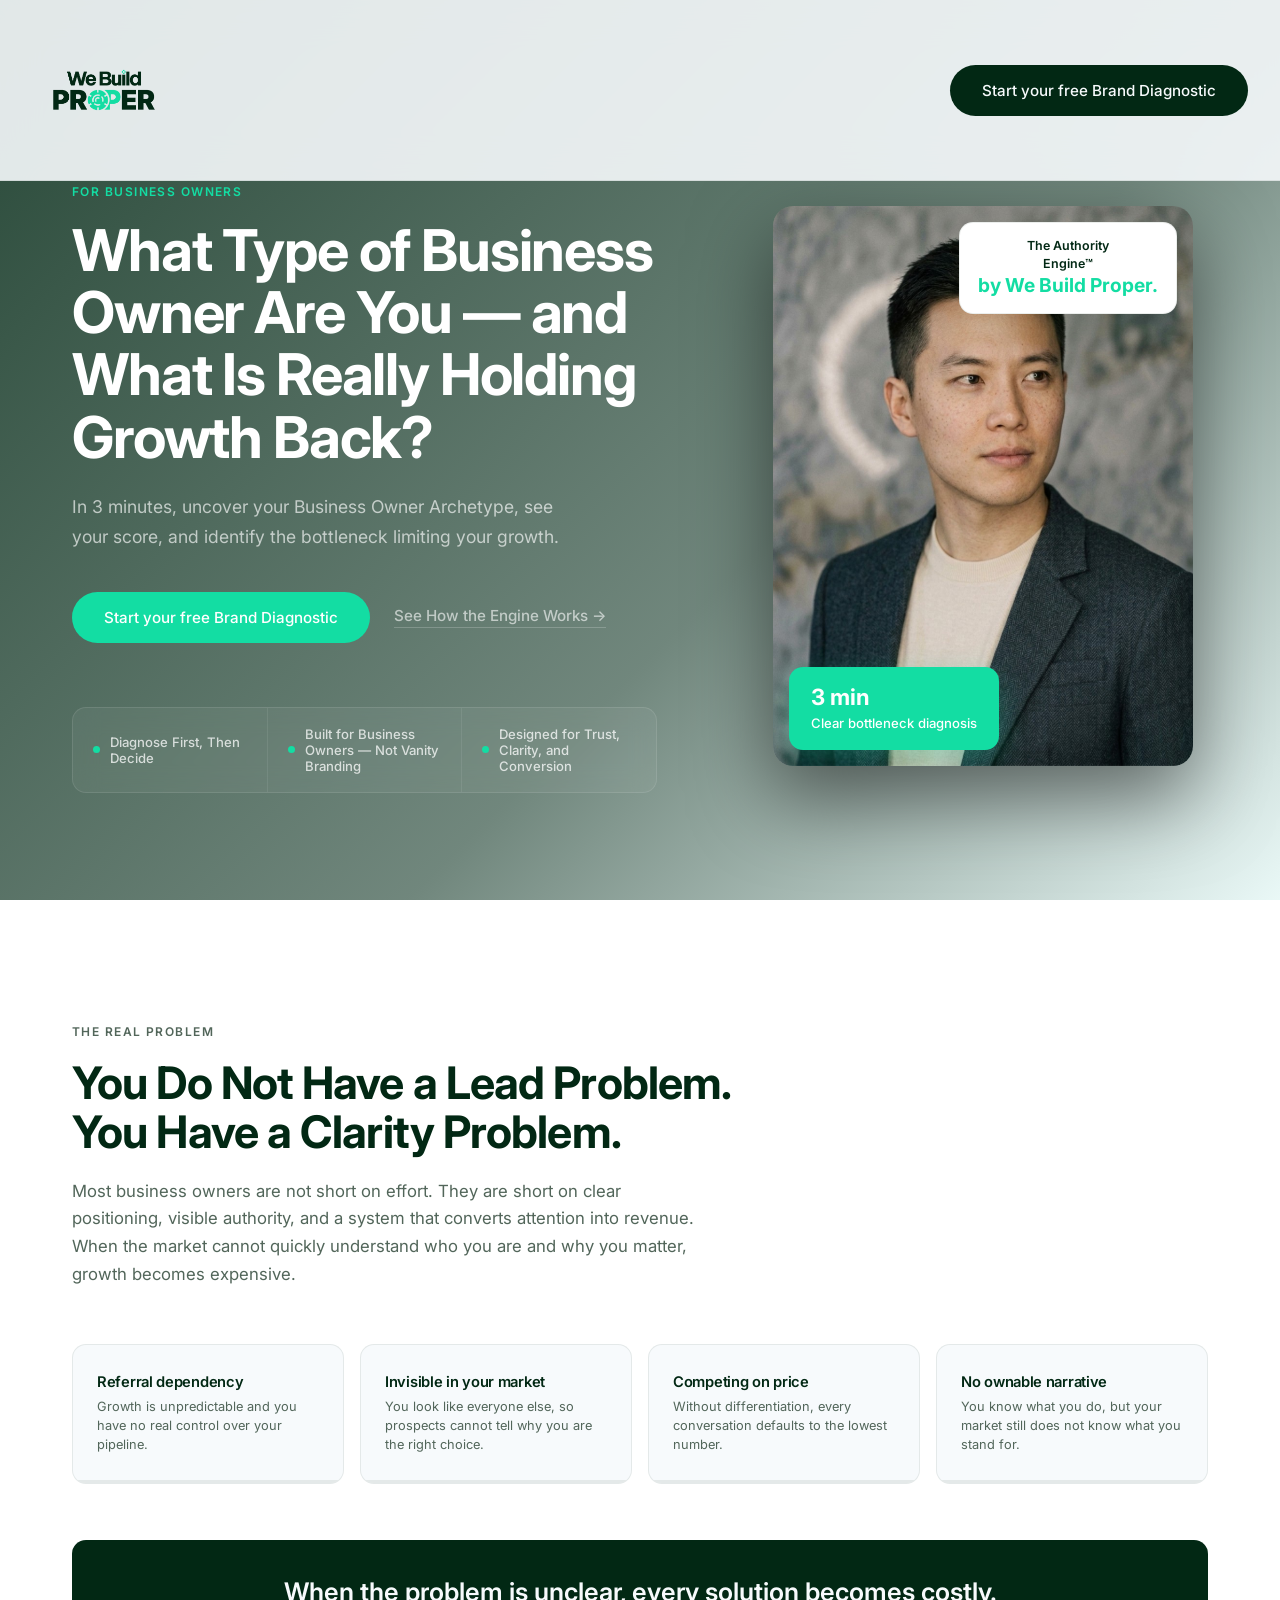
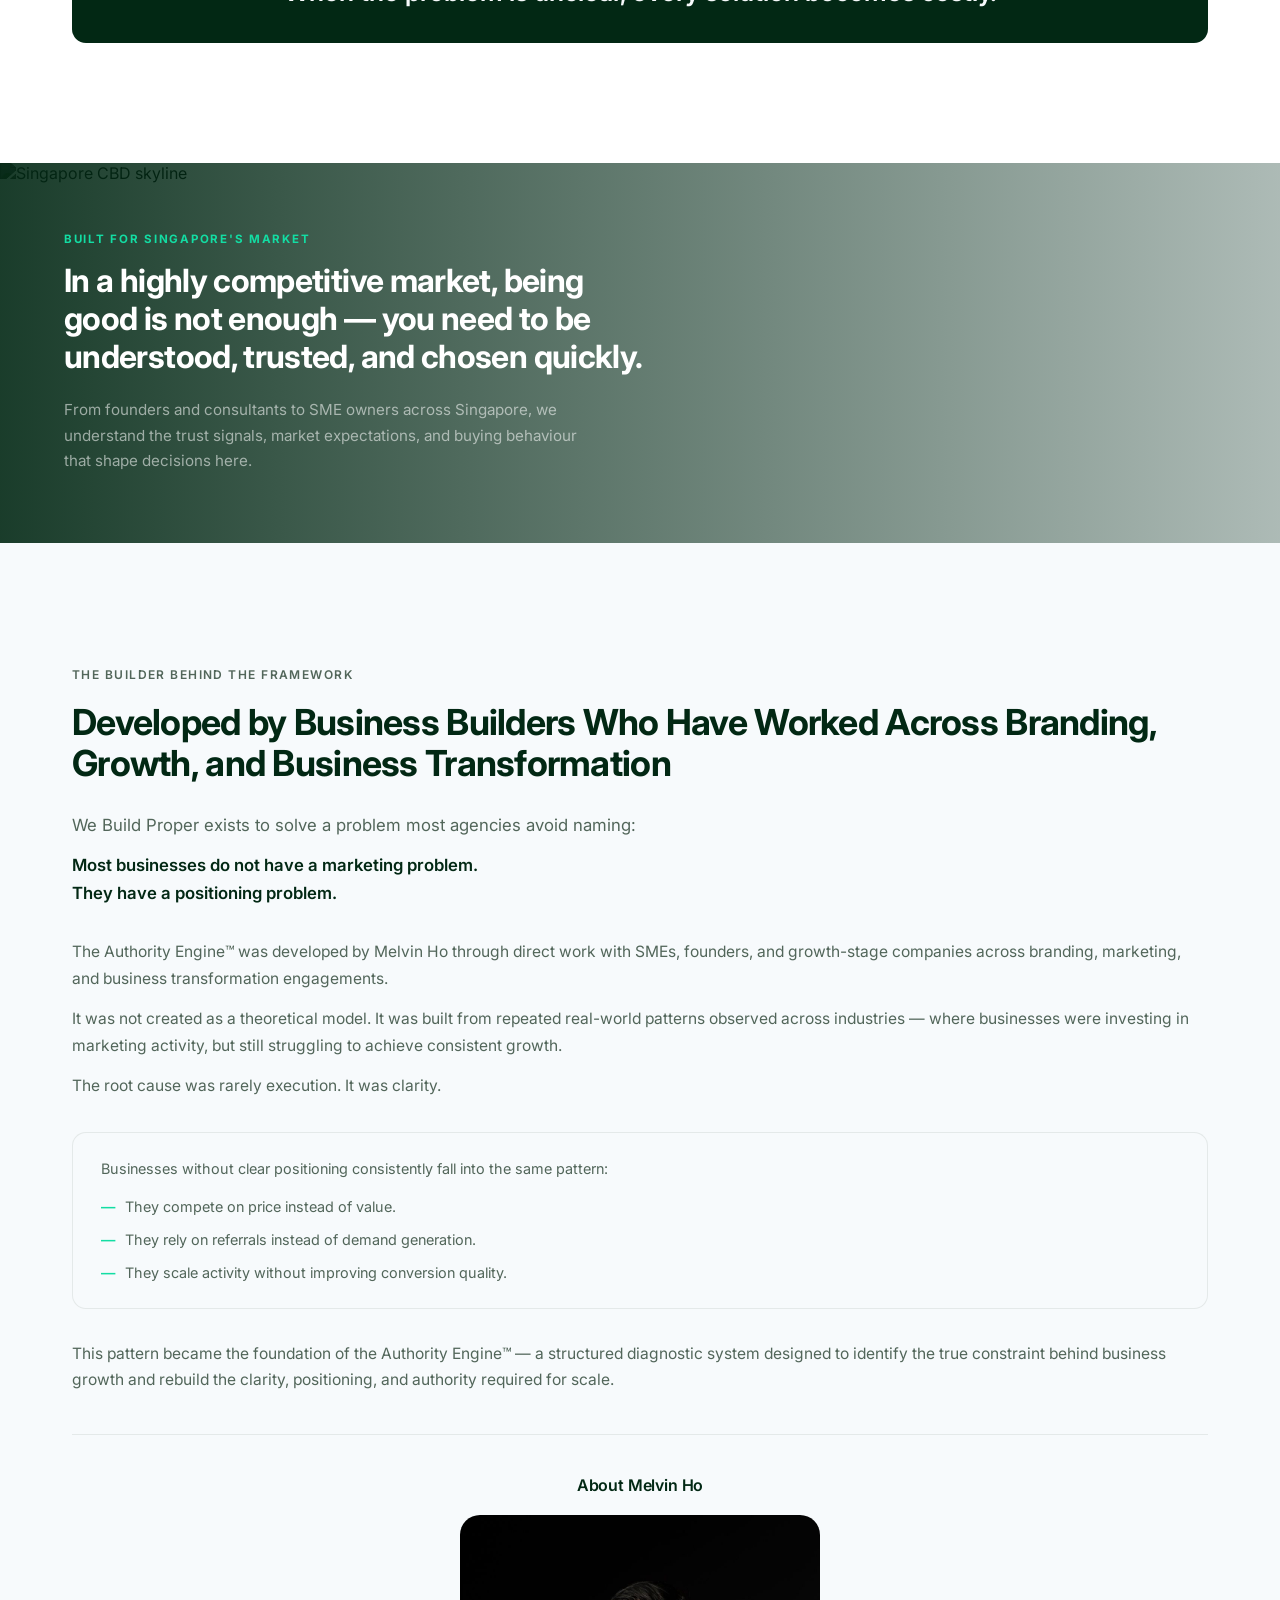
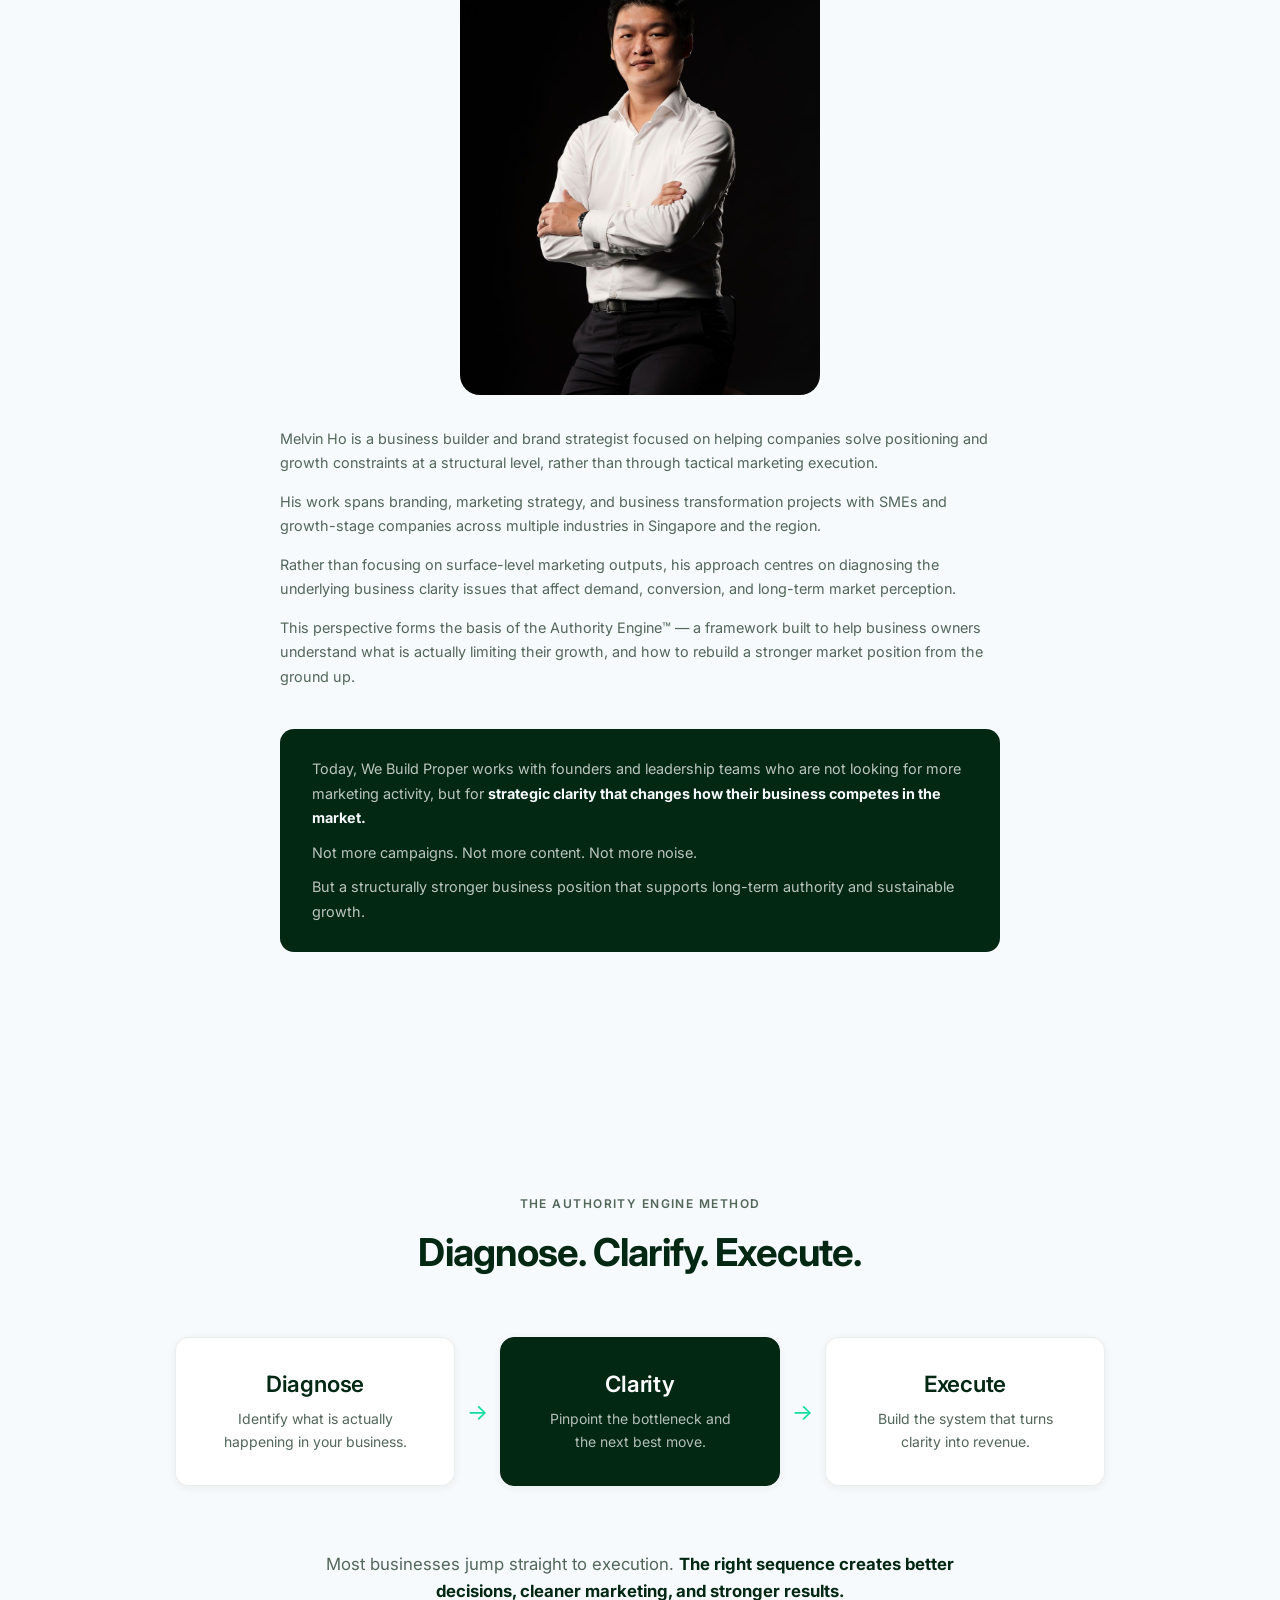
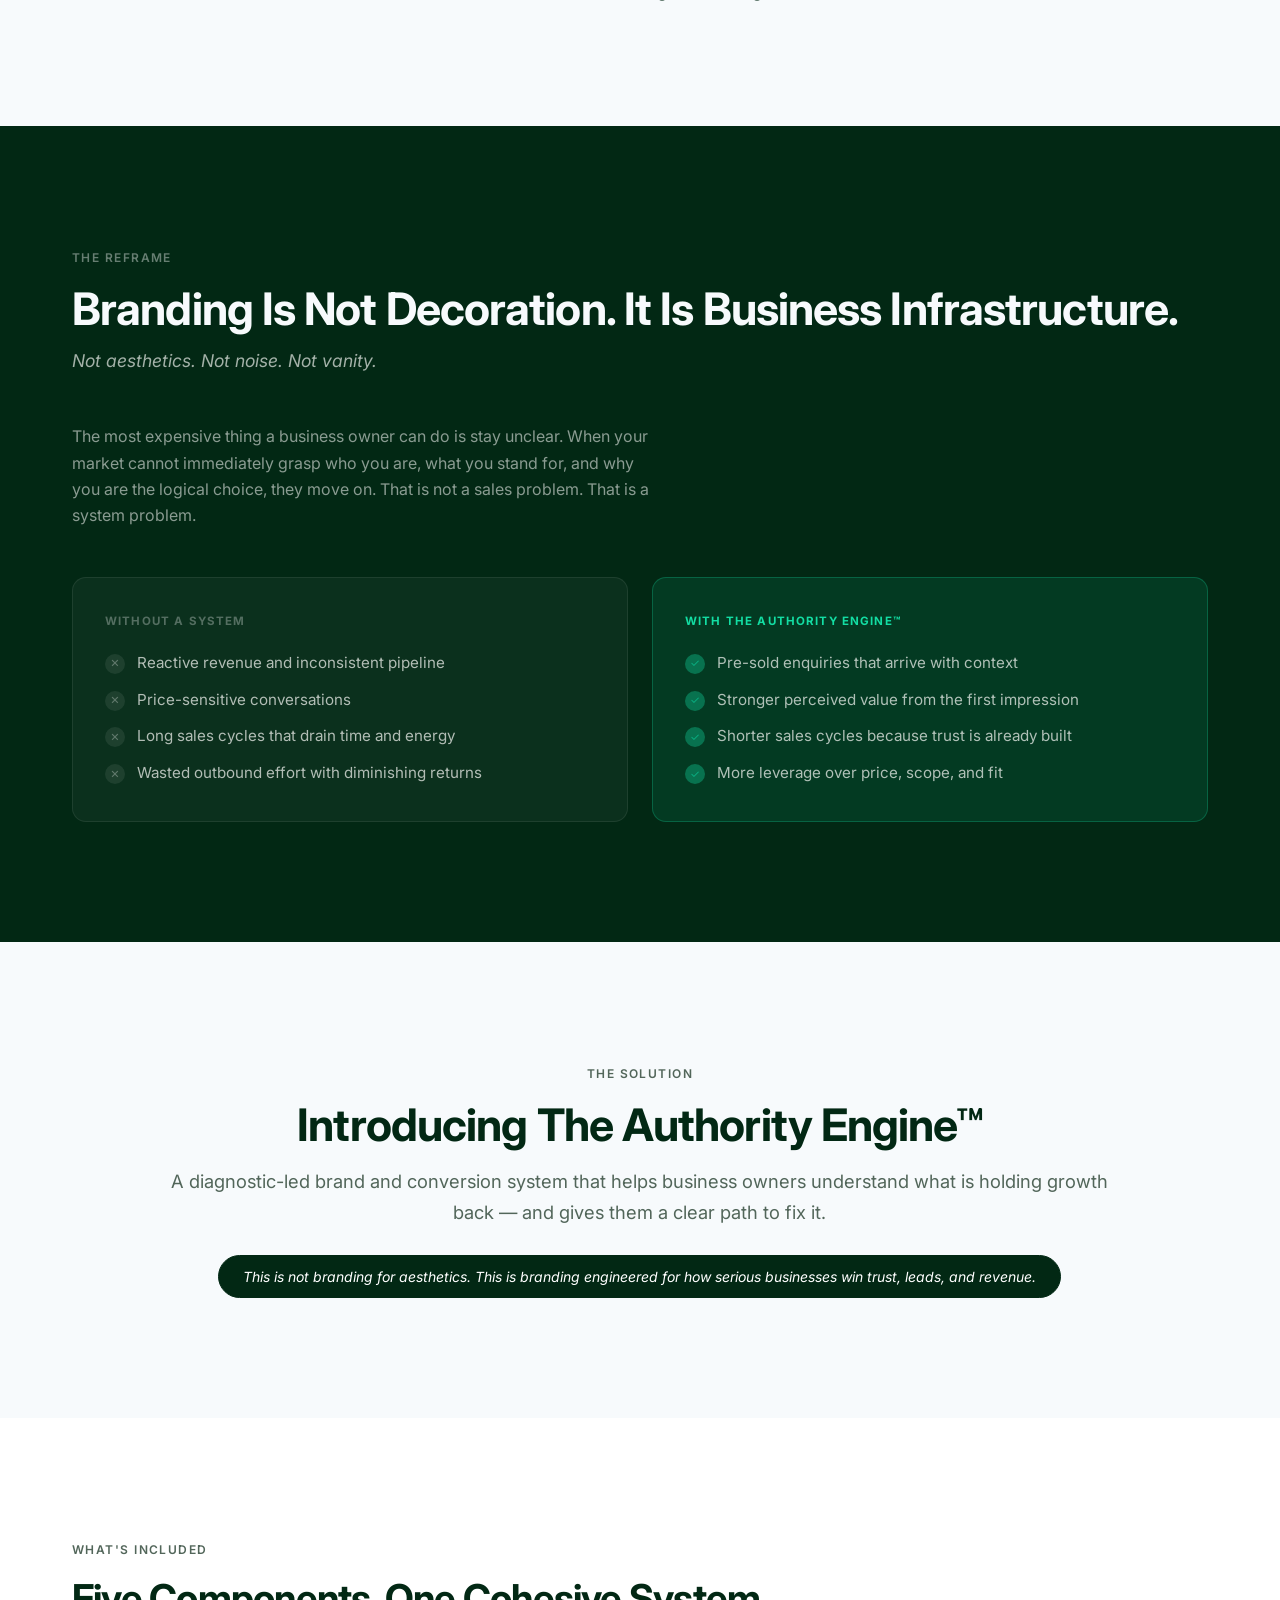
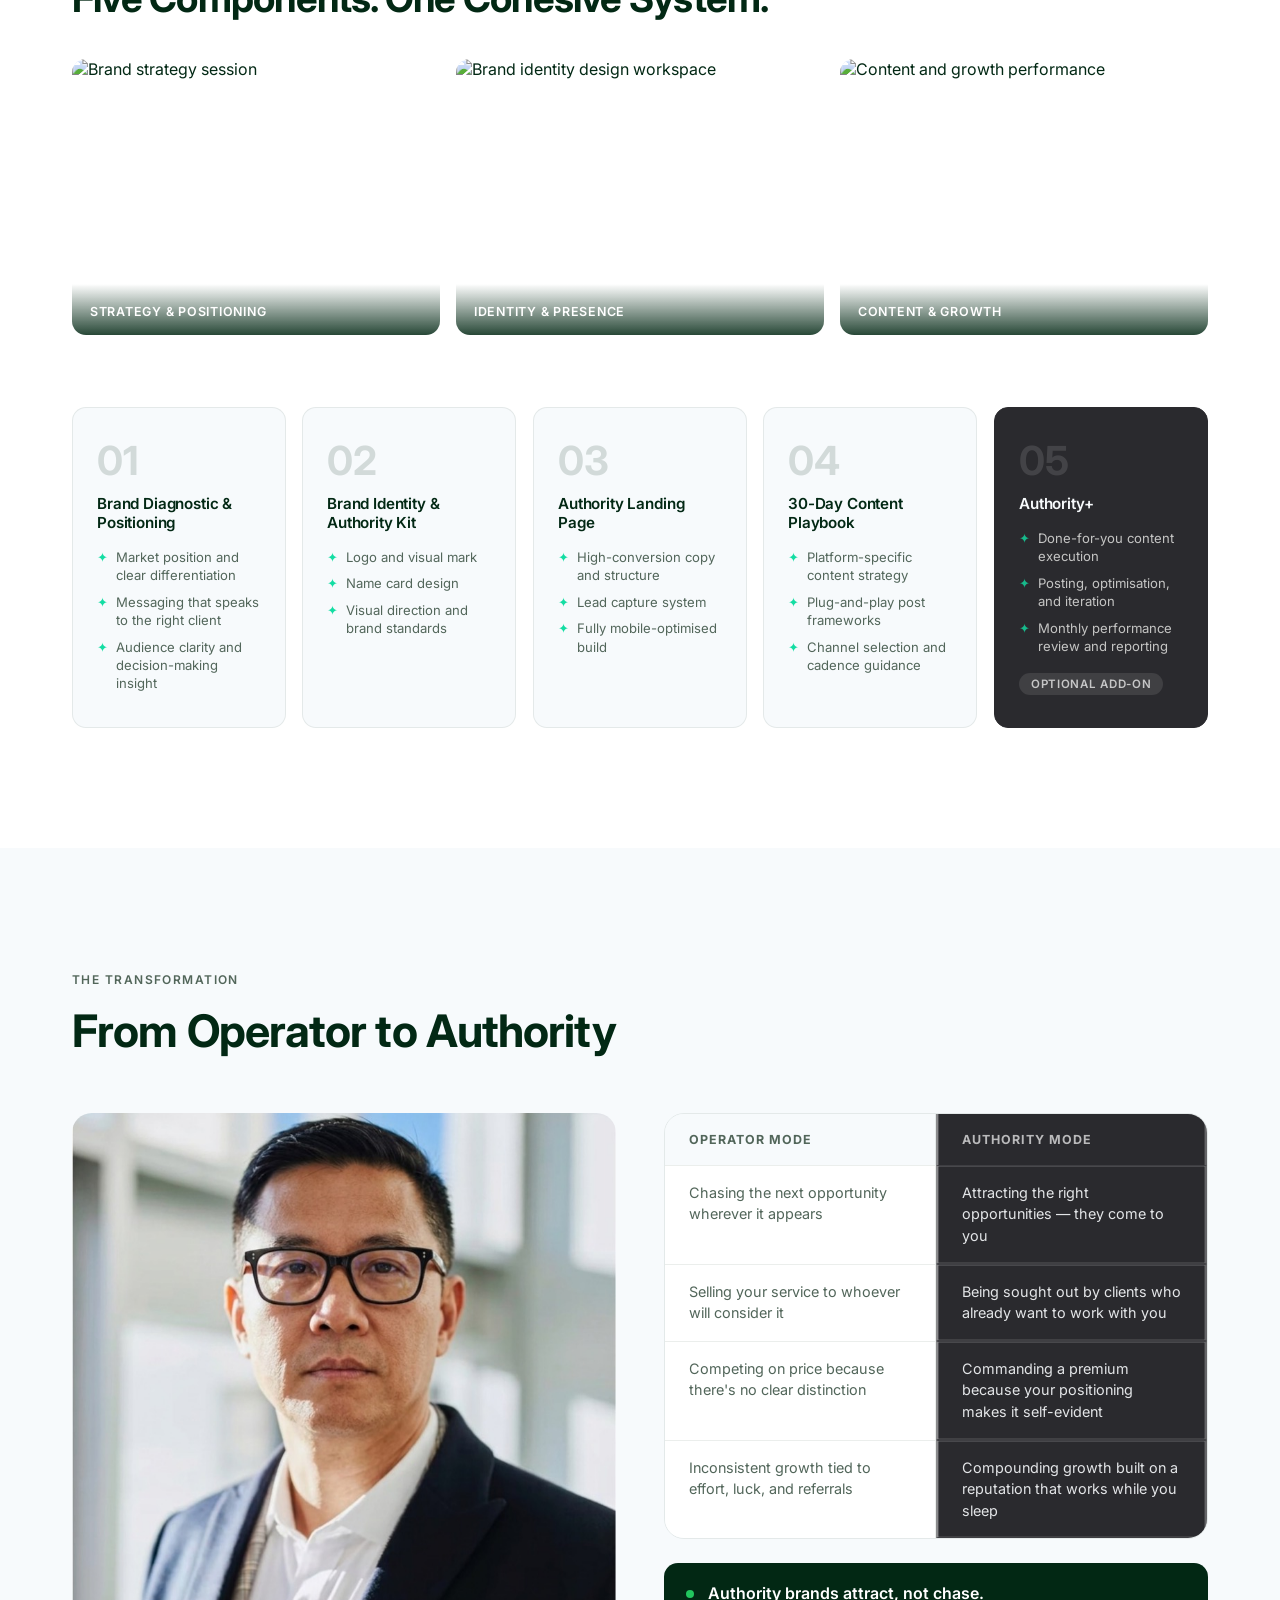
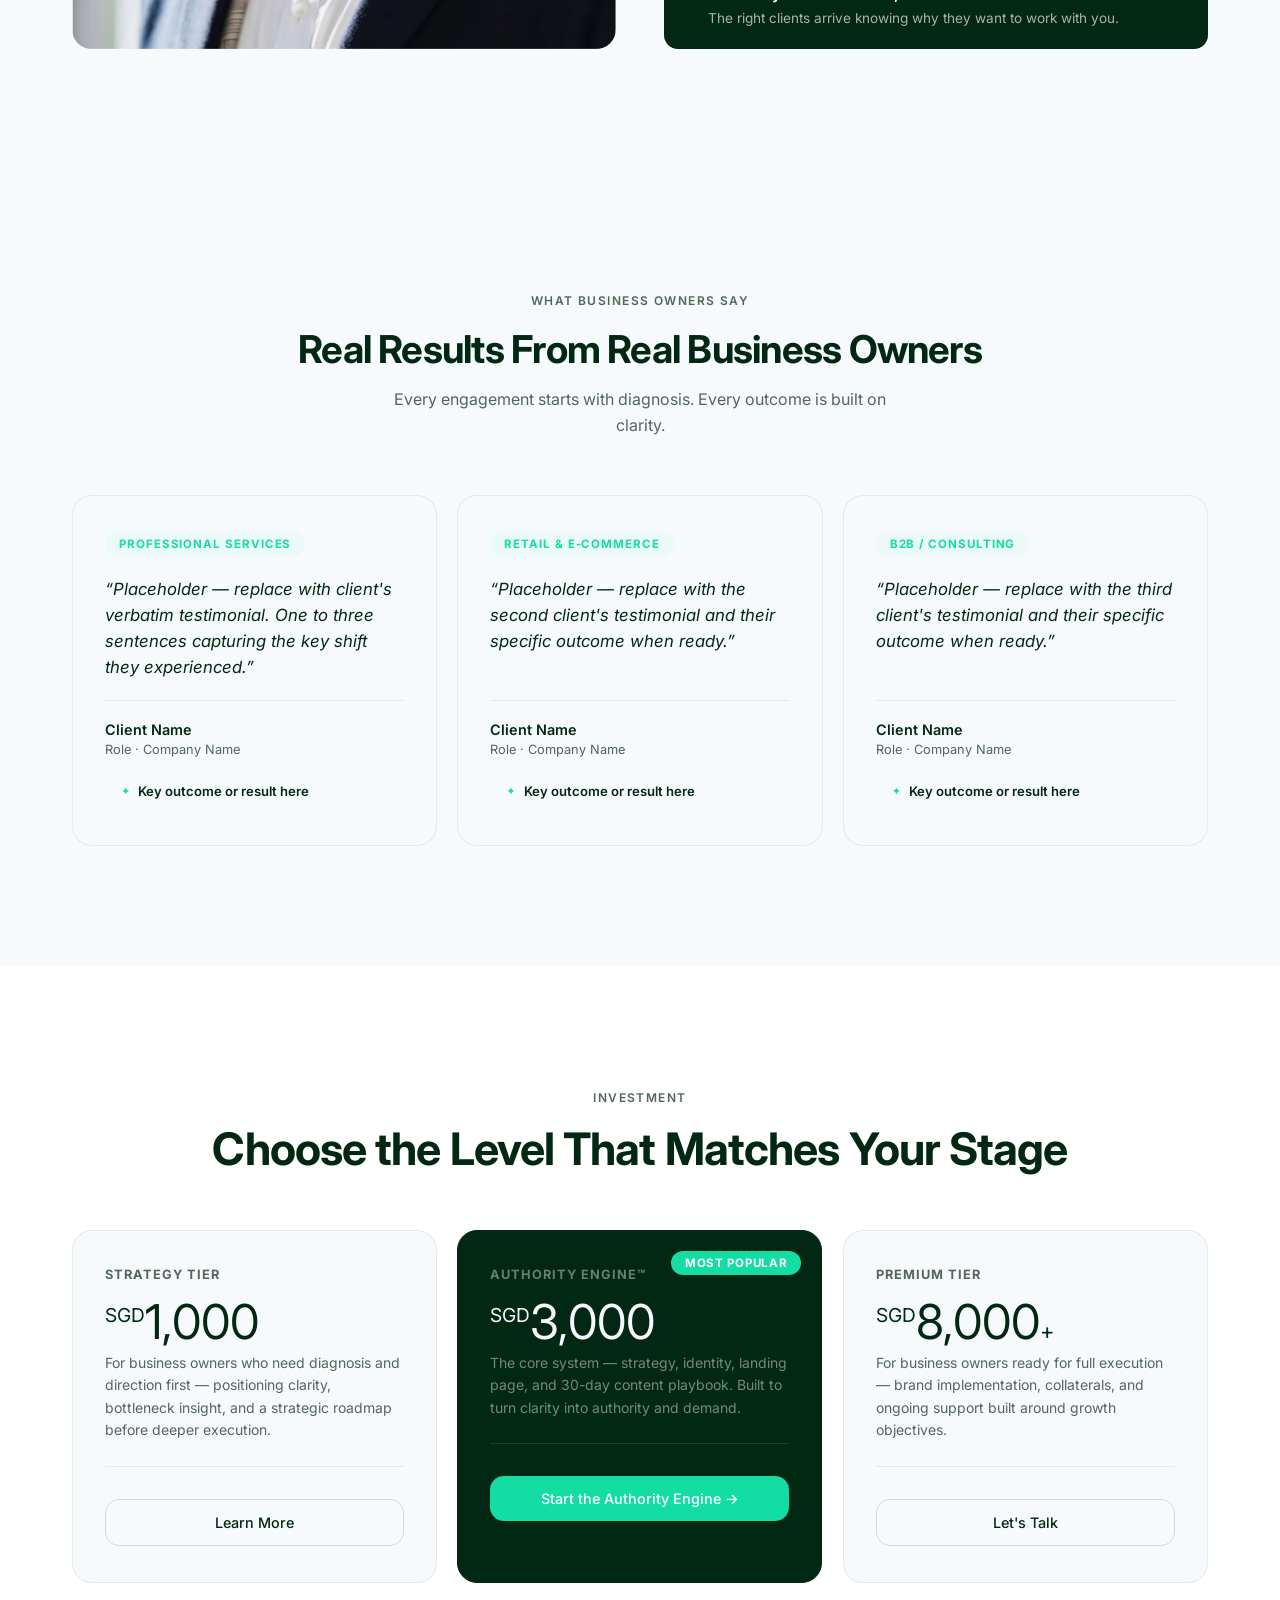
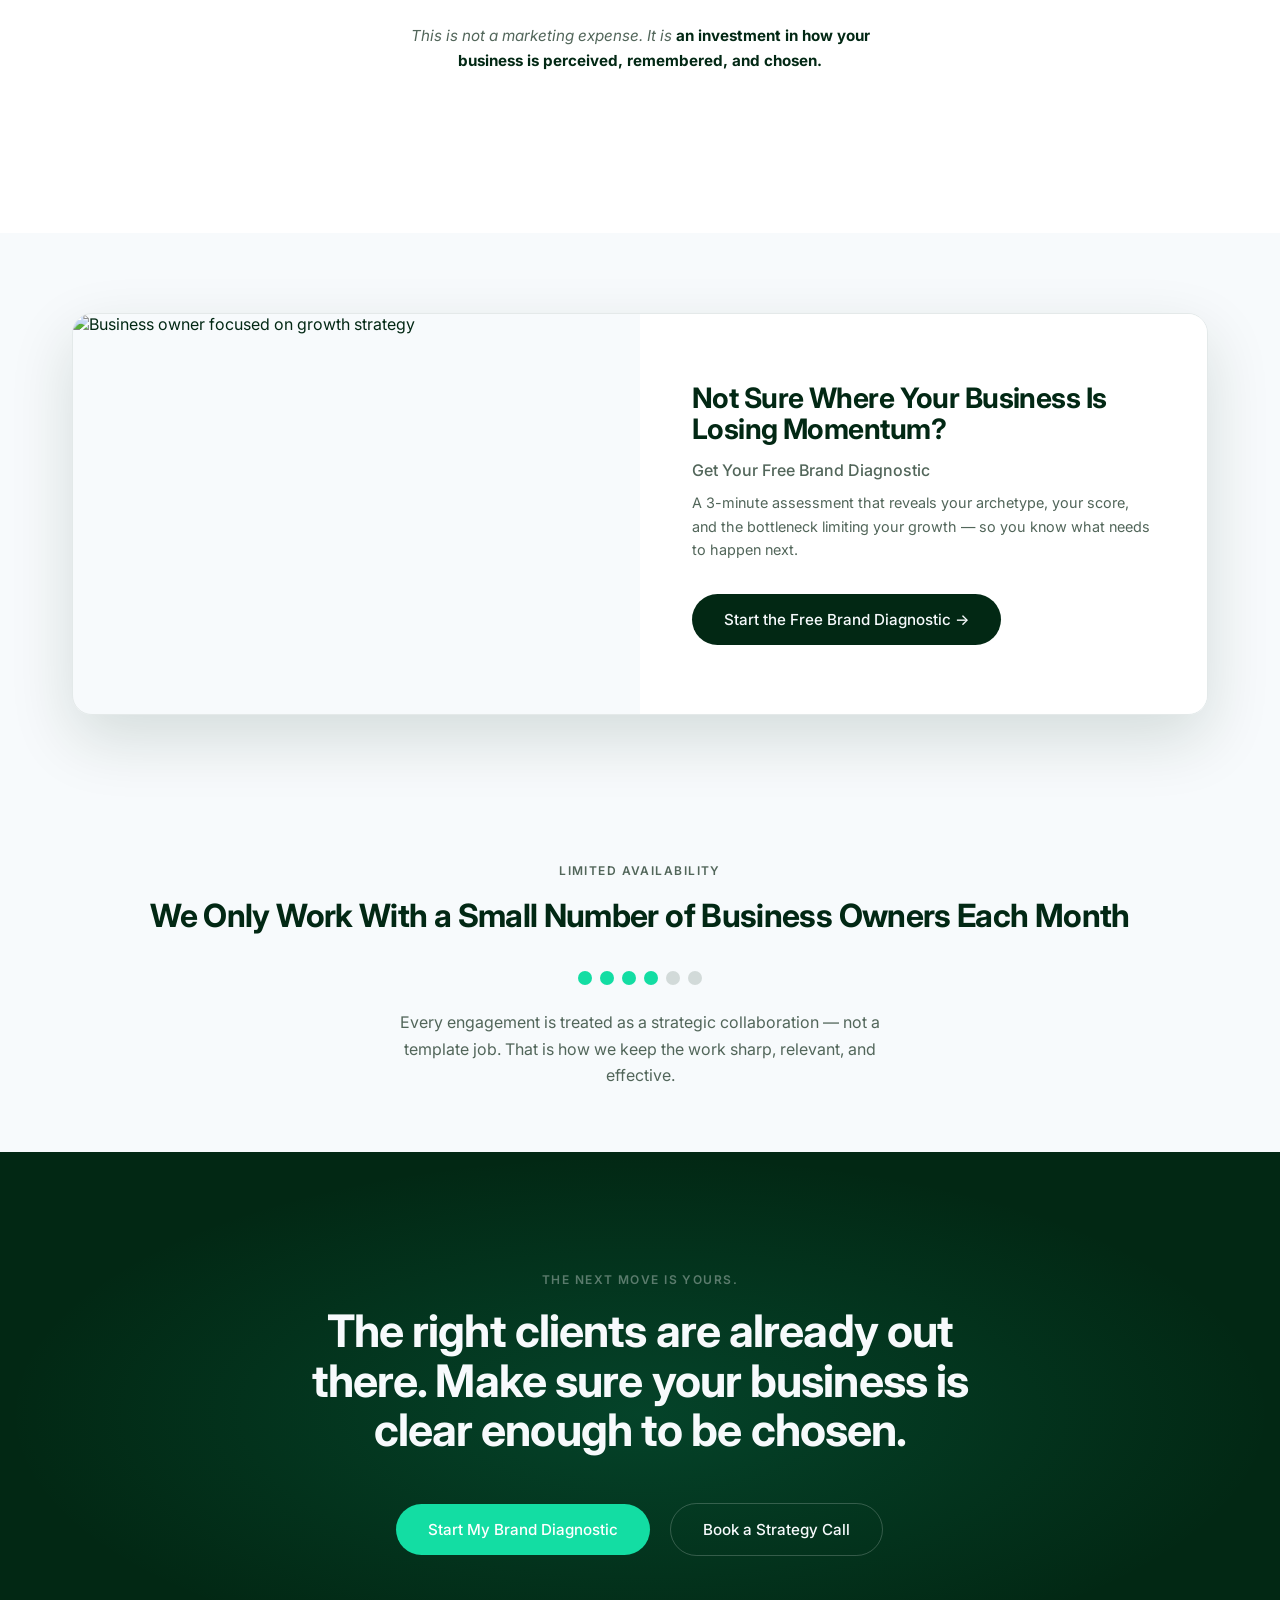
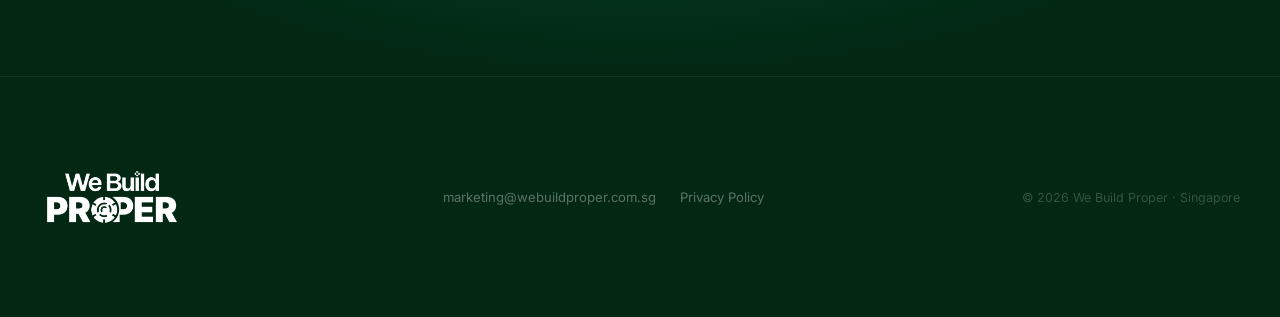
==== commit f640a21e: "Fix: double logos, replace purple with brand green, verify report wiring" ====
--- a/index.html
+++ b/index.html
@@ -258,7 +258,7 @@
   .deliv-features { list-style: none; display: flex; flex-direction: column; gap: 8px; }
   .deliv-features li { font-size: 0.82rem; color: var(--ink-light); display: flex; align-items: flex-start; gap: 8px; line-height: 1.4; }
   .deliv-features li::before { content: '✦'; color: var(--accent); font-weight: 700; flex-shrink: 0; }
-  .deliv-card.highlight .deliv-features li::before { color: rgba(170,170,255,0.8); }
+  .deliv-card.highlight .deliv-features li::before { color: rgba(19,221,163,0.8); }
   .optional-tag { display: inline-block; background: rgba(19,221,163,0.10); color: #0aad81; border-radius: 40px; padding: 4px 12px; font-size: 0.72rem; font-weight: 600; letter-spacing: 0.06em; text-transform: uppercase; margin-top: 18px; align-self: flex-start; }
   .deliv-card.highlight .optional-tag { background: rgba(255,255,255,0.10); color: rgba(255,255,255,0.70); }
 
@@ -611,7 +611,7 @@
 <!-- NAV -->
 <nav id="nav">
   <a class="nav-logo" href="#">
-    <img src="img/wbp-logo-wbp.png" alt="We Build Proper" style="height:72px; width:auto; display:block;">
+    <img src="img/wbp-logo-wbp.png" alt="We Build Proper" style="height:144px; width:auto; display:block;">
   </a>
   <a class="nav-cta btn" href="#final-cta">Start your free Brand Diagnostic</a>
 </nav>
@@ -1134,7 +1134,7 @@
 <footer>
   <div class="footer-inner">
     <a class="footer-logo" href="#">
-      <img src="img/wbp-logo-white.png" alt="We Build Proper" style="height:72px; width:auto; display:block;">
+      <img src="img/wbp-logo-white.png" alt="We Build Proper" style="height:144px; width:auto; display:block;">
     </a>
     <div class="footer-links">
       <a href="mailto:marketing@webuildproper.com.sg">marketing@webuildproper.com.sg</a>
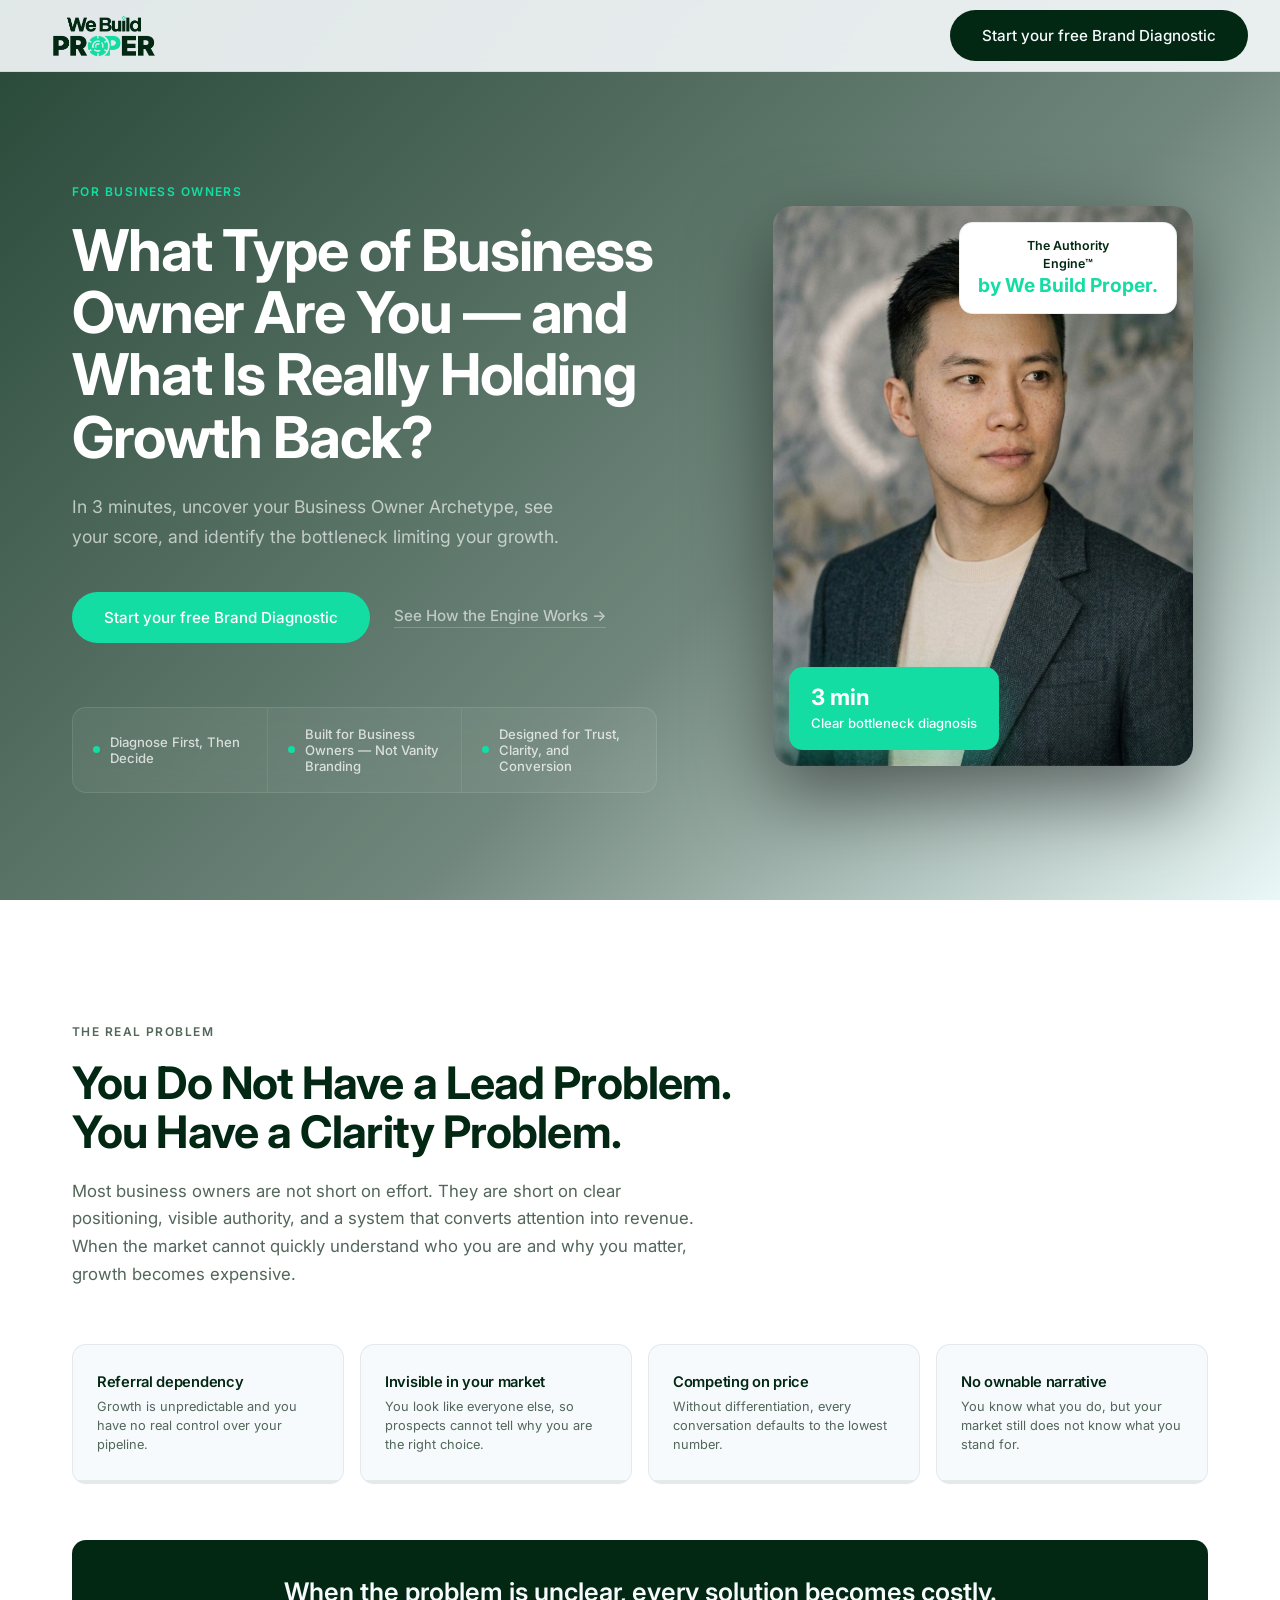
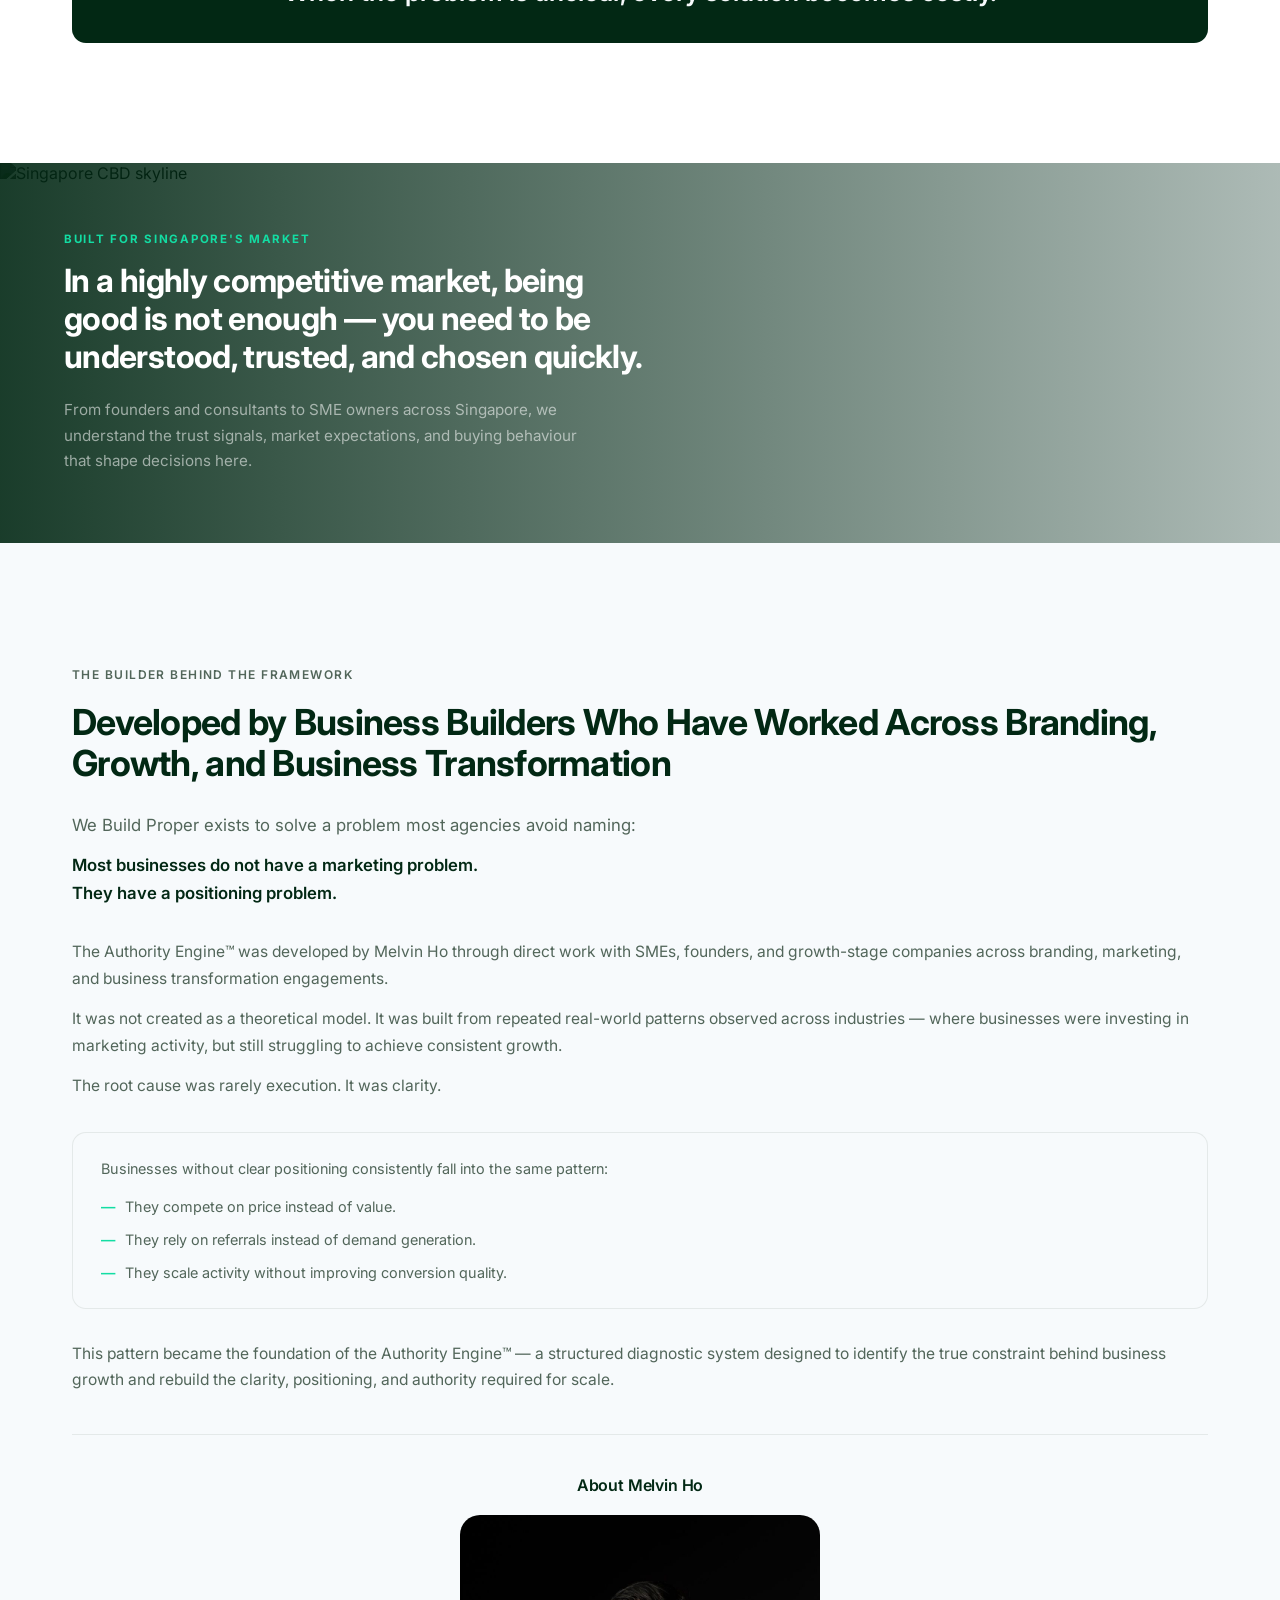
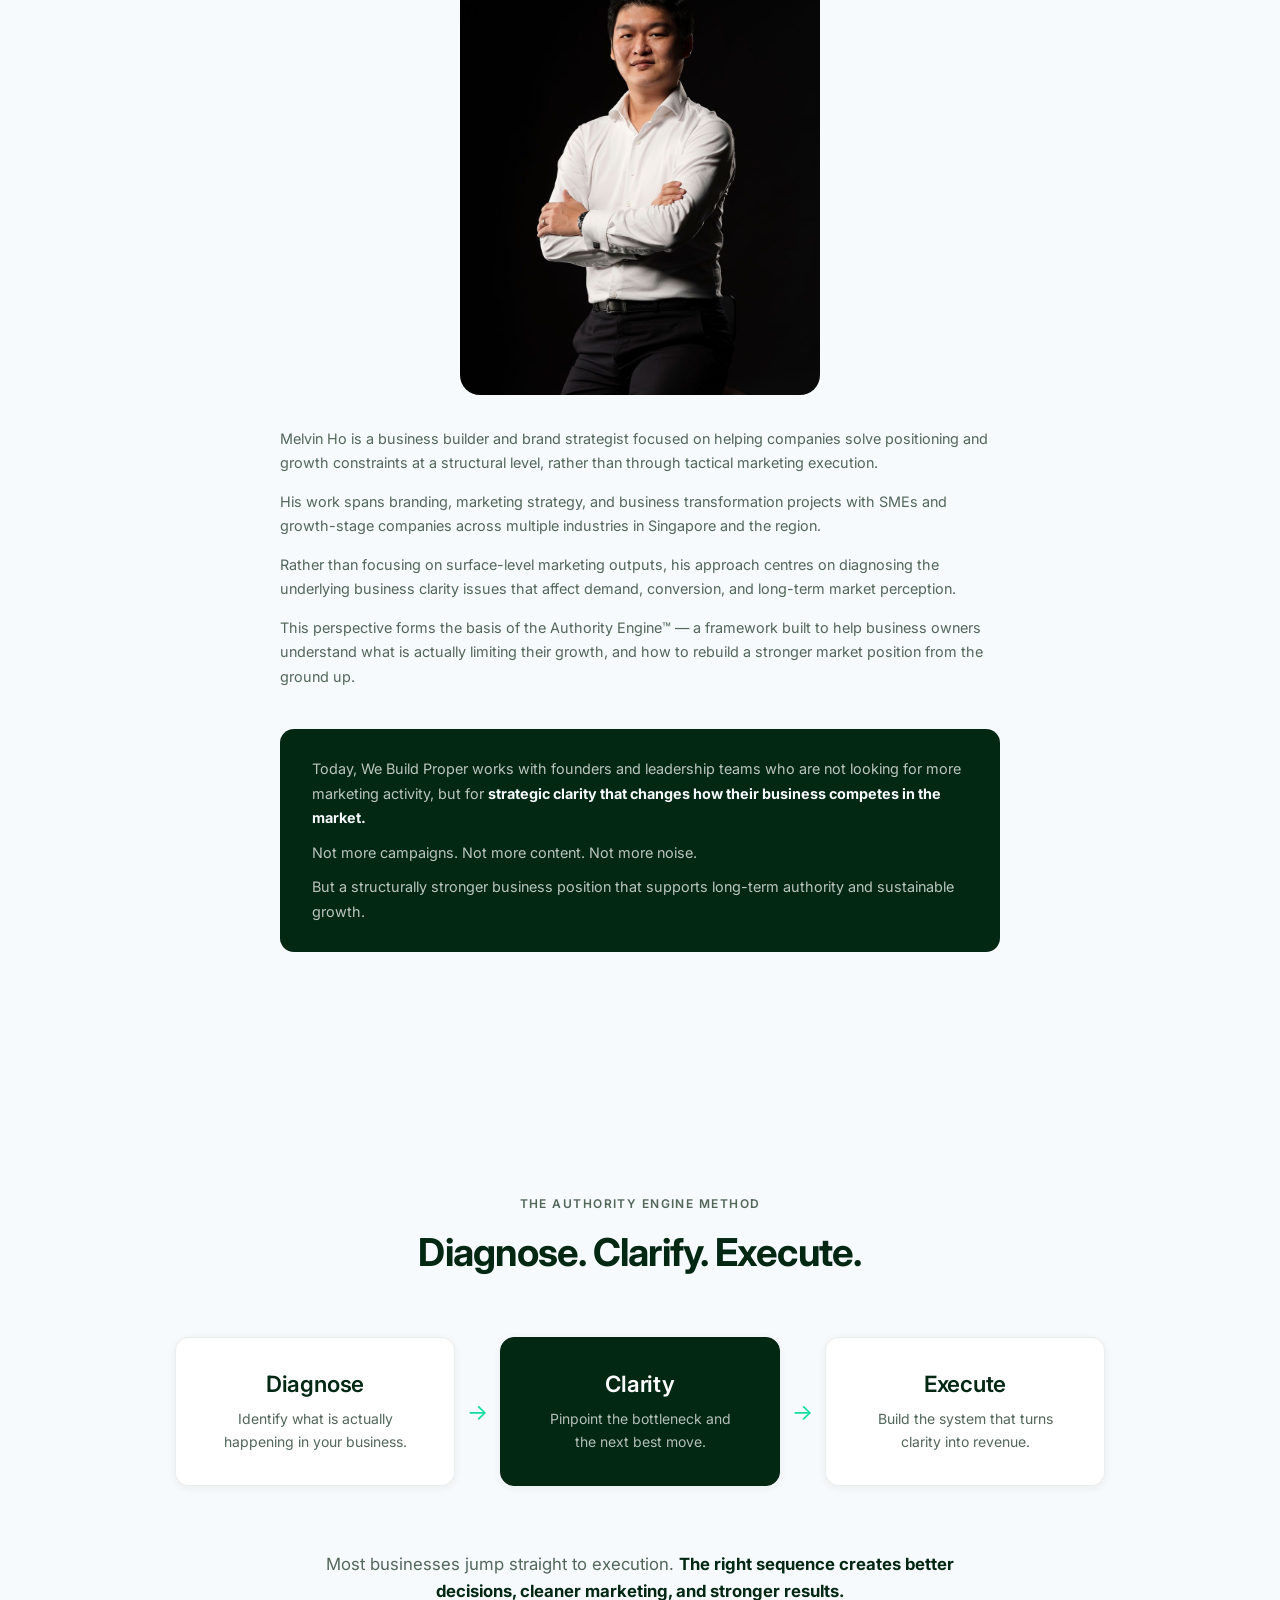
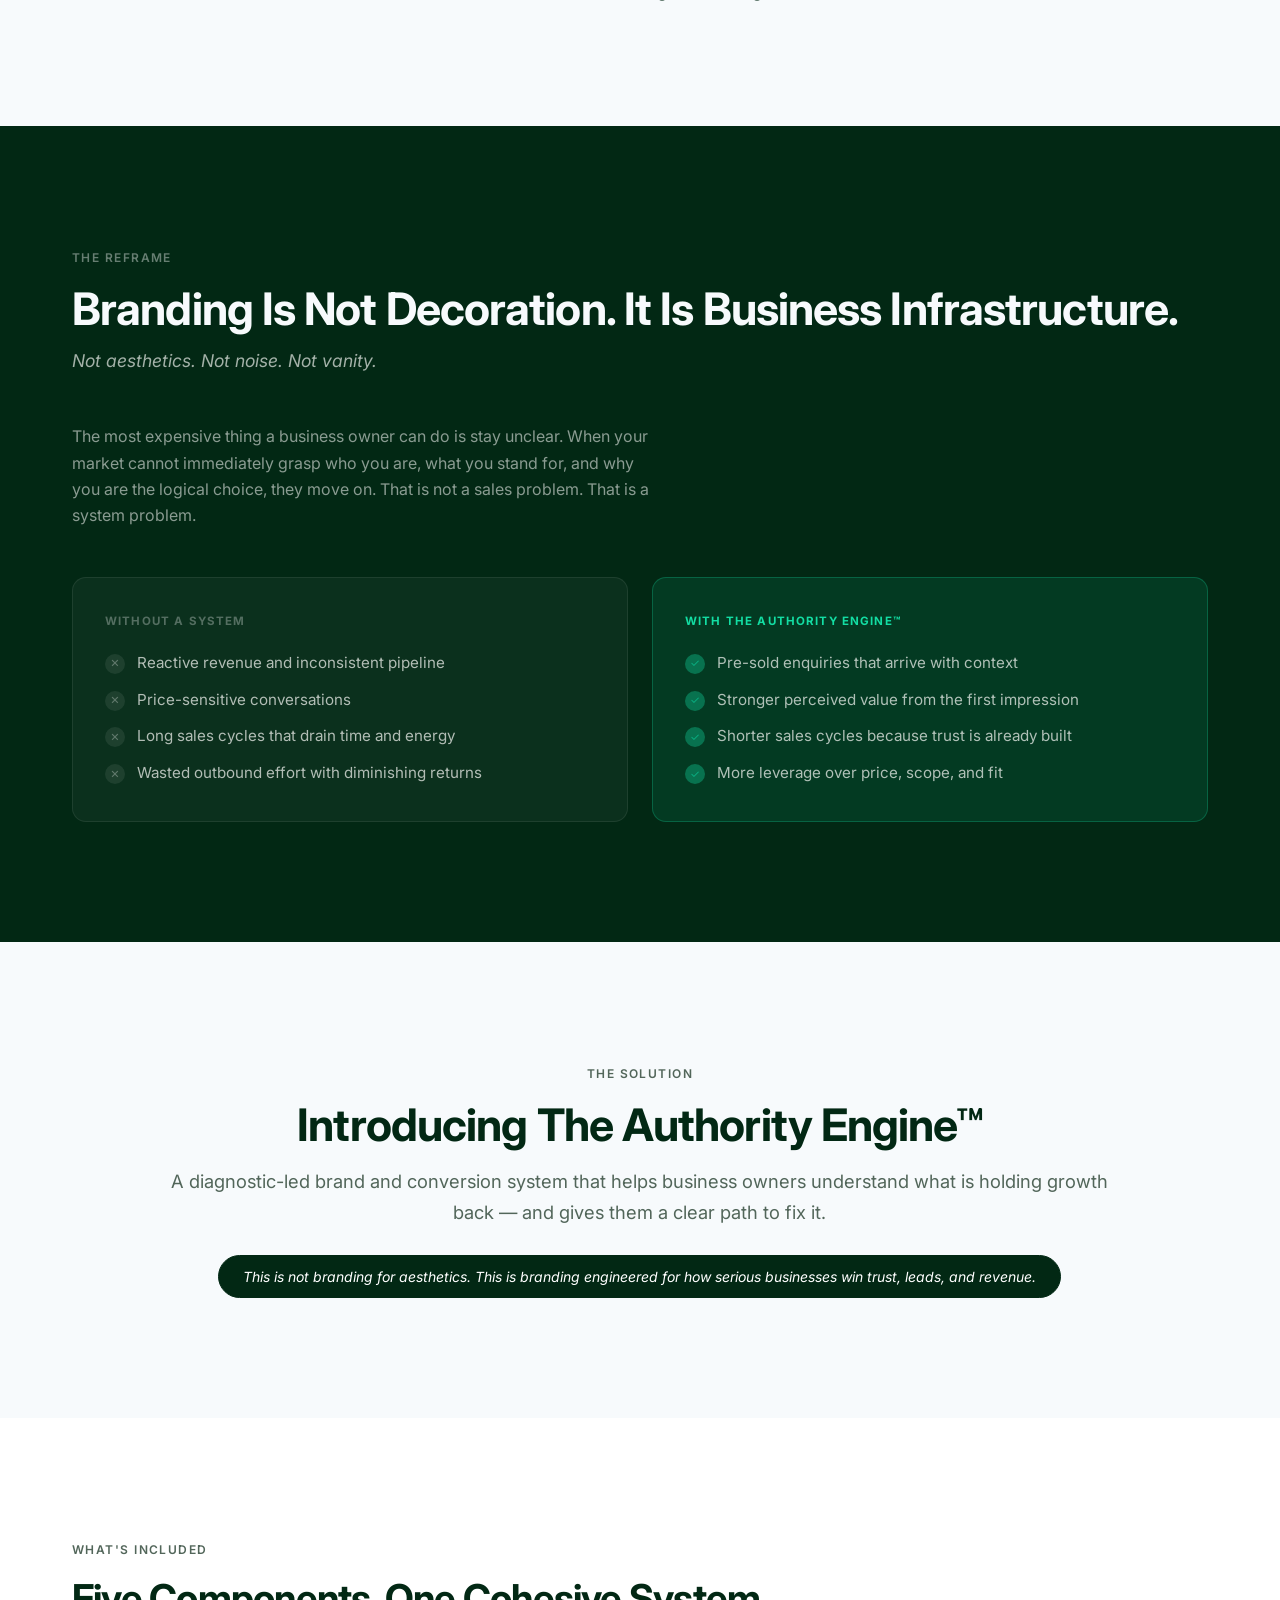
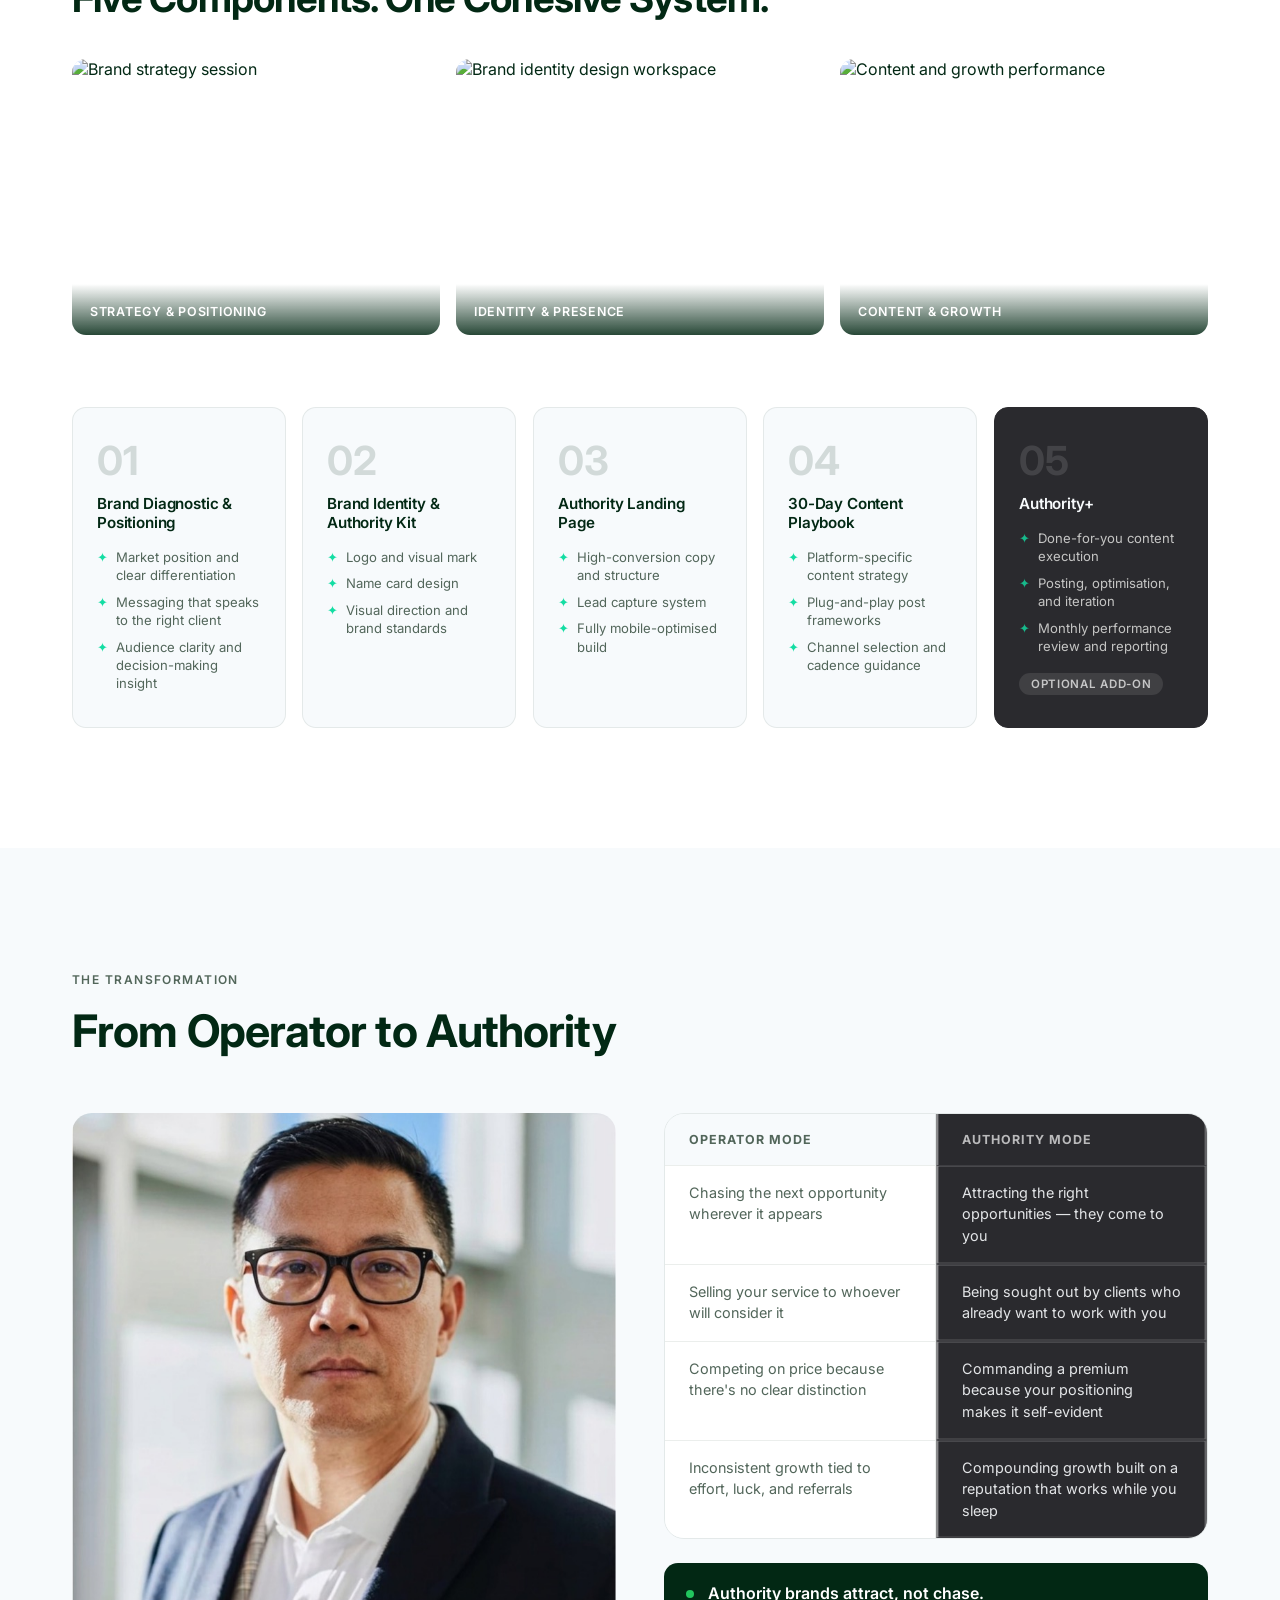
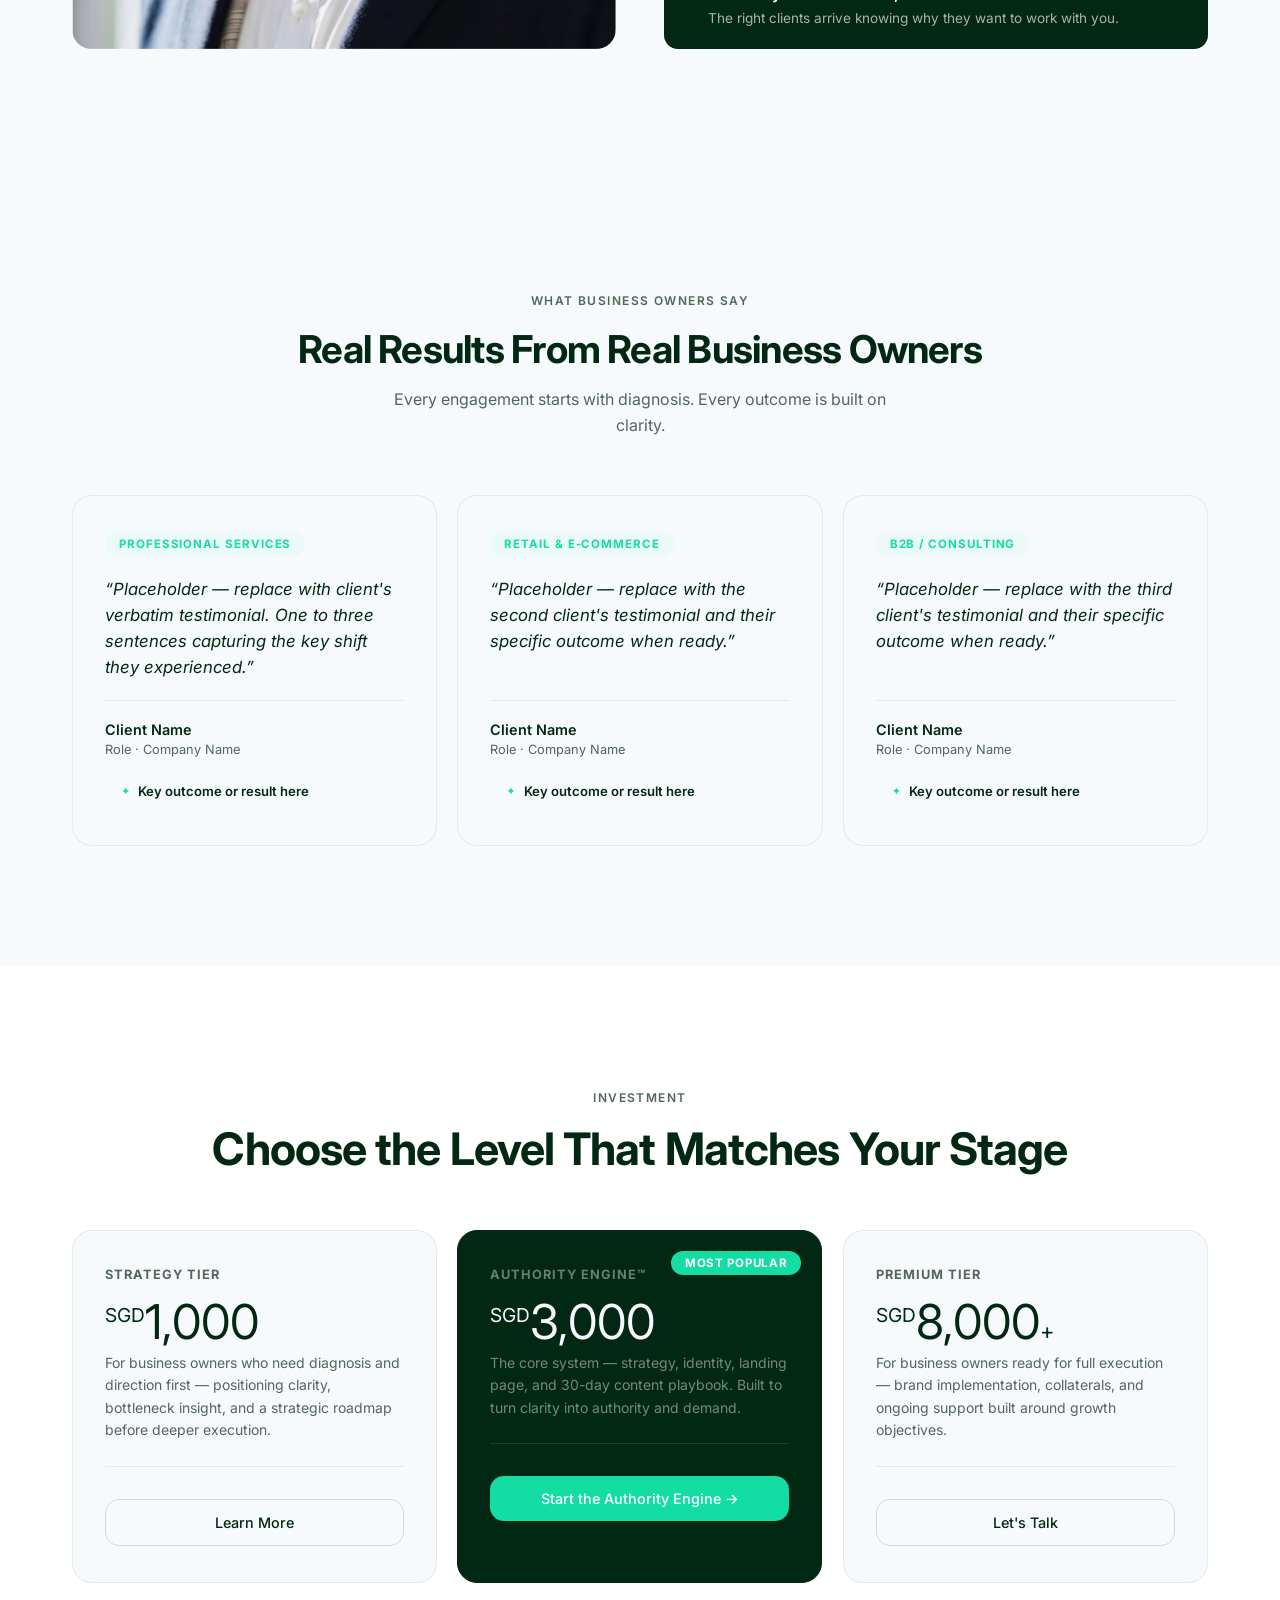
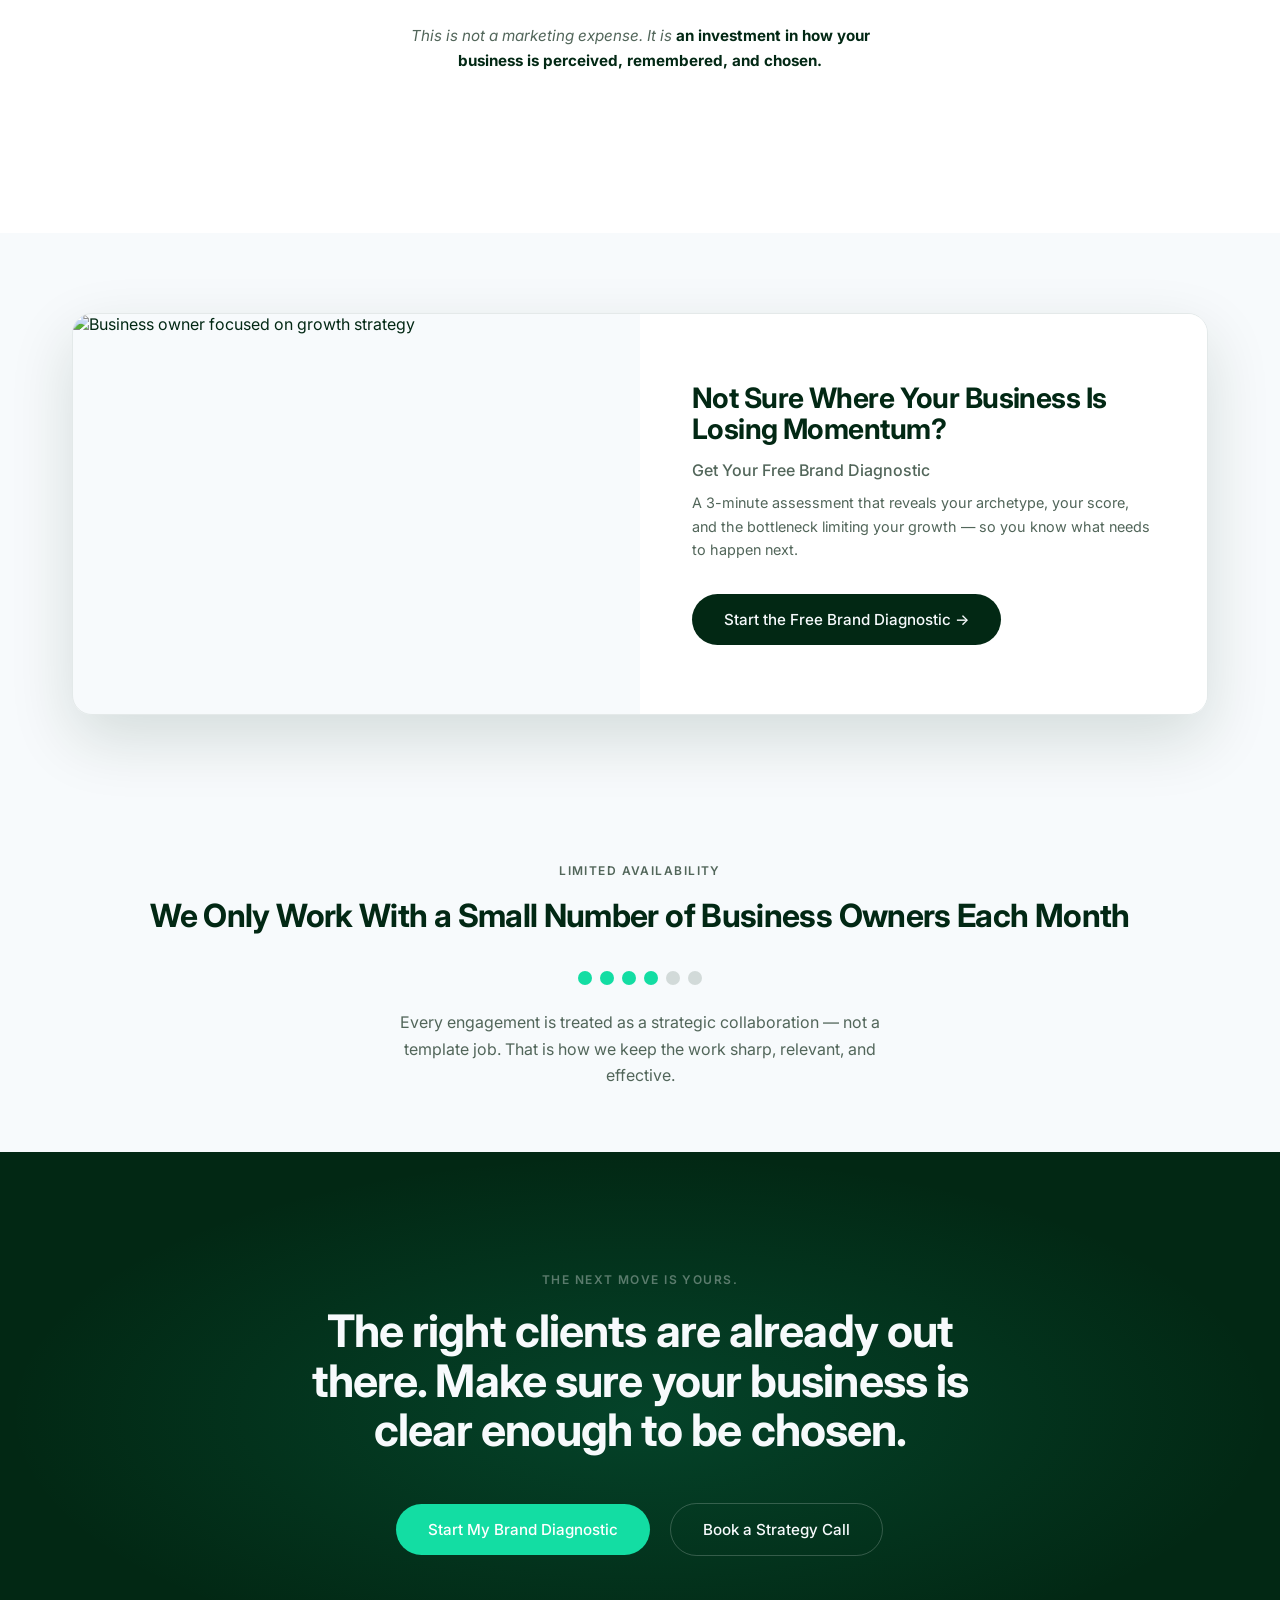
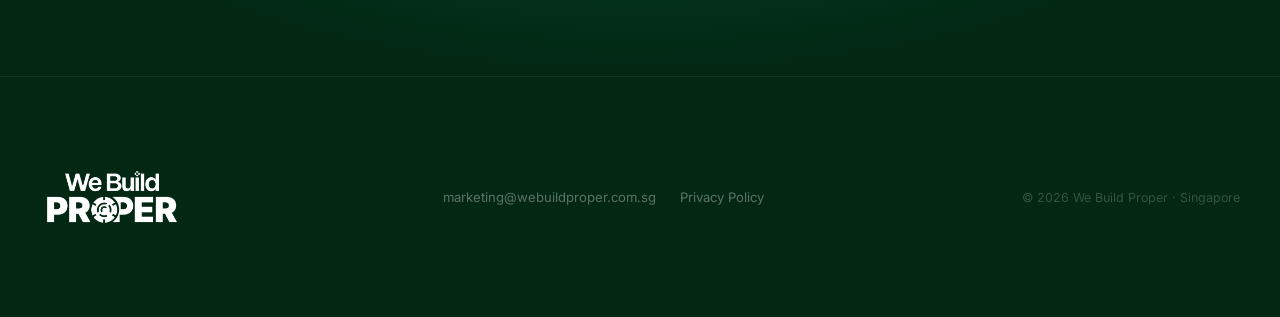
==== commit 693a6224: "Fix nav height: lock to 72px, clip oversized logo without expanding bar" ====
--- a/index.html
+++ b/index.html
@@ -45,9 +45,10 @@
   /* NAV */
   nav {
     position: fixed; top: 0; left: 0; right: 0; z-index: 100;
-    padding: 18px 32px; display: flex; align-items: center; justify-content: space-between;
+    height: 72px; padding: 0 32px; display: flex; align-items: center; justify-content: space-between;
     background: rgba(247,250,252,0.90); backdrop-filter: blur(20px);
     border-bottom: 1px solid var(--border); transition: box-shadow 0.3s;
+    overflow: hidden;
   }
   nav.scrolled { box-shadow: var(--shadow-sm); }
   .nav-logo { text-decoration: none; display: flex; flex-direction: column; gap: 1px; line-height: 1; }
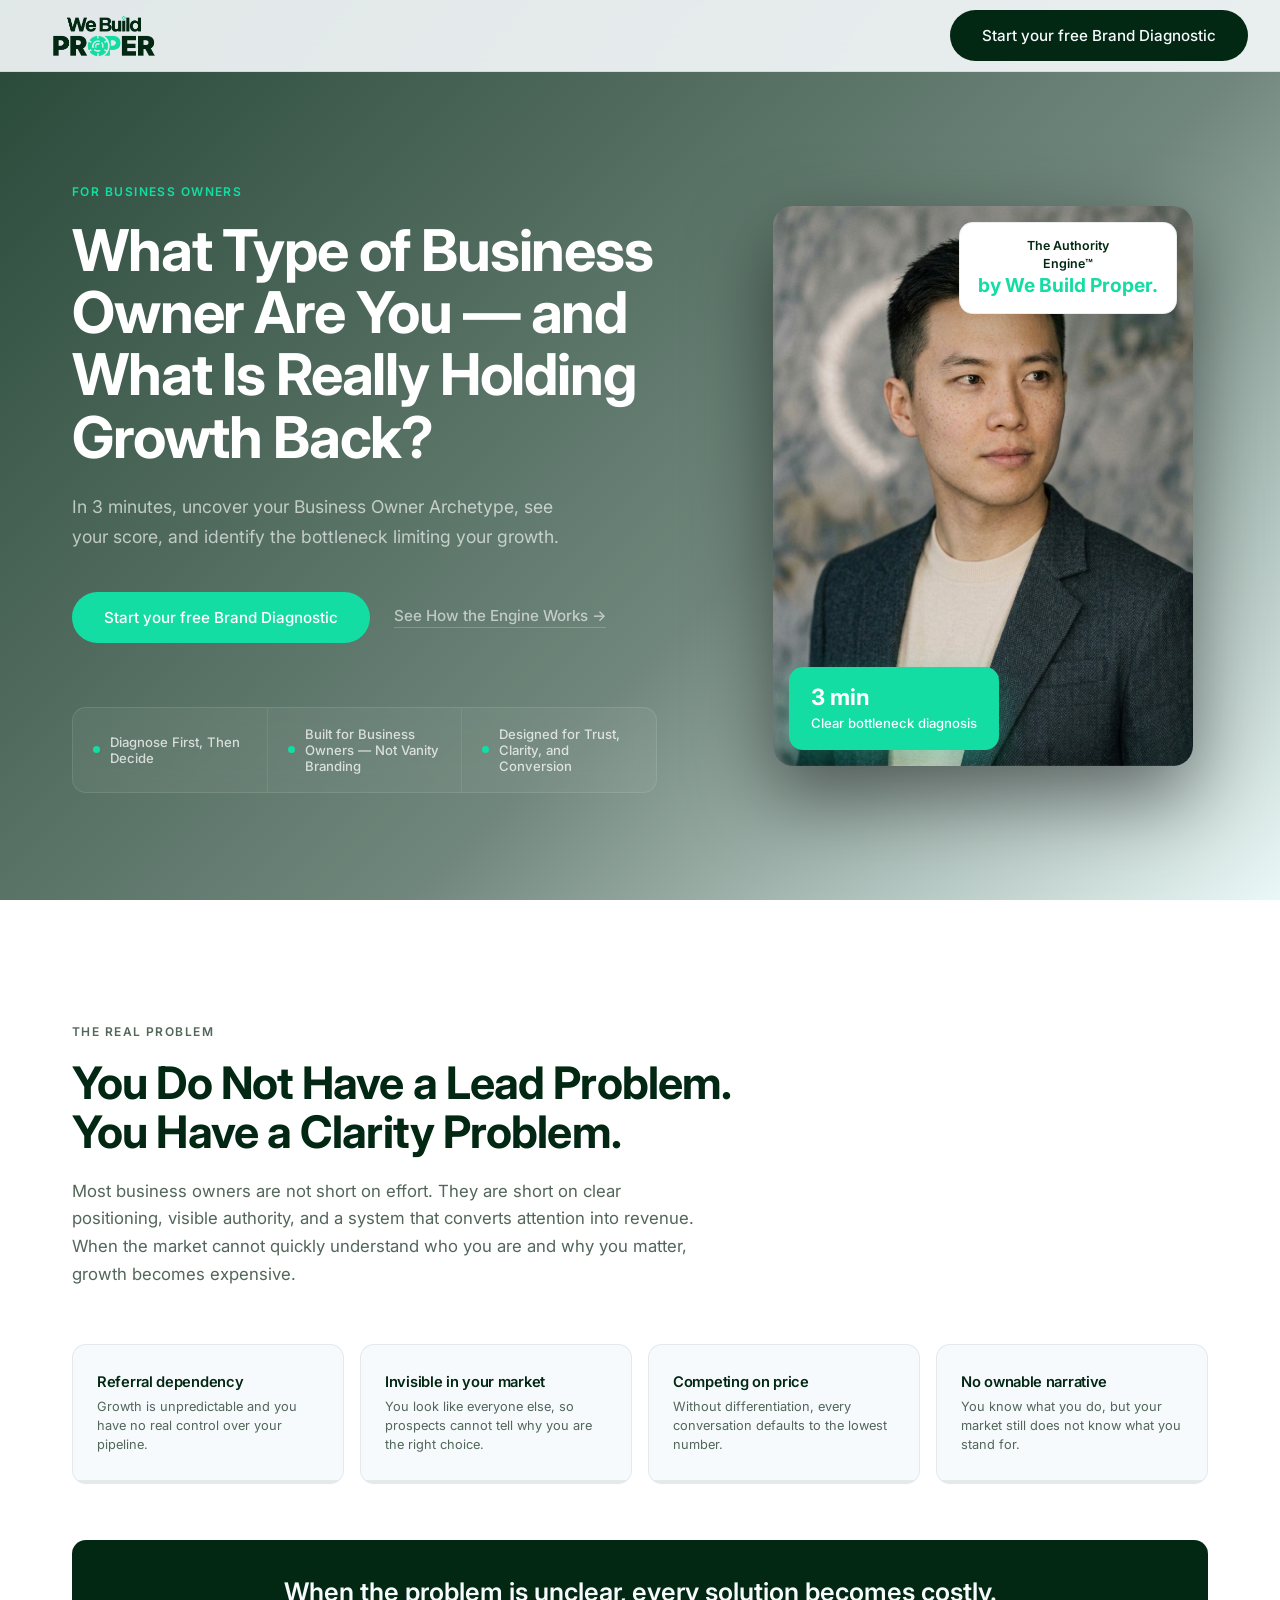
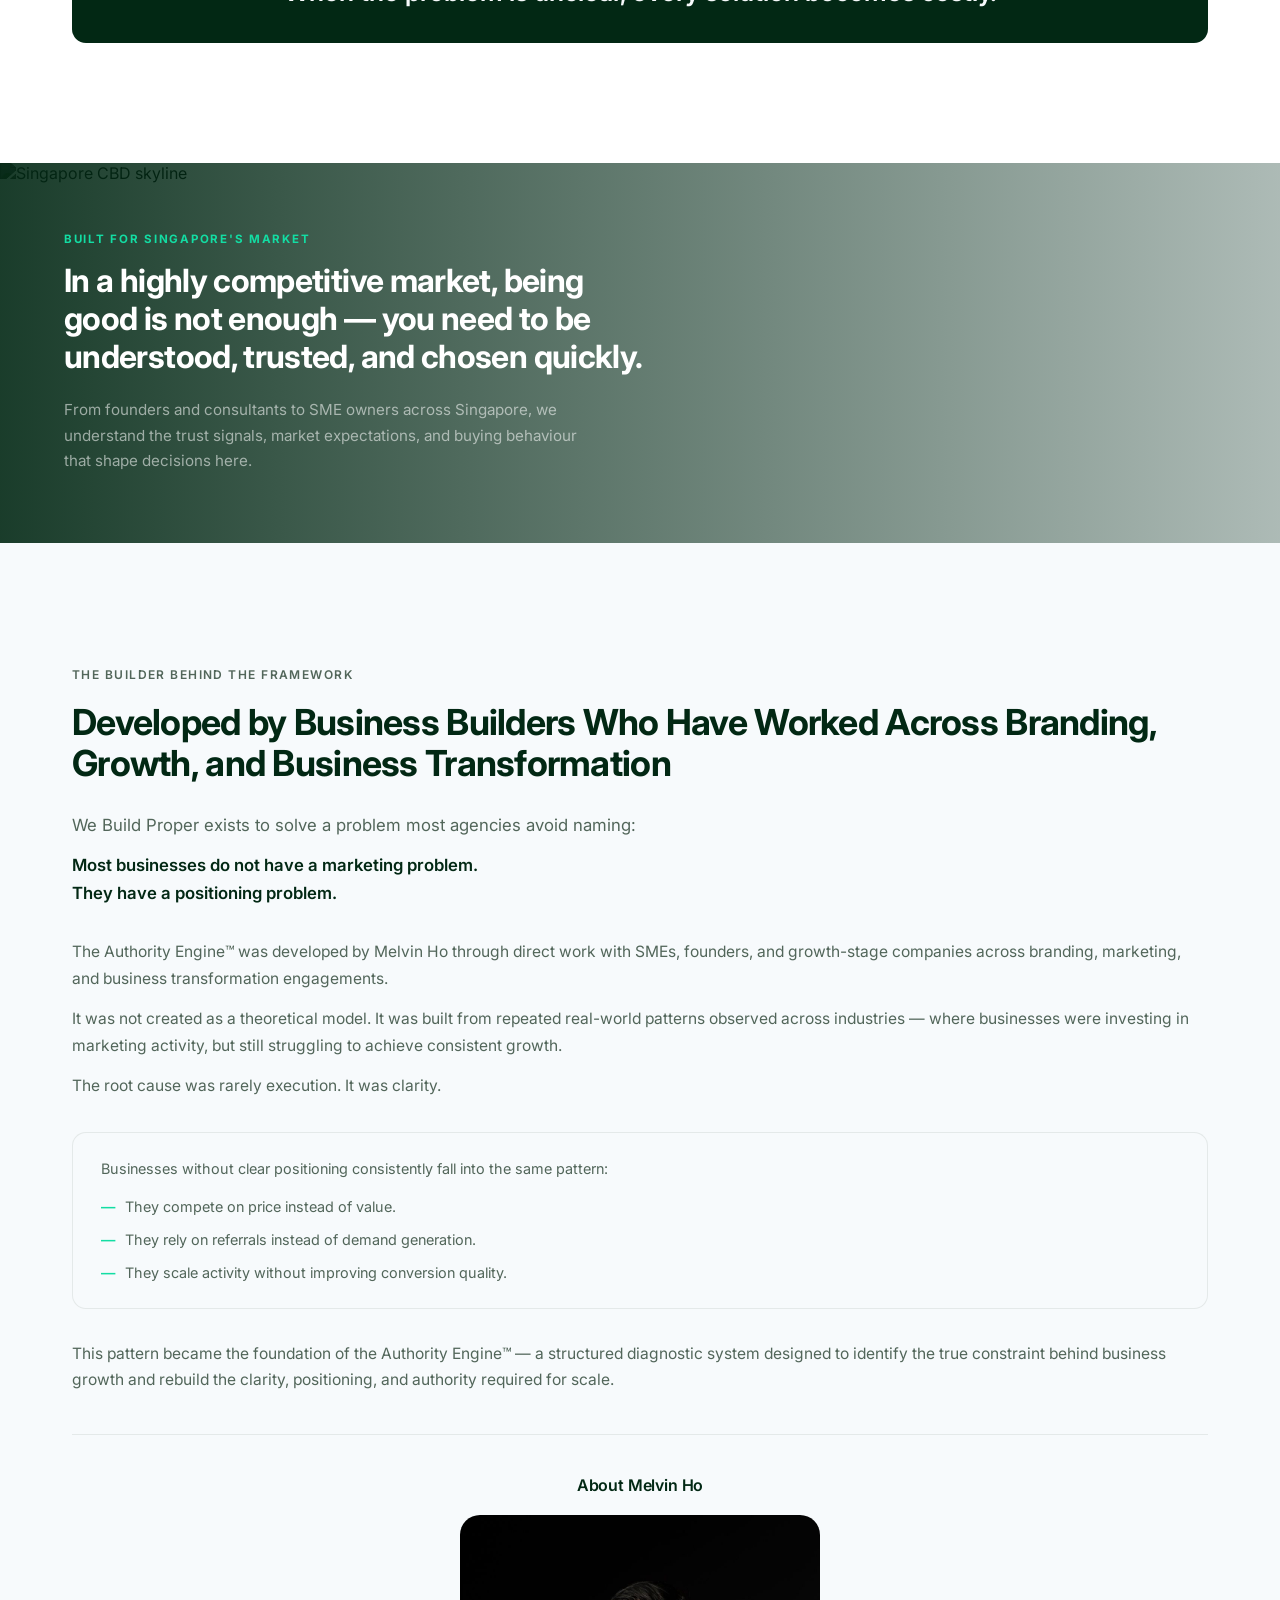
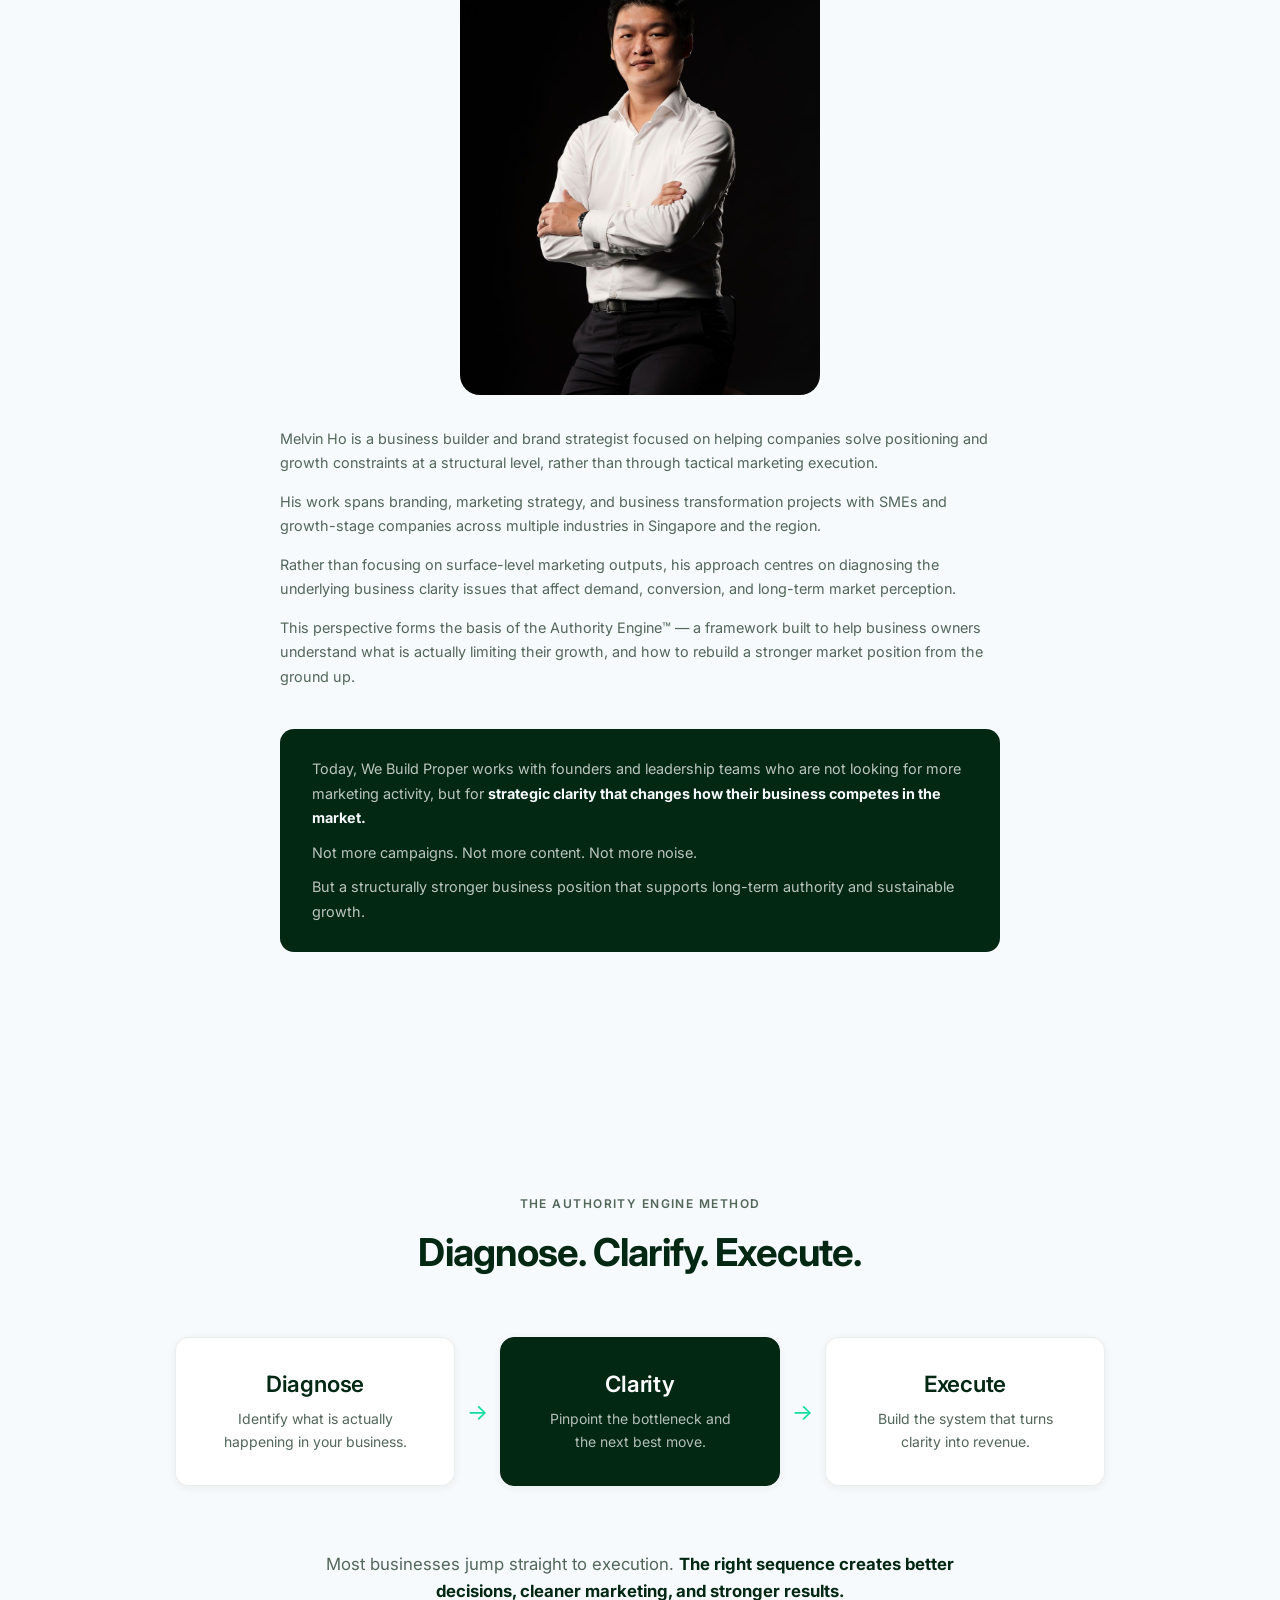
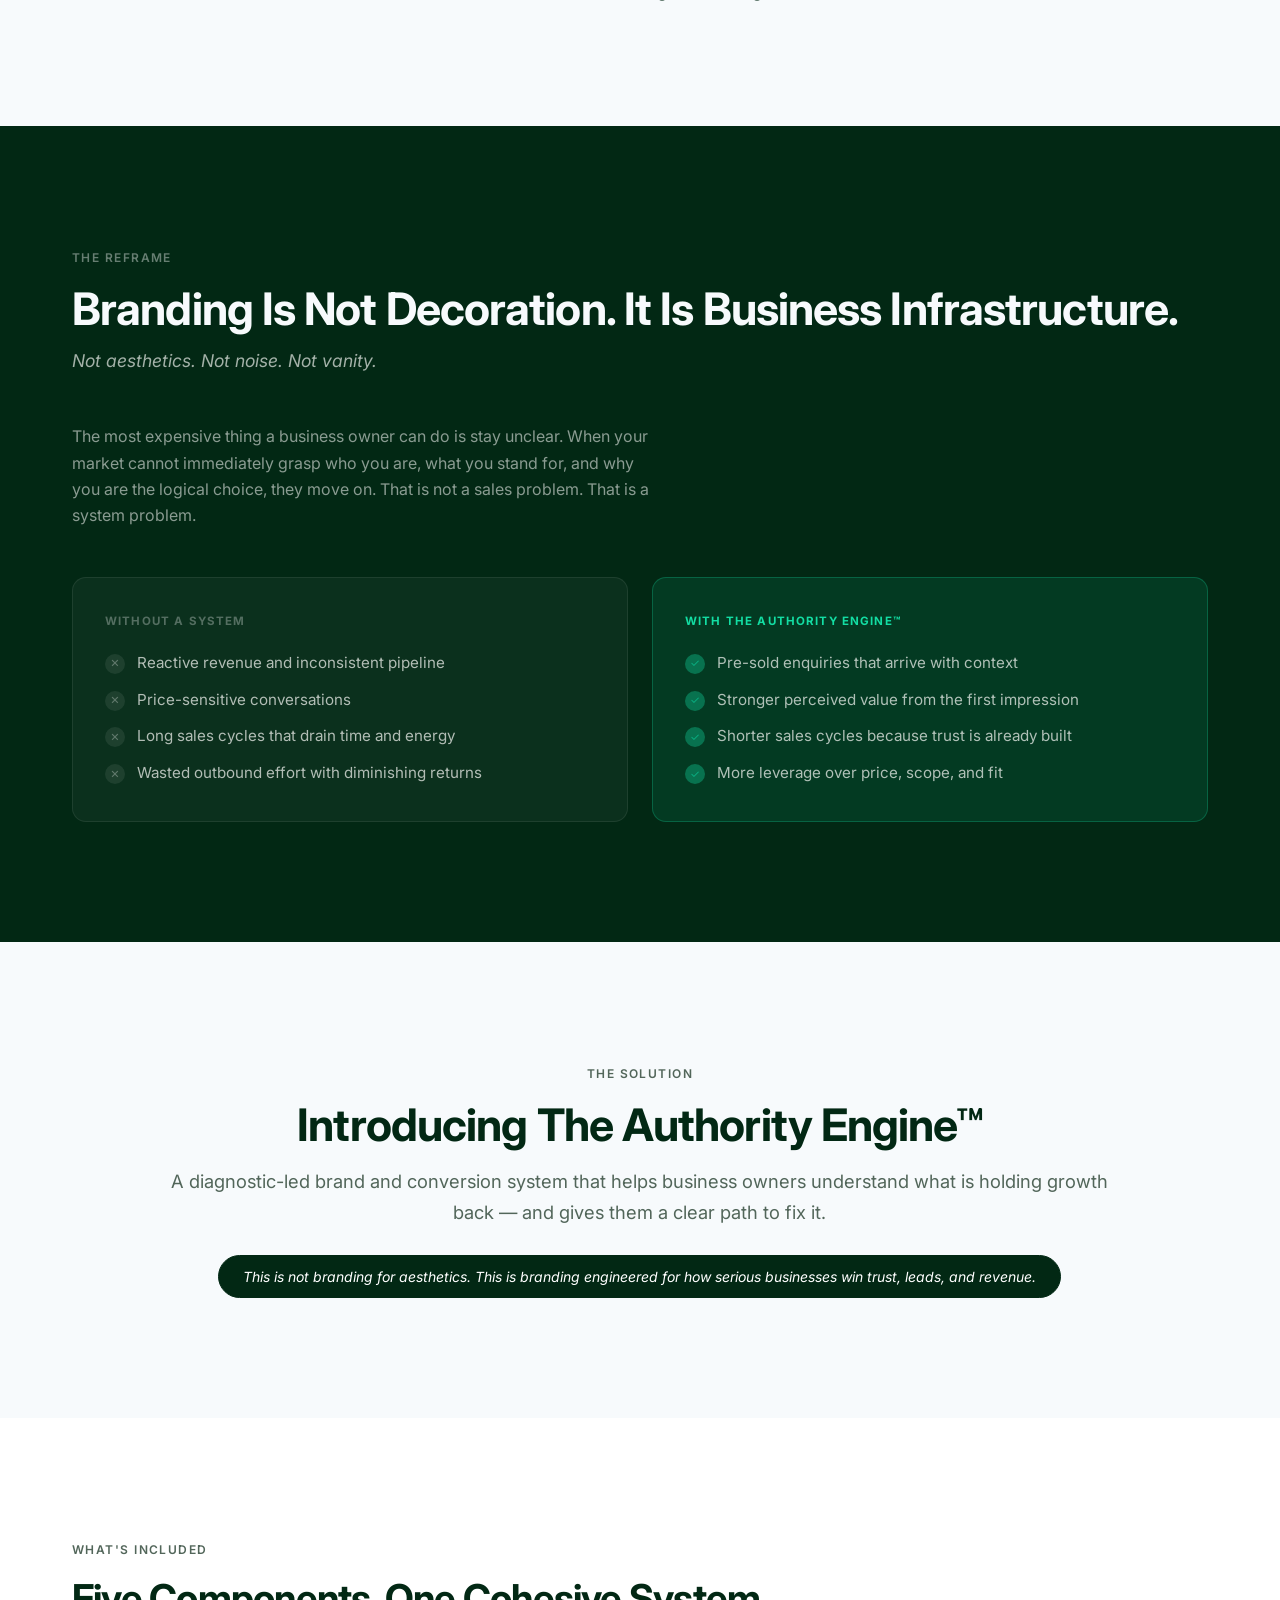
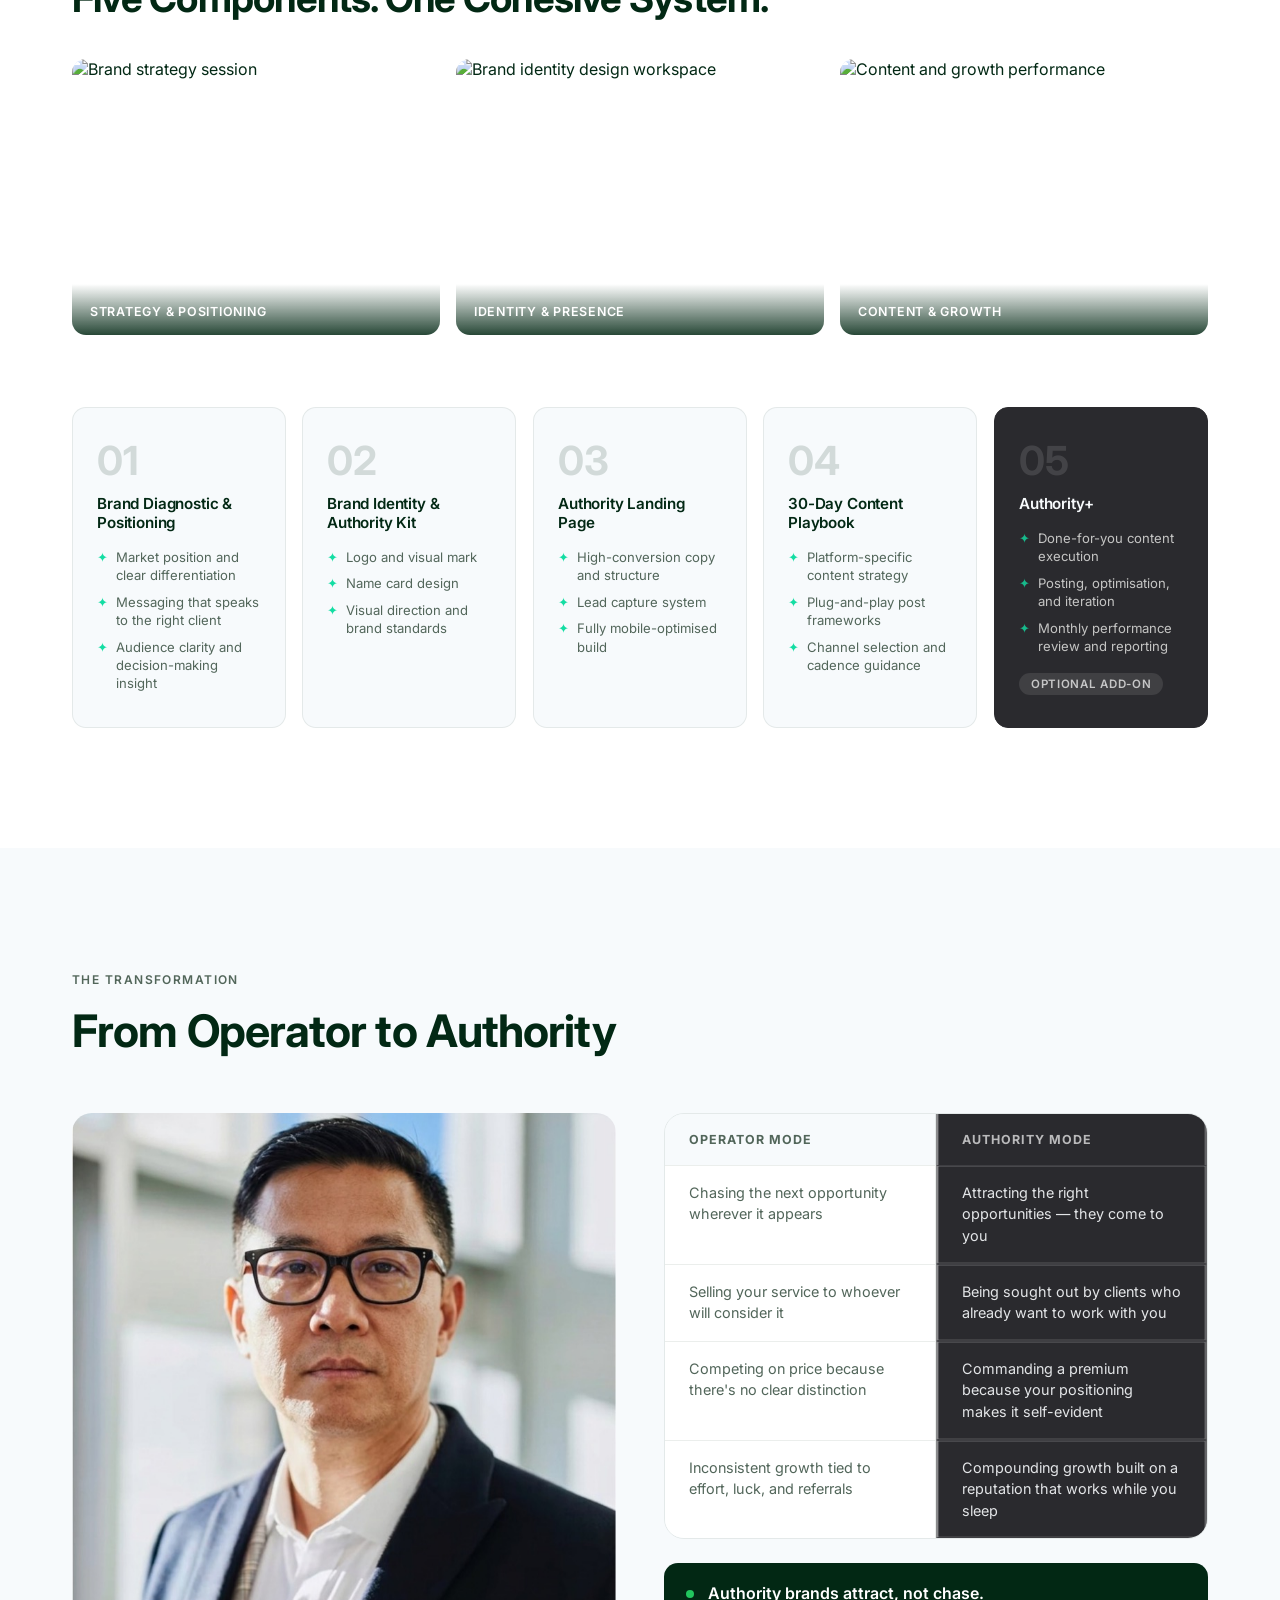
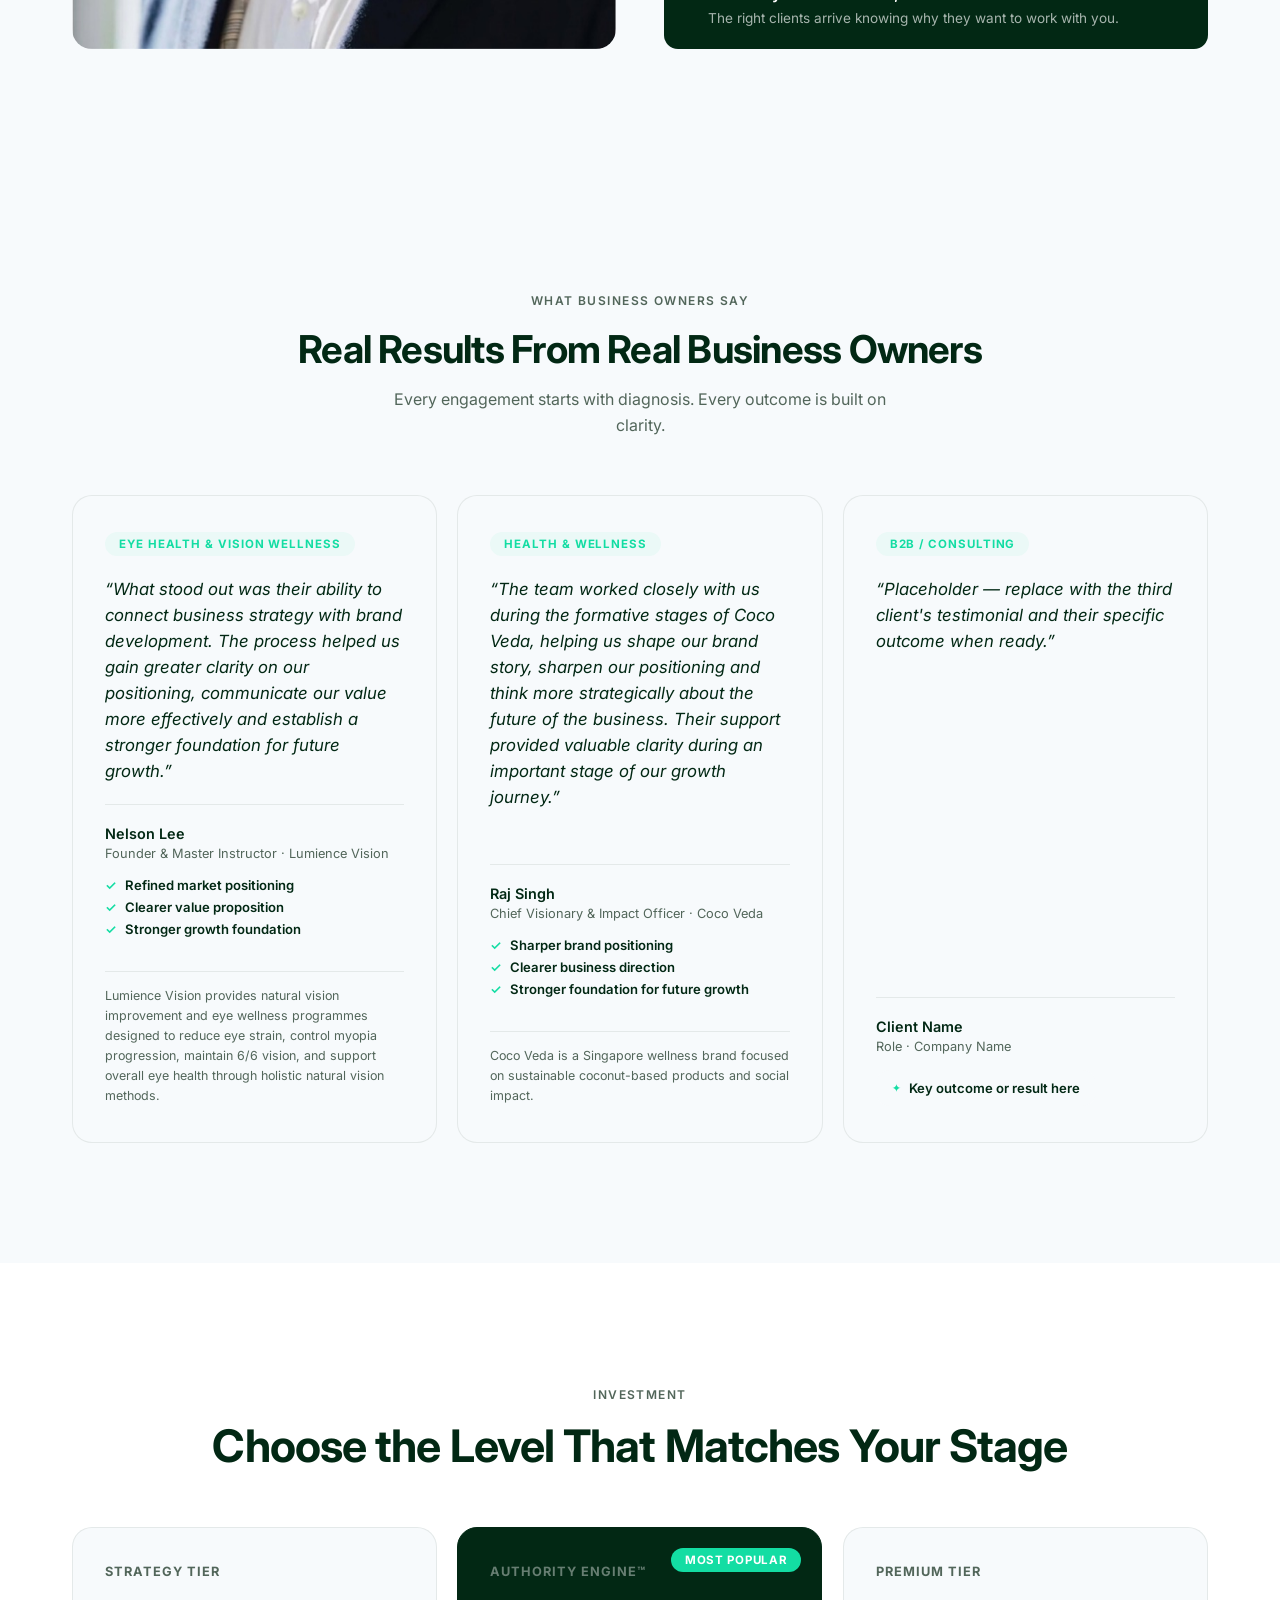
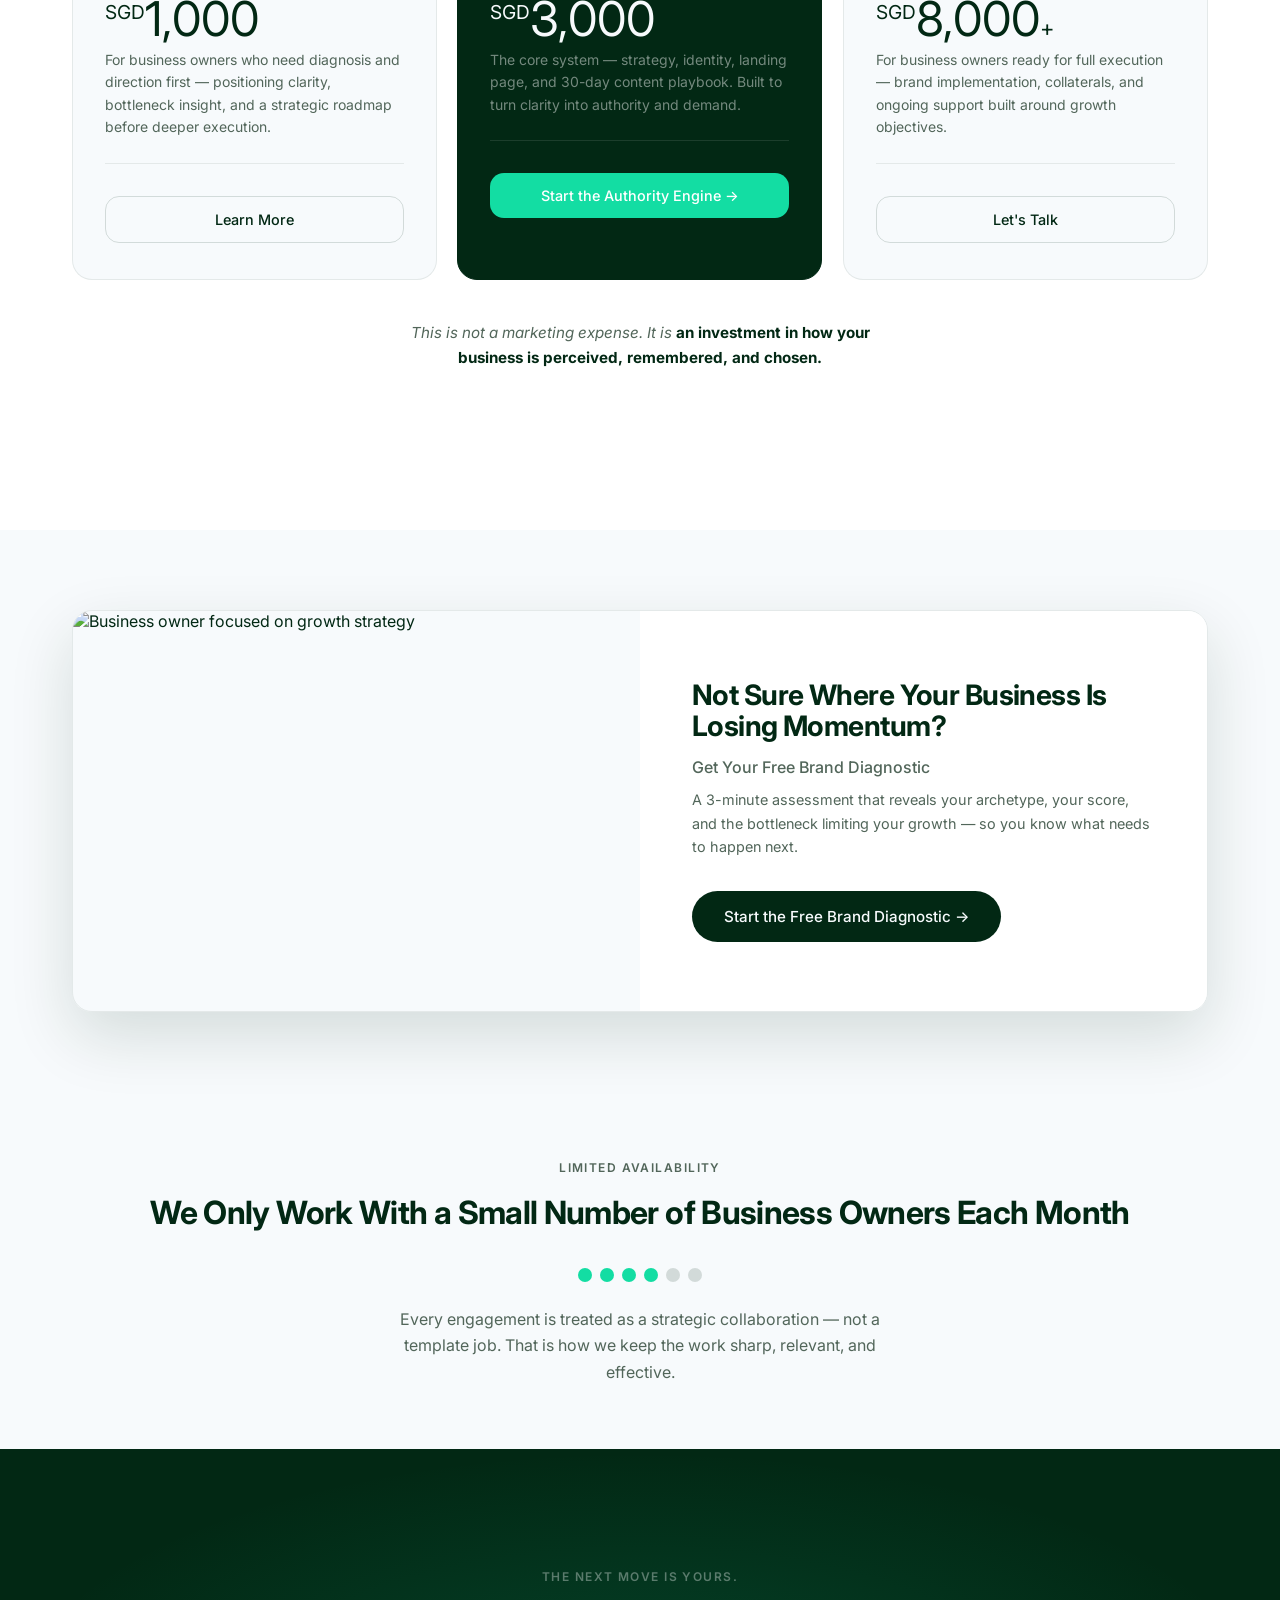
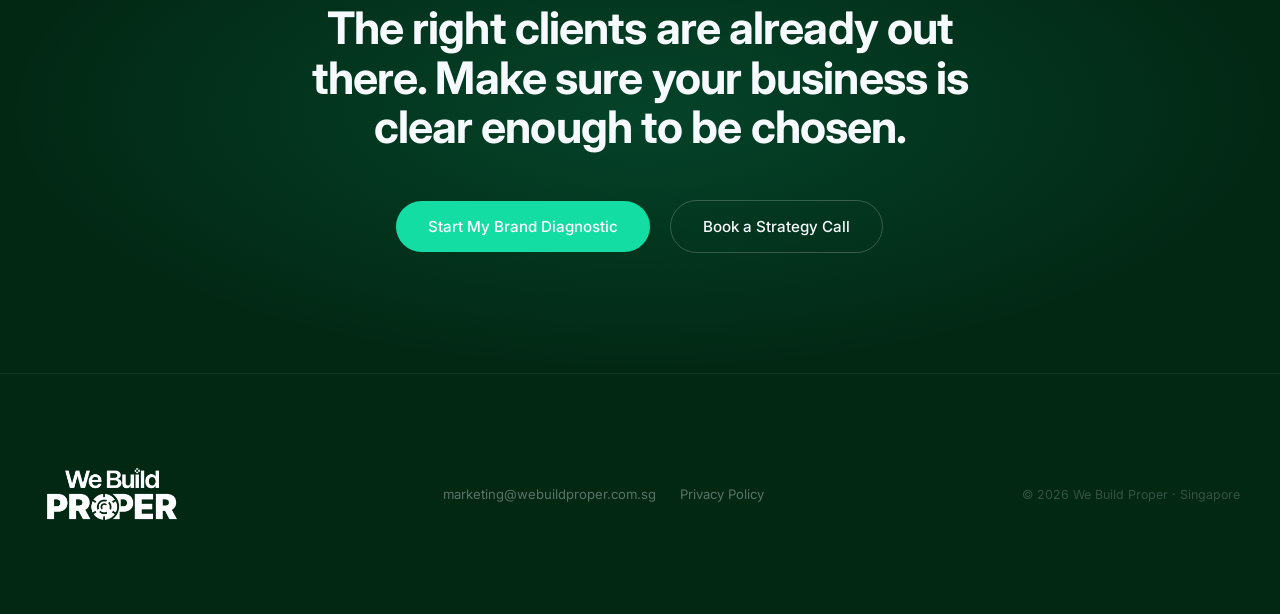
==== commit 50c6bfcb: "Add real client testimonials: Lumience Vision and Coco Veda" ====
--- a/index.html
+++ b/index.html
@@ -589,6 +589,10 @@
     align-self: flex-start;
   }
   .proof-metric::before { content: '✦'; color: var(--accent); font-size: 0.7rem; }
+  .proof-outcomes { display: flex; flex-direction: column; gap: 6px; margin-top: 12px; }
+  .proof-outcomes li { display: flex; align-items: flex-start; gap: 8px; font-size: 0.82rem; font-weight: 600; color: var(--ink); list-style: none; }
+  .proof-outcomes li::before { content: '✓'; color: var(--accent); flex-shrink: 0; }
+  .proof-client-context { font-size: 0.78rem; color: var(--ink-muted); line-height: 1.6; margin-top: 14px; padding-top: 14px; border-top: 1px solid var(--border); }
 
   /* RESPONSIVE — FOUNDER + PROOF */
   @media (max-width: 1024px) {
@@ -965,43 +969,36 @@
 
         <div class="proof-cards fade-up delay-3">
 
-          <!-- ═══════════════════════════════════════════════════════
-               CASE STUDY CARD 1 — TO FILL IN
-               Fields to update:
-                 .proof-industry-tag  → industry/sector (e.g. "Professional Services")
-                 .proof-quote         → client's verbatim quote, 1–3 sentences
-                 .proof-name          → client first name or initials (e.g. "Jason T.")
-                 .proof-title         → role and company (e.g. "Founder, Arcline Consulting")
-                 .proof-metric        → one concrete result (e.g. "3× more qualified inbound leads")
-               ═══════════════════════════════════════════════════════ -->
           <div class="proof-card">
-            <span class="proof-industry-tag">Professional Services</span>
-            <p class="proof-quote">Placeholder — replace with client's verbatim testimonial. One to three sentences capturing the key shift they experienced.</p>
+            <span class="proof-industry-tag">Eye Health &amp; Vision Wellness</span>
+            <p class="proof-quote">What stood out was their ability to connect business strategy with brand development. The process helped us gain greater clarity on our positioning, communicate our value more effectively and establish a stronger foundation for future growth.</p>
             <div class="proof-meta">
-              <span class="proof-name">Client Name</span>
-              <span class="proof-title">Role · Company Name</span>
-              <span class="proof-metric">Key outcome or result here</span>
+              <span class="proof-name">Nelson Lee</span>
+              <span class="proof-title">Founder &amp; Master Instructor · Lumience Vision</span>
+              <ul class="proof-outcomes">
+                <li>Refined market positioning</li>
+                <li>Clearer value proposition</li>
+                <li>Stronger growth foundation</li>
+              </ul>
             </div>
-          </div>
-
-          <!-- ═══════════════════════════════════════════════════════
-               CASE STUDY CARD 2 — TO FILL IN
-               Same fields as Card 1 above.
-               ═══════════════════════════════════════════════════════ -->
+            <p class="proof-client-context">Lumience Vision provides natural vision improvement and eye wellness programmes designed to reduce eye strain, control myopia progression, maintain 6/6 vision, and support overall eye health through holistic natural vision methods.</p>
+          </div>
+
           <div class="proof-card">
-            <span class="proof-industry-tag">Retail &amp; E-Commerce</span>
-            <p class="proof-quote">Placeholder — replace with the second client's testimonial and their specific outcome when ready.</p>
+            <span class="proof-industry-tag">Health &amp; Wellness</span>
+            <p class="proof-quote">The team worked closely with us during the formative stages of Coco Veda, helping us shape our brand story, sharpen our positioning and think more strategically about the future of the business. Their support provided valuable clarity during an important stage of our growth journey.</p>
             <div class="proof-meta">
-              <span class="proof-name">Client Name</span>
-              <span class="proof-title">Role · Company Name</span>
-              <span class="proof-metric">Key outcome or result here</span>
+              <span class="proof-name">Raj Singh</span>
+              <span class="proof-title">Chief Visionary &amp; Impact Officer · Coco Veda</span>
+              <ul class="proof-outcomes">
+                <li>Sharper brand positioning</li>
+                <li>Clearer business direction</li>
+                <li>Stronger foundation for future growth</li>
+              </ul>
             </div>
-          </div>
-
-          <!-- ═══════════════════════════════════════════════════════
-               CASE STUDY CARD 3 — TO FILL IN
-               Same fields as Card 1 above.
-               ═══════════════════════════════════════════════════════ -->
+            <p class="proof-client-context">Coco Veda is a Singapore wellness brand focused on sustainable coconut-based products and social impact.</p>
+          </div>
+
           <div class="proof-card">
             <span class="proof-industry-tag">B2B / Consulting</span>
             <p class="proof-quote">Placeholder — replace with the third client's testimonial and their specific outcome when ready.</p>
